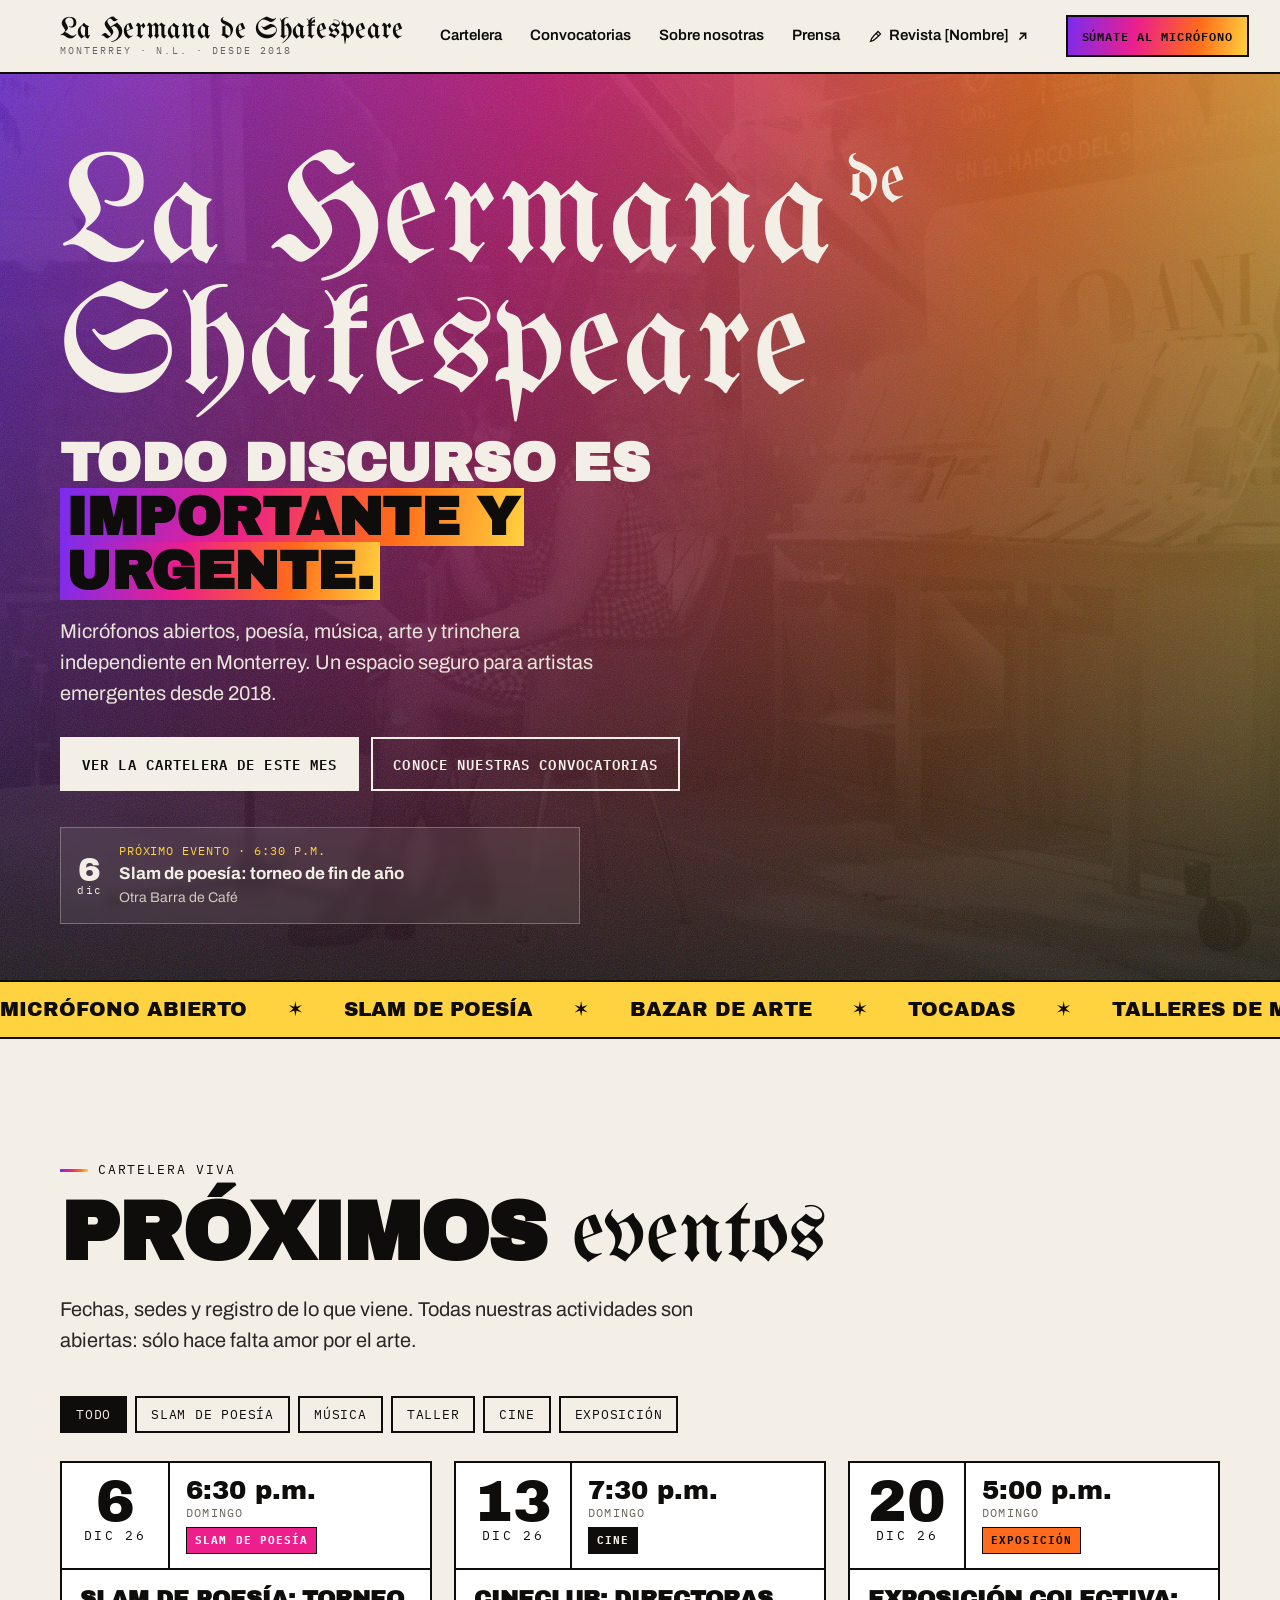
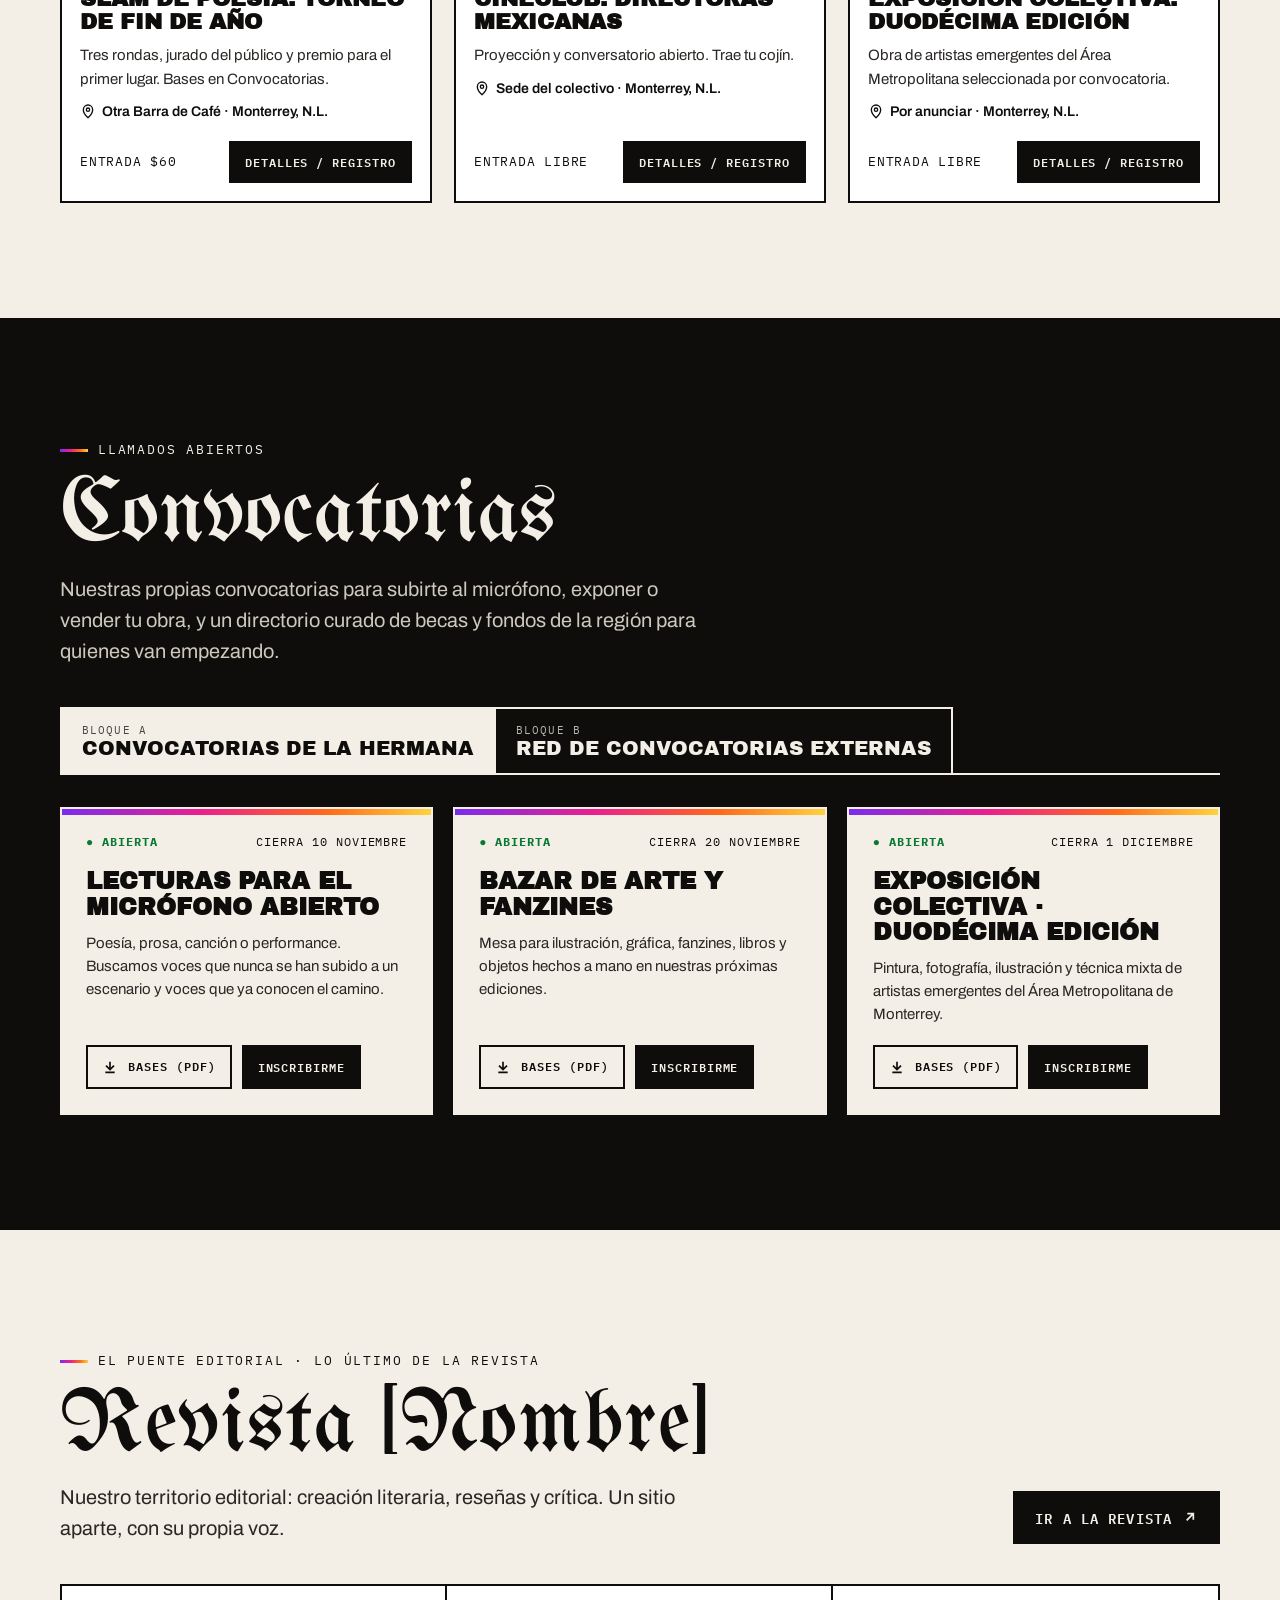
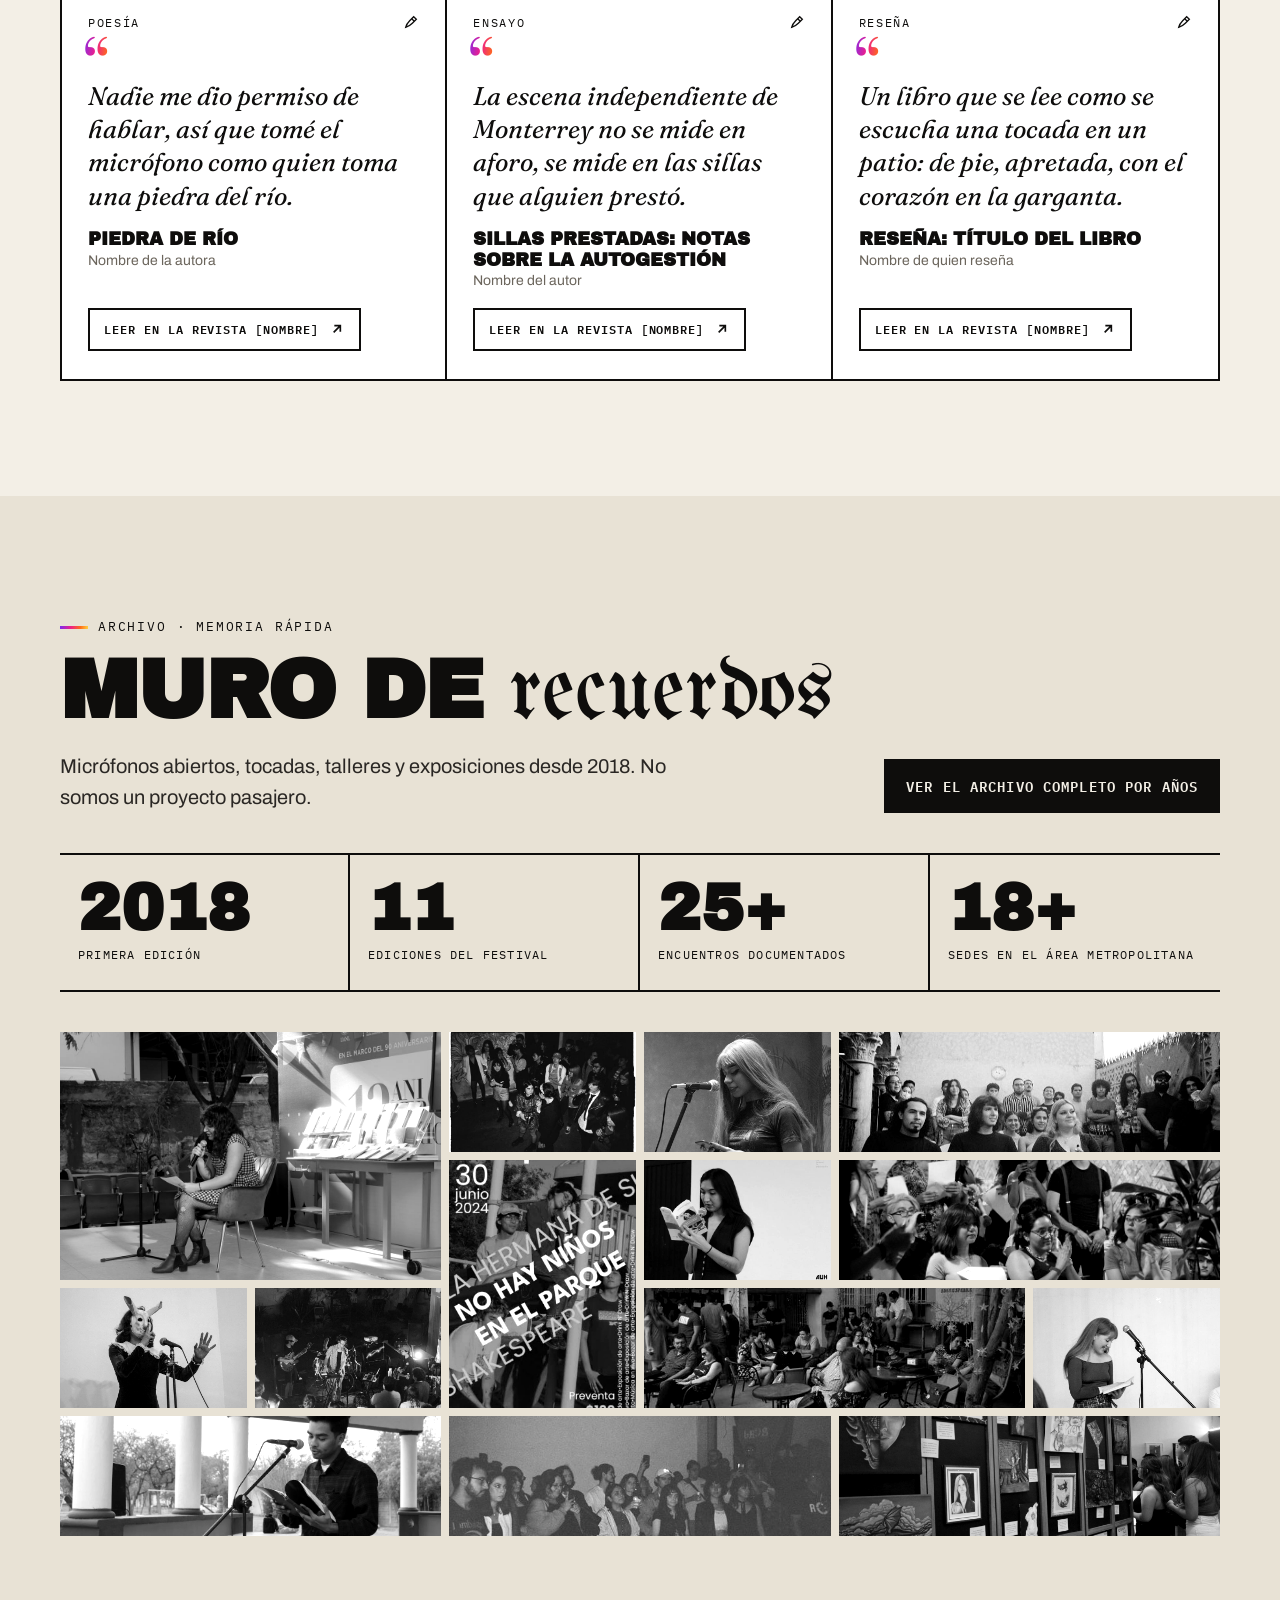
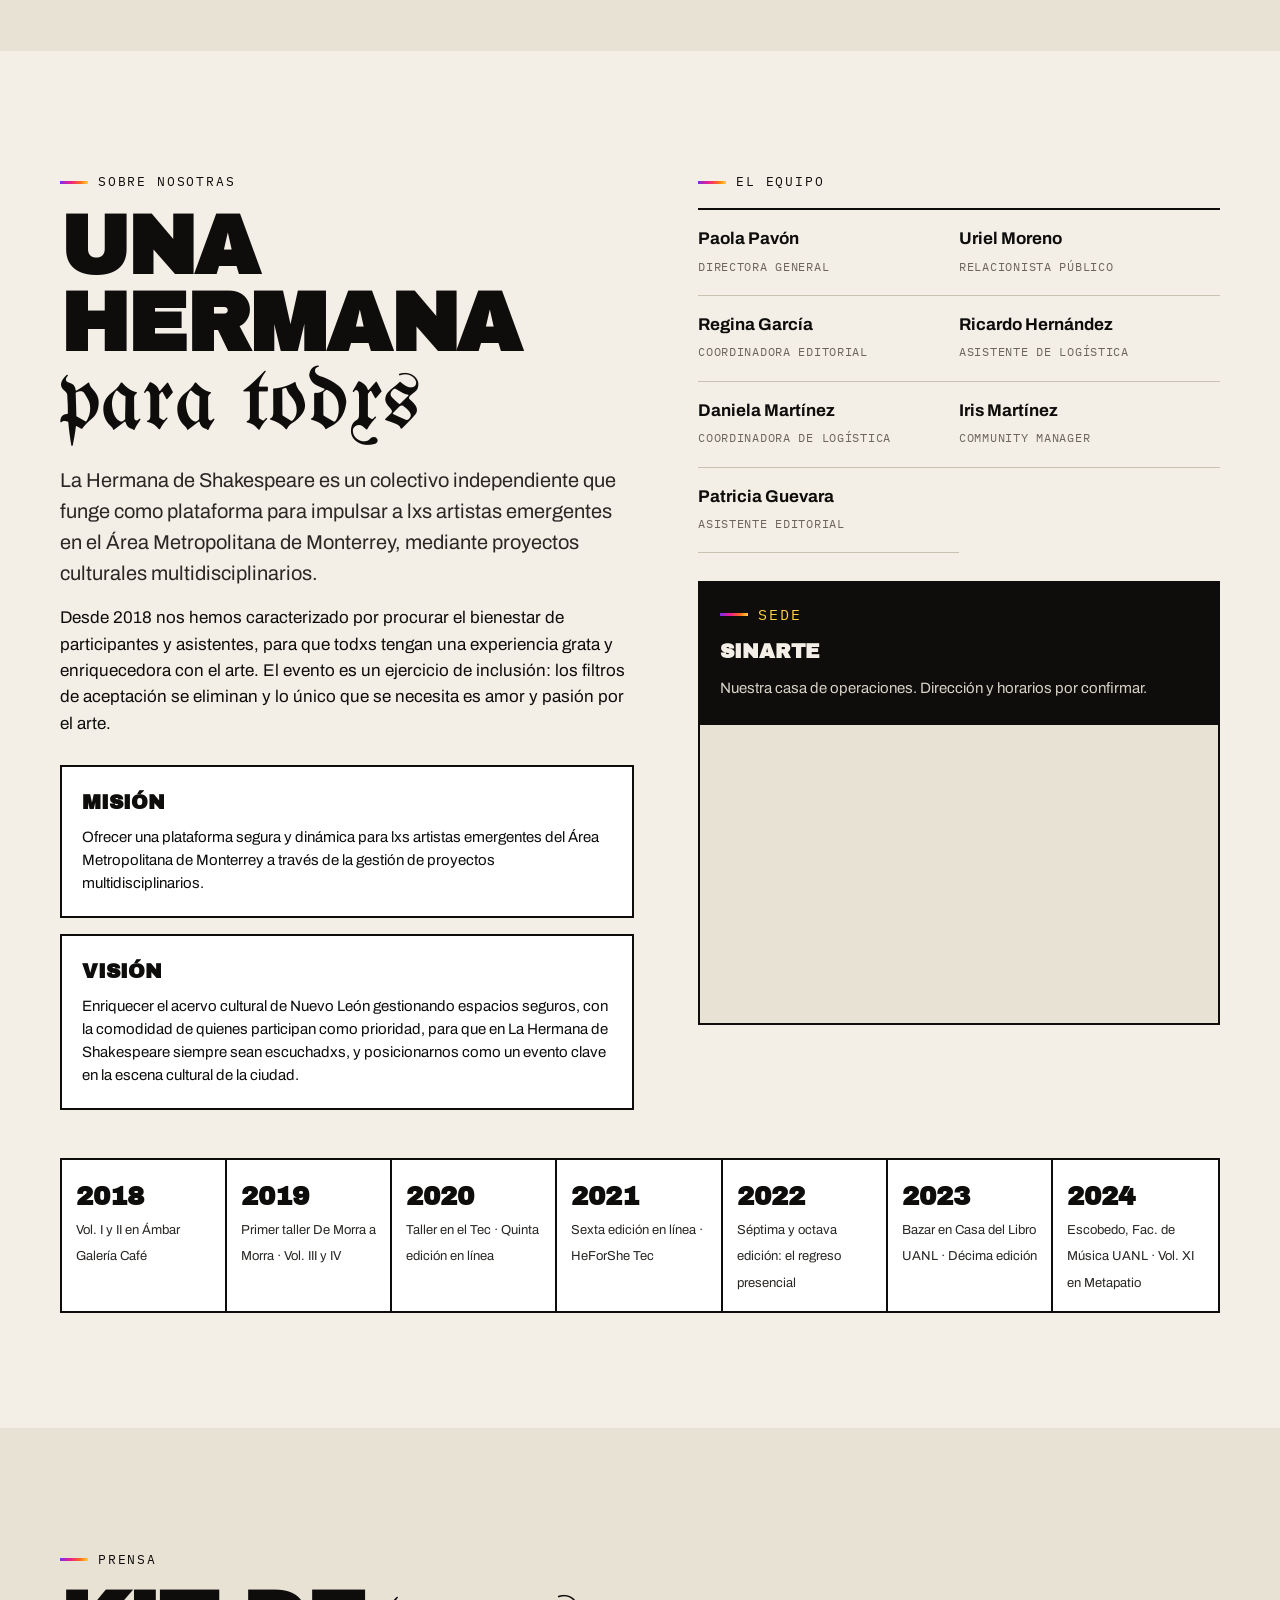
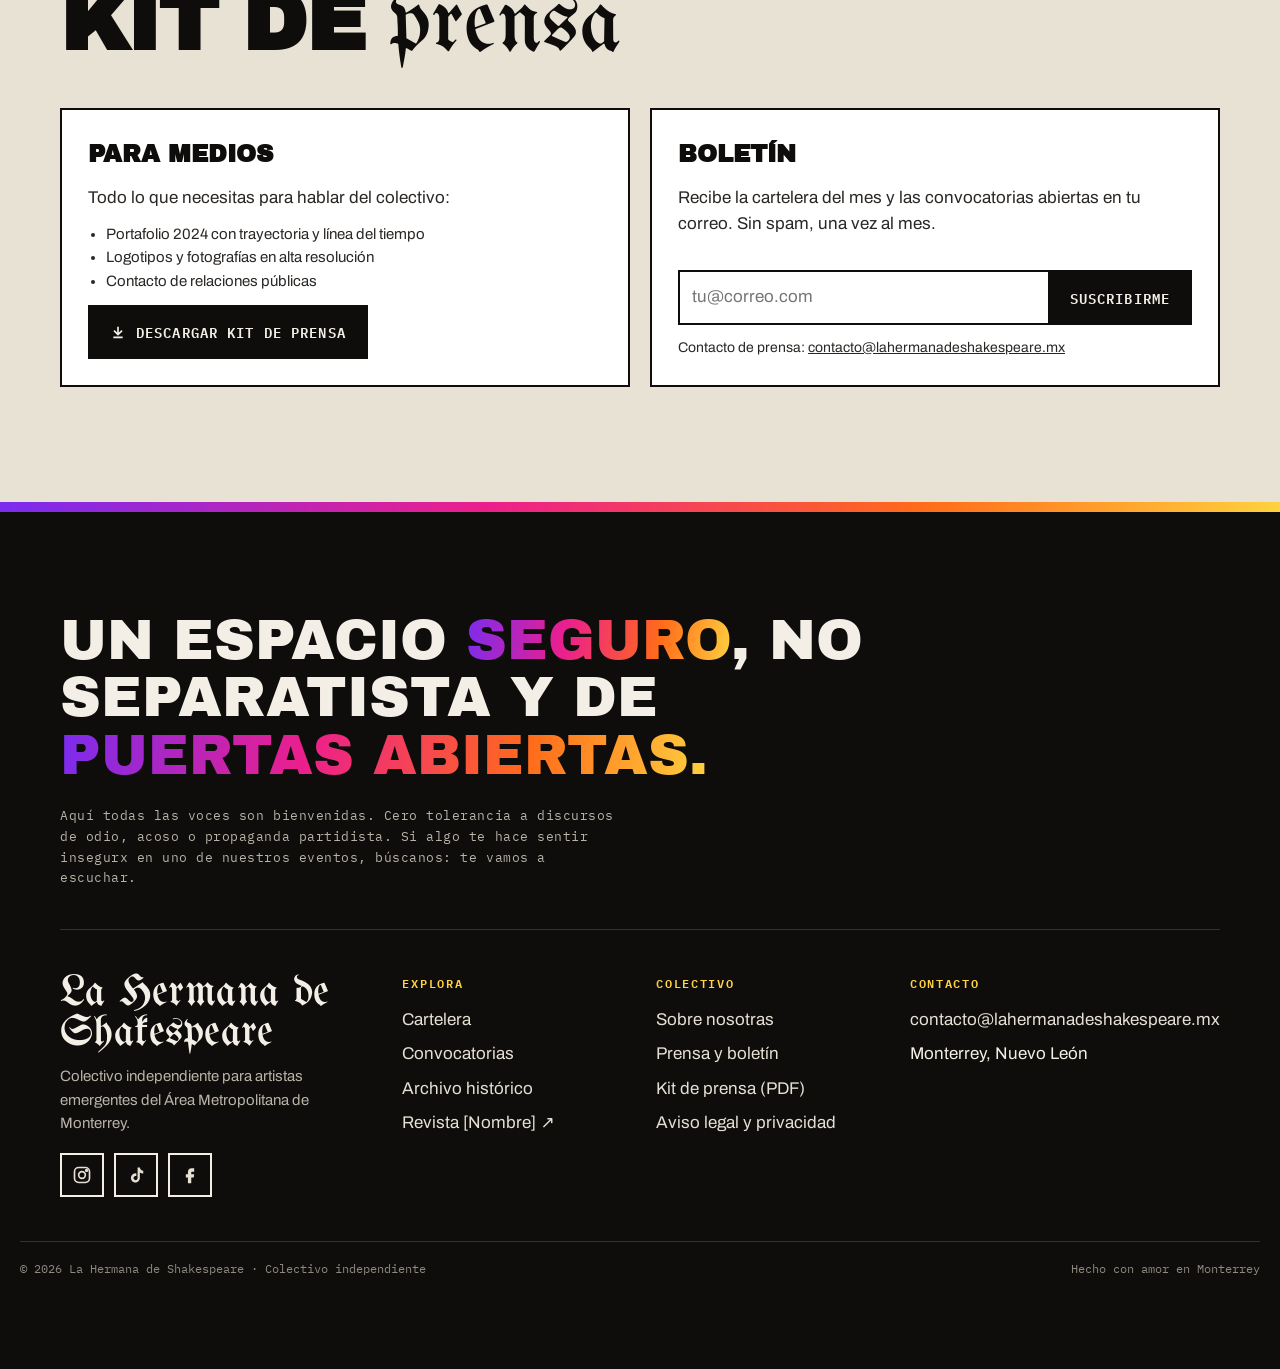
==== index.html @ f61f7282 "Agrega el sitio web de La Hermana de Shakespeare Sitio estático con cartelera, convocatorias, puente" ====
<!doctype html>
<html lang="es">
<head>
  <meta charset="utf-8">
  <meta name="viewport" content="width=device-width, initial-scale=1">
  <title>La Hermana de Shakespeare · Colectivo independiente en Monterrey</title>
  <meta name="description" content="Colectivo independiente que impulsa a artistas emergentes del Área Metropolitana de Monterrey desde 2018: micrófonos abiertos, slam de poesía, música, talleres y exposiciones.">
  <meta property="og:title" content="La Hermana de Shakespeare">
  <meta property="og:description" content="Todo discurso es importante y urgente. Micrófonos abiertos, poesía, arte y trinchera independiente en Monterrey.">
  <meta property="og:image" content="img/archivo/2023-07-casa-del-libro-05.jpg">
  <meta name="theme-color" content="#0e0d0c">
  <link rel="icon" href="img/favicon.svg" type="image/svg+xml">
  <link rel="preconnect" href="https://fonts.googleapis.com">
  <link rel="preconnect" href="https://fonts.gstatic.com" crossorigin>
  <link href="https://fonts.googleapis.com/css2?family=Archivo:wght@400;600;700&family=Archivo+Black&family=Fraunces:ital,wght@1,400&family=IBM+Plex+Mono:wght@400;600;700&family=UnifrakturMaguntia&display=swap" rel="stylesheet">
  <link rel="stylesheet" href="css/styles.css">
</head>
<body>
<a class="skip" href="#main">Saltar al contenido</a>

<!-- ============ 1. HEADER ============ -->
<header class="site-header">
  <div class="wrap">
    <a class="logo" href="index.html" aria-label="La Hermana de Shakespeare, inicio">
      <span class="goth">La Hermana de Shakespeare</span>
      <small>Monterrey · N.L. · desde 2018</small>
    </a>
    <button class="menu-toggle" type="button" aria-controls="nav" aria-expanded="false">Menú</button>
    <nav class="nav" id="nav" aria-label="Principal">
      <ul>
        <li><a href="#cartelera">Cartelera</a></li>
        <li><a href="#convocatorias">Convocatorias</a></li>
        <li><a href="#nosotras">Sobre nosotras</a></li>
        <li><a href="#prensa">Prensa</a></li>
        <li><a class="ext" href="#" data-mag-url target="_blank" rel="noopener" title="Abre el sitio de la revista">
          <svg viewBox="0 0 24 24" fill="none" stroke="currentColor" stroke-width="2" aria-hidden="true"><path d="M4 20c4-1 7-3 10-6l6-6-4-4-6 6c-3 3-5 6-6 10z"/><path d="M13 7l4 4"/></svg>
          <span data-mag-name>Revista</span>
          <svg viewBox="0 0 24 24" fill="none" stroke="currentColor" stroke-width="2.5" aria-hidden="true"><path d="M7 17 17 7M8 7h9v9"/></svg>
        </a></li>
        <li class="nav-cta"><a class="btn btn--grad" href="#convocatorias">Súmate al micrófono</a></li>
      </ul>
    </nav>
    <a class="btn btn--grad btn--sm header-cta" href="#convocatorias">Súmate al micrófono</a>
  </div>
</header>

<main id="main">

<!-- ============ 2. HERO ============ -->
<section class="hero" aria-labelledby="hero-title">
  <div class="hero-media">
    <img src="img/archivo/2023-07-casa-del-libro-05.jpg" alt="Lectura en el micrófono abierto de la Casa Universitaria del Libro UANL, 2023">
  </div>
  <div class="wrap">
    <p class="hero-logo goth" aria-hidden="true"><span>La Hermana<span class="de">de</span></span><span>Shakespeare</span></p>
    <h1 id="hero-title">Todo discurso es <mark>importante y urgente.</mark></h1>
    <p class="sub">Micrófonos abiertos, poesía, música, arte y trinchera independiente en Monterrey. Un espacio seguro para artistas emergentes desde 2018.</p>
    <div class="hero-actions">
      <a class="btn btn--light" href="#cartelera">Ver la cartelera de este mes</a>
      <a class="btn btn--outline-light" href="#convocatorias">Conoce nuestras convocatorias</a>
    </div>
    <a class="next-up" id="next-up" href="#cartelera" aria-label="Próximo evento"></a>
  </div>
</section>
<div class="hero-strip" aria-hidden="true">
  <div class="track">
    <span>Micrófono abierto</span><span>Slam de poesía</span><span>Bazar de arte</span><span>Tocadas</span><span>Talleres De Morra a Morra</span><span>Exposiciones</span><span>Fanzines</span>
    <span>Micrófono abierto</span><span>Slam de poesía</span><span>Bazar de arte</span><span>Tocadas</span><span>Talleres De Morra a Morra</span><span>Exposiciones</span><span>Fanzines</span>
  </div>
</div>

<!-- ============ 3. CARTELERA ============ -->
<section class="section" id="cartelera" aria-labelledby="cartelera-title">
  <div class="wrap">
    <div class="section-head">
      <div>
        <p class="kicker">Cartelera viva</p>
        <h2 class="section-title" id="cartelera-title">Próximos <span class="goth">eventos</span></h2>
        <p class="lead">Fechas, sedes y registro de lo que viene. Todas nuestras actividades son abiertas: sólo hace falta amor por el arte.</p>
      </div>
    </div>
    <div class="filters" role="group" aria-label="Filtrar por disciplina">
      <button class="chip" type="button" data-filter="todo" aria-pressed="true">Todo</button>
      <button class="chip" type="button" data-filter="slam" aria-pressed="false">Slam de poesía</button>
      <button class="chip" type="button" data-filter="musica" aria-pressed="false">Música</button>
      <button class="chip" type="button" data-filter="taller" aria-pressed="false">Taller</button>
      <button class="chip" type="button" data-filter="cine" aria-pressed="false">Cine</button>
      <button class="chip" type="button" data-filter="expo" aria-pressed="false">Exposición</button>
    </div>
    <div class="events" id="events"></div>
  </div>
</section>

<!-- ============ 4. CONVOCATORIAS ============ -->
<section class="section section--dark" id="convocatorias" aria-labelledby="conv-title">
  <div class="wrap">
    <div class="section-head">
      <div>
        <p class="kicker">Llamados abiertos</p>
        <h2 class="section-title" id="conv-title"><span class="goth">Convocatorias</span></h2>
        <p class="lead">Nuestras propias convocatorias para subirte al micrófono, exponer o vender tu obra, y un directorio curado de becas y fondos de la región para quienes van empezando.</p>
      </div>
    </div>
    <div class="tabs" role="tablist" aria-label="Tipo de convocatoria">
      <button class="tab" role="tab" id="tab-own" aria-controls="panel-own" aria-selected="true">
        <small>Bloque A</small>Convocatorias de La Hermana
      </button>
      <button class="tab" role="tab" id="tab-ext" aria-controls="panel-ext" aria-selected="false" tabindex="-1">
        <small>Bloque B</small>Red de convocatorias externas
      </button>
    </div>
    <div class="panel" role="tabpanel" id="panel-own" aria-labelledby="tab-own">
      <div class="calls" id="calls-own"></div>
    </div>
    <div class="panel" role="tabpanel" id="panel-ext" aria-labelledby="tab-ext" hidden>
      <ul class="ext-list" id="calls-ext"></ul>
      <p class="ext-note">Directorio curado por el colectivo. Fechas y requisitos pueden cambiar: consulta siempre las bases en el sitio oficial de cada institución.</p>
    </div>
  </div>
</section>

<!-- ============ 5. PUENTE EDITORIAL ============ -->
<section class="section mag" id="revista" aria-labelledby="mag-title">
  <div class="wrap">
    <div class="section-head">
      <div>
        <p class="kicker">El puente editorial · Lo último de la revista</p>
        <h2 class="mag-head-name goth" id="mag-title" data-mag-name>Revista</h2>
        <p class="lead">Nuestro territorio editorial: creación literaria, reseñas y crítica. Un sitio aparte, con su propia voz.</p>
      </div>
      <a class="btn" href="#" data-mag-url target="_blank" rel="noopener">Ir a la revista
        <svg viewBox="0 0 24 24" fill="none" stroke="currentColor" stroke-width="2.5" aria-hidden="true"><path d="M7 17 17 7M8 7h9v9"/></svg></a>
    </div>
    <div class="posts" id="posts"></div>
  </div>
</section>

<!-- ============ 6. ARCHIVO ============ -->
<section class="section section--paper2" id="archivo" aria-labelledby="arch-title">
  <div class="wrap">
    <div class="section-head">
      <div>
        <p class="kicker">Archivo · memoria rápida</p>
        <h2 class="section-title" id="arch-title">Muro de <span class="goth">recuerdos</span></h2>
        <p class="lead">Micrófonos abiertos, tocadas, talleres y exposiciones desde 2018. No somos un proyecto pasajero.</p>
      </div>
      <a class="btn" href="archivo.html">Ver el archivo completo por años</a>
    </div>
    <div class="stats">
      <div class="stat"><b>2018</b><span>Primera edición</span></div>
      <div class="stat"><b>11</b><span>Ediciones del festival</span></div>
      <div class="stat"><b>25+</b><span>Encuentros documentados</span></div>
      <div class="stat"><b>18+</b><span>Sedes en el área metropolitana</span></div>
    </div>
    <div class="mosaic" id="mosaic"></div>
  </div>
</section>

<!-- ============ SOBRE NOSOTRAS ============ -->
<section class="section" id="nosotras" aria-labelledby="about-title">
  <div class="wrap">
    <div class="about-grid">
      <div>
        <p class="kicker">Sobre nosotras</p>
        <h2 class="section-title" id="about-title">Una hermana <span class="goth">para todxs</span></h2>
        <p class="lead" style="margin-top:20px">La Hermana de Shakespeare es un colectivo independiente que funge como plataforma para impulsar a lxs artistas emergentes en el Área Metropolitana de Monterrey, mediante proyectos culturales multidisciplinarios.</p>
        <p>Desde 2018 nos hemos caracterizado por procurar el bienestar de participantes y asistentes, para que todxs tengan una experiencia grata y enriquecedora con el arte. El evento es un ejercicio de inclusión: los filtros de aceptación se eliminan y lo único que se necesita es amor y pasión por el arte.</p>
        <div class="mv">
          <div><h3>Misión</h3><p>Ofrecer una plataforma segura y dinámica para lxs artistas emergentes del Área Metropolitana de Monterrey a través de la gestión de proyectos multidisciplinarios.</p></div>
          <div><h3>Visión</h3><p>Enriquecer el acervo cultural de Nuevo León gestionando espacios seguros, con la comodidad de quienes participan como prioridad, para que en La Hermana de Shakespeare siempre sean escuchadxs, y posicionarnos como un evento clave en la escena cultural de la ciudad.</p></div>
        </div>
      </div>
      <div>
        <p class="kicker">El equipo</p>
        <ul class="team">
          <li><b>Paola Pavón</b><span>Directora general</span></li>
          <li><b>Uriel Moreno</b><span>Relacionista público</span></li>
          <li><b>Regina García</b><span>Coordinadora editorial</span></li>
          <li><b>Ricardo Hernández</b><span>Asistente de logística</span></li>
          <li><b>Daniela Martínez</b><span>Coordinadora de logística</span></li>
          <li><b>Iris Martínez</b><span>Community manager</span></li>
          <li><b>Patricia Guevara</b><span>Asistente editorial</span></li>
        </ul>
        <div class="sede">
          <p class="kicker" style="color:var(--yellow);margin:0">Sede</p>
          <h3>Sinarte</h3>
          <p>Nuestra casa de operaciones. Dirección y horarios por confirmar. <!-- [POR CONFIRMAR] --></p>
        </div>
        <div class="map-frame" style="margin-top:0">
          <!-- [POR CONFIRMAR] Reemplazar la búsqueda por la dirección exacta de la sede -->
          <iframe title="Mapa de la sede" loading="lazy" src="https://www.google.com/maps?q=Monterrey,+Nuevo+Le%C3%B3n&output=embed"></iframe>
        </div>
      </div>
    </div>
    <div class="timeline" aria-label="Línea del tiempo">
      <div><b>2018</b><span>Vol. I y II en Ámbar Galería Café</span></div>
      <div><b>2019</b><span>Primer taller De Morra a Morra · Vol. III y IV</span></div>
      <div><b>2020</b><span>Taller en el Tec · Quinta edición en línea</span></div>
      <div><b>2021</b><span>Sexta edición en línea · HeForShe Tec</span></div>
      <div><b>2022</b><span>Séptima y octava edición: el regreso presencial</span></div>
      <div><b>2023</b><span>Bazar en Casa del Libro UANL · Décima edición</span></div>
      <div><b>2024</b><span>Escobedo, Fac. de Música UANL · Vol. XI en Metapatio</span></div>
    </div>
  </div>
</section>

<!-- ============ PRENSA ============ -->
<section class="section section--paper2" id="prensa" aria-labelledby="press-title">
  <div class="wrap">
    <div class="section-head">
      <div>
        <p class="kicker">Prensa</p>
        <h2 class="section-title" id="press-title">Kit de <span class="goth">prensa</span></h2>
      </div>
    </div>
    <div class="press">
      <div class="press-card">
        <h3>Para medios</h3>
        <p>Todo lo que necesitas para hablar del colectivo:</p>
        <ul>
          <li>Portafolio 2024 con trayectoria y línea del tiempo</li>
          <li>Logotipos y fotografías en alta resolución</li>
          <li>Contacto de relaciones públicas</li>
        </ul>
        <a class="btn" href="docs/kit-de-prensa-lhds.pdf" download>
          <svg viewBox="0 0 24 24" fill="none" stroke="currentColor" stroke-width="2.5" aria-hidden="true"><path d="M12 4v12m-6-6 6 6 6-6M5 20h14"/></svg>Descargar kit de prensa</a>
      </div>
      <div class="press-card">
        <h3>Boletín</h3>
        <p>Recibe la cartelera del mes y las convocatorias abiertas en tu correo. Sin spam, una vez al mes.</p>
        <form class="newsletter" onsubmit="event.preventDefault(); this.innerHTML='<p style=&quot;margin:0;font-weight:700&quot;>¡Gracias! Te escribiremos pronto.</p>';">
          <label class="sr-only" for="nl-mail">Correo</label>
          <input id="nl-mail" type="email" placeholder="tu@correo.com" required>
          <button class="btn" type="submit">Suscribirme</button>
        </form>
        <p style="font-size:14px">Contacto de prensa: <a href="#" data-mail data-mail-text>correo</a></p>
      </div>
    </div>
  </div>
</section>

</main>

<!-- ============ 7. FOOTER ============ -->
<footer class="site-footer">
  <div class="grad-bar"></div>
  <div class="wrap">
    <div class="manifesto">
      <p>Un espacio <em>seguro</em>, no separatista y de <em>puertas abiertas.</em></p>
      <small>Aquí todas las voces son bienvenidas. Cero tolerancia a discursos de odio, acoso o propaganda partidista. Si algo te hace sentir insegurx en uno de nuestros eventos, búscanos: te vamos a escuchar.</small>
    </div>
    <div class="footer-grid">
      <div>
        <p class="footer-logo goth">La Hermana de Shakespeare</p>
        <p class="about">Colectivo independiente para artistas emergentes del Área Metropolitana de Monterrey.</p>
        <div class="socials">
          <a href="#" data-social="instagram" aria-label="Instagram" target="_blank" rel="noopener"><svg viewBox="0 0 24 24" fill="none" stroke="currentColor" stroke-width="2"><rect x="3" y="3" width="18" height="18" rx="5"/><circle cx="12" cy="12" r="4"/><circle cx="17.5" cy="6.5" r="1" fill="currentColor"/></svg></a>
          <a href="#" data-social="tiktok" aria-label="TikTok" target="_blank" rel="noopener"><svg viewBox="0 0 24 24" fill="currentColor"><path d="M16.6 3c.4 2.3 1.8 3.8 4.1 4v3.1c-1.5.1-2.9-.4-4.1-1.2v6.3c0 4-3.3 6.3-6.4 5.7-3.8-.7-5.4-5-3.4-8.2 1.2-1.9 3.4-2.9 5.6-2.6v3.2c-1.5-.4-3 .5-3.3 1.8-.4 1.6.8 3.1 2.4 3.1 1.5 0 2.4-1.1 2.4-2.6V3h2.7z"/></svg></a>
          <a href="#" data-social="facebook" aria-label="Facebook" target="_blank" rel="noopener"><svg viewBox="0 0 24 24" fill="currentColor"><path d="M14 8h3V4h-3c-2.8 0-4.5 1.8-4.5 4.6V11H7v4h2.5v7h4v-7h3l.5-4h-3.5V8.8c0-.5.3-.8.5-.8z"/></svg></a>
          <a href="#" data-social="spotify" aria-label="Spotify" target="_blank" rel="noopener"><svg viewBox="0 0 24 24" fill="none" stroke="currentColor" stroke-width="2"><circle cx="12" cy="12" r="9"/><path d="M7.5 9.5c3-1 6.5-.7 9 .8M8 12.6c2.5-.7 5.2-.4 7.3.8M8.6 15.4c2-.5 3.9-.3 5.6.6"/></svg></a>
        </div>
      </div>
      <div>
        <h4>Explora</h4>
        <ul>
          <li><a href="#cartelera">Cartelera</a></li>
          <li><a href="#convocatorias">Convocatorias</a></li>
          <li><a href="archivo.html">Archivo histórico</a></li>
          <li><a href="#" data-mag-url target="_blank" rel="noopener"><span data-mag-name>Revista</span> ↗</a></li>
        </ul>
      </div>
      <div>
        <h4>Colectivo</h4>
        <ul>
          <li><a href="#nosotras">Sobre nosotras</a></li>
          <li><a href="#prensa">Prensa y boletín</a></li>
          <li><a href="docs/kit-de-prensa-lhds.pdf" download>Kit de prensa (PDF)</a></li>
          <li><a href="aviso-legal.html">Aviso legal y privacidad</a></li>
        </ul>
      </div>
      <div>
        <h4>Contacto</h4>
        <ul>
          <li><a href="#" data-mail data-mail-text>correo</a></li>
          <li>Monterrey, Nuevo León</li>
        </ul>
      </div>
    </div>
  </div>
  <div class="wrap footer-bottom">
    <span>© <span data-year>2026</span> La Hermana de Shakespeare · Colectivo independiente</span>
    <span>Hecho con amor en Monterrey</span>
  </div>
</footer>

<a class="float-cta hidden" href="#cartelera" data-next-href>
  <svg viewBox="0 0 24 24" fill="none" stroke="currentColor" stroke-width="2.2" aria-hidden="true"><rect x="9" y="2" width="6" height="12" rx="3"/><path d="M5 11a7 7 0 0 0 14 0M12 18v4"/></svg>
  Próximo evento
</a>

<!-- Formulario de inscripción a convocatorias -->
<dialog class="modal" id="apply-dialog" aria-labelledby="apply-title">
  <div class="modal-head"><h3 id="apply-title">Inscripción</h3><button class="modal-close" type="button" aria-label="Cerrar">×</button></div>
  <form class="form">
    <label>Convocatoria<select id="f-conv" name="convocatoria"></select></label>
    <label>Nombre o nombre artístico<input name="nombre" required autocomplete="name"></label>
    <label>Correo<input name="correo" type="email" required autocomplete="email"></label>
    <label>Instagram u otra red (opcional)<input name="red" placeholder="@usuario"></label>
    <label>Disciplina
      <select name="disciplina"><option>Poesía</option><option>Prosa</option><option>Música</option><option>Artes visuales</option><option>Performance</option><option>Fanzine / editorial</option><option>Otra</option></select>
    </label>
    <label>Cuéntanos sobre tu propuesta<textarea name="propuesta" rows="4" required></textarea></label>
    <label class="check"><input type="checkbox" required> Leí las bases y acepto que La Hermana de Shakespeare es un espacio seguro libre de discursos de odio.</label>
    <button class="btn btn--grad" type="submit">Enviar inscripción</button>
  </form>
  <div class="form-ok" hidden>
    <p class="goth">¡Gracias!</p>
    <p>Recibimos tu inscripción. Te escribiremos al correo que nos dejaste.</p>
    <button class="btn modal-close" type="button" style="width:auto;height:auto">Cerrar</button>
  </div>
</dialog>

<script src="js/contenido.js"></script>
<script src="js/archivo-data.js"></script>
<script src="js/main.js"></script>
</body>
</html>
---- css/styles.css ----
/* =========================================================
   La Hermana de Shakespeare — hoja de estilos principal
   Identidad: gótico + fanzine + degradado (violeta → rosa → naranja → amarillo)
   ========================================================= */

:root {
  --ink: #0e0d0c;
  --ink-soft: #2a2724;
  --paper: #f3efe6;
  --paper-2: #e8e2d5;
  --muted: #6b655c;
  --violet: #7a2cf0;
  --pink: #ec1f8c;
  --orange: #ff6b1a;
  --yellow: #ffd23f;
  --grad: linear-gradient(100deg, var(--violet) 0%, var(--pink) 38%, var(--orange) 72%, var(--yellow) 100%);
  --font-goth: "UnifrakturMaguntia", "Old English Text MT", serif;
  --font-display: "Archivo Black", "Archivo", system-ui, sans-serif;
  --font-body: "Archivo", system-ui, -apple-system, "Segoe UI", sans-serif;
  --font-mono: "IBM Plex Mono", ui-monospace, monospace;
  --header-h: 72px;
  --wrap: 1240px;
  --gutter: clamp(16px, 4vw, 40px);
}

*, *::before, *::after { box-sizing: border-box; }
html { scroll-behavior: smooth; scroll-padding-top: calc(var(--header-h) + 12px); }
body {
  margin: 0;
  background: var(--paper);
  color: var(--ink);
  font-family: var(--font-body);
  font-size: 17px;
  line-height: 1.55;
  -webkit-font-smoothing: antialiased;
}
img { max-width: 100%; display: block; }
a { color: inherit; }
:focus-visible { outline: 3px solid var(--pink); outline-offset: 3px; }

.wrap { width: 100%; max-width: var(--wrap); margin: 0 auto; padding: 0 var(--gutter); }
.sr-only { position: absolute; width: 1px; height: 1px; overflow: hidden; clip: rect(0 0 0 0); white-space: nowrap; }
.skip { position: absolute; left: -999px; top: 8px; background: var(--ink); color: var(--paper); padding: 8px 14px; z-index: 100; }
.skip:focus { left: 8px; }

/* ---------- Tipografía ---------- */
.goth { font-family: var(--font-goth); font-weight: 400; letter-spacing: .01em; }
.kicker {
  font-family: var(--font-mono);
  font-size: 13px;
  text-transform: uppercase;
  letter-spacing: .14em;
  margin: 0 0 14px;
  display: inline-flex; align-items: center; gap: 10px;
}
.kicker::before { content: ""; width: 28px; height: 3px; background: var(--grad); }
.section-title {
  font-family: var(--font-display);
  font-size: clamp(38px, 6.5vw, 84px);
  line-height: .92;
  letter-spacing: -.02em;
  text-transform: uppercase;
  margin: 0;
}
.section-title .goth { text-transform: none; letter-spacing: 0; font-size: 1.08em; }
.lead { font-size: clamp(17px, 1.6vw, 20px); max-width: 60ch; color: var(--ink-soft); }

/* ---------- Botones ---------- */
.btn {
  display: inline-flex; align-items: center; gap: 10px;
  font-family: var(--font-mono); font-size: 14px; font-weight: 600;
  text-transform: uppercase; letter-spacing: .08em; text-decoration: none;
  padding: 14px 20px; border: 2px solid var(--ink);
  background: var(--ink); color: var(--paper);
  cursor: pointer; transition: transform .15s ease, box-shadow .15s ease, background .15s;
}
.btn:hover { transform: translate(-3px, -3px); box-shadow: 4px 4px 0 var(--pink); }
.btn--ghost { background: transparent; color: var(--ink); }
.btn--light { background: var(--paper); color: var(--ink); border-color: var(--paper); }
.btn--outline-light { background: transparent; color: var(--paper); border-color: var(--paper); }
.btn--grad { background: var(--grad); color: var(--ink); border-color: var(--ink); }
.btn--sm { padding: 10px 14px; font-size: 12px; }
.btn svg { width: 16px; height: 16px; flex: none; }

/* ---------- Barra de degradado ---------- */
.grad-bar { height: 10px; background: var(--grad); }

/* =========================================================
   1. HEADER
   ========================================================= */
.site-header {
  position: sticky; top: 0; z-index: 50;
  background: color-mix(in srgb, var(--paper) 92%, transparent);
  backdrop-filter: blur(8px);
  border-bottom: 2px solid var(--ink);
}
.site-header .wrap { display: flex; align-items: center; gap: 24px; height: var(--header-h); }
.logo { text-decoration: none; display: flex; flex-direction: column; line-height: .9; }
.logo .goth { font-size: 30px; white-space: nowrap; }
.logo small { font-family: var(--font-mono); font-size: 10px; letter-spacing: .2em; text-transform: uppercase; color: var(--muted); margin-top: 2px; }
.nav { margin-left: auto; }
.nav ul { list-style: none; margin: 0; padding: 0; display: flex; gap: 4px; align-items: center; }
.nav a {
  display: inline-flex; align-items: center; gap: 6px;
  text-decoration: none; font-weight: 600; font-size: 15px;
  padding: 8px 12px; border-radius: 999px;
}
.nav a:hover { background: var(--ink); color: var(--paper); }
.nav a.ext svg { width: 15px; height: 15px; }
.nav .nav-cta { display: none; }
.menu-toggle {
  display: none; margin-left: auto;
  background: none; border: 2px solid var(--ink); padding: 8px 10px; cursor: pointer;
  font-family: var(--font-mono); font-size: 12px; text-transform: uppercase; letter-spacing: .1em; color: var(--ink);
}
.header-cta { flex: none; }

@media (max-width: 1080px) {
  .header-cta { display: none; }
  .nav .nav-cta { display: block; }
}
@media (max-width: 900px) {
  .menu-toggle { display: block; }
  .nav {
    position: fixed; inset: var(--header-h) 0 auto 0;
    background: var(--ink); color: var(--paper);
    padding: 16px var(--gutter) 28px;
    transform: translateY(-120%); transition: transform .25s ease;
    max-height: calc(100vh - var(--header-h)); overflow: auto;
  }
  .nav.open { transform: none; }
  .nav ul { flex-direction: column; align-items: stretch; gap: 0; }
  .nav a { font-size: 22px; padding: 14px 0; border-radius: 0; border-bottom: 1px solid #333; }
  .nav a:hover { background: none; color: var(--yellow); }
  .nav .nav-cta a { border: 0; margin-top: 16px; justify-content: center; }
}

/* CTA flotante */
.float-cta {
  position: fixed; right: 18px; bottom: 18px; z-index: 40;
  display: inline-flex; align-items: center; gap: 10px;
  background: var(--grad); color: var(--ink); text-decoration: none;
  font-family: var(--font-mono); font-weight: 700; font-size: 13px; letter-spacing: .08em; text-transform: uppercase;
  padding: 14px 18px; border: 2px solid var(--ink); box-shadow: 4px 4px 0 var(--ink);
  transition: transform .15s, box-shadow .15s, opacity .2s;
}
.float-cta:hover { transform: translate(-2px, -2px); box-shadow: 6px 6px 0 var(--ink); }
.float-cta svg { width: 18px; height: 18px; }
.float-cta.hidden { opacity: 0; pointer-events: none; }

/* =========================================================
   2. HERO
   ========================================================= */
.hero {
  position: relative; overflow: hidden;
  background: var(--ink); color: var(--paper);
  min-height: min(92vh, 860px);
  display: flex; align-items: flex-end;
}
.hero-media { position: absolute; inset: 0; }
.hero-media img {
  width: 100%; height: 100%; object-fit: cover;
  filter: grayscale(1) contrast(1.35) brightness(.7);
}
.hero-media::after {
  content: ""; position: absolute; inset: 0;
  background:
    linear-gradient(180deg, rgba(14,13,12,.15) 0%, rgba(14,13,12,.55) 55%, rgba(14,13,12,.95) 100%),
    var(--grad);
  background-blend-mode: normal, multiply;
  mix-blend-mode: normal;
  opacity: .9;
}
.hero-media::before { /* grano de fotocopia */
  content: ""; position: absolute; inset: 0; z-index: 1; opacity: .18; pointer-events: none;
  background-image: url("data:image/svg+xml,%3Csvg xmlns='http://www.w3.org/2000/svg' width='160' height='160'%3E%3Cfilter id='n'%3E%3CfeTurbulence type='fractalNoise' baseFrequency='.9' numOctaves='2'/%3E%3C/filter%3E%3Crect width='100%25' height='100%25' filter='url(%23n)'/%3E%3C/svg%3E");
}
.hero .wrap { position: relative; z-index: 2; padding-top: 80px; padding-bottom: 56px; }
.hero-logo { font-size: clamp(56px, 12vw, 170px); line-height: .85; margin: 0 0 22px; }
.hero-logo span { display: block; }
.hero-logo .de { font-size: .45em; display: inline-block; margin-left: .2em; vertical-align: top; }
.hero h1 {
  font-family: var(--font-display); text-transform: uppercase;
  font-size: clamp(26px, 4.2vw, 54px); line-height: 1; letter-spacing: -.01em;
  max-width: 20ch; margin: 0 0 18px;
}
.hero h1 mark { background: var(--grad); color: var(--ink); padding: 0 .12em; -webkit-box-decoration-break: clone; box-decoration-break: clone; }
.hero p.sub { font-size: clamp(16px, 1.6vw, 20px); max-width: 52ch; margin: 0 0 28px; color: #e9e4d9; }
.hero-actions { display: flex; flex-wrap: wrap; gap: 12px; }
.hero-strip {
  display: flex; gap: 0; overflow: hidden; white-space: nowrap;
  background: var(--yellow); color: var(--ink); border-top: 2px solid var(--ink); border-bottom: 2px solid var(--ink);
  font-family: var(--font-display); text-transform: uppercase; font-size: 20px;
}
.hero-strip .track { display: inline-flex; gap: 40px; padding: 12px 0; animation: marquee 38s linear infinite; }
.hero-strip .track span::after { content: "✶"; margin-left: 40px; }
@keyframes marquee { to { transform: translateX(-50%); } }

/* Próximo evento destacado dentro del hero */
.next-up {
  margin-top: 36px; max-width: 520px;
  display: grid; grid-template-columns: auto 1fr; gap: 16px; align-items: center;
  background: rgba(243,239,230,.08); border: 1px solid rgba(243,239,230,.3);
  padding: 14px 16px; backdrop-filter: blur(4px); text-decoration: none;
}
.next-up:hover { border-color: var(--yellow); }
.next-up .d { font-family: var(--font-display); font-size: 34px; line-height: .9; text-align: center; }
.next-up .d small { display: block; font-family: var(--font-mono); font-size: 11px; letter-spacing: .14em; }
.next-up .t { font-weight: 700; }
.next-up .m { font-family: var(--font-mono); font-size: 12px; text-transform: uppercase; letter-spacing: .08em; color: var(--yellow); }

/* =========================================================
   Secciones genéricas
   ========================================================= */
.section { padding: clamp(64px, 9vw, 120px) 0; }
.section-head { display: flex; flex-wrap: wrap; align-items: flex-end; justify-content: space-between; gap: 20px; margin-bottom: 40px; }
.section-head .lead { margin: 16px 0 0; }
.section--dark { background: var(--ink); color: var(--paper); }
.section--dark .lead { color: #cfc9bd; }
.section--paper2 { background: var(--paper-2); }

/* =========================================================
   3. CARTELERA
   ========================================================= */
.filters { display: flex; flex-wrap: wrap; gap: 8px; margin-bottom: 28px; }
.chip {
  font-family: var(--font-mono); font-size: 13px; text-transform: uppercase; letter-spacing: .06em;
  padding: 8px 14px; border: 2px solid var(--ink); background: transparent; cursor: pointer; color: var(--ink);
}
.chip[aria-pressed="true"] { background: var(--ink); color: var(--paper); }

.events { display: grid; grid-template-columns: repeat(auto-fill, minmax(min(100%, 330px), 1fr)); gap: 22px; }
.event {
  position: relative; display: flex; flex-direction: column;
  background: #fff; border: 2px solid var(--ink);
  transition: transform .18s, box-shadow .18s;
}
.event:hover { transform: translate(-4px, -4px); box-shadow: 6px 6px 0 var(--ink); }
.event-top { display: flex; align-items: stretch; border-bottom: 2px solid var(--ink); }
.event-date { padding: 14px 18px; border-right: 2px solid var(--ink); text-align: center; min-width: 108px; }
.event-date .day { font-family: var(--font-display); font-size: 58px; line-height: .85; }
.event-date .mon { font-family: var(--font-mono); font-size: 13px; letter-spacing: .18em; text-transform: uppercase; }
.event-meta { padding: 14px 16px; display: flex; flex-direction: column; justify-content: space-between; gap: 8px; flex: 1; }
.event-time { font-family: var(--font-display); font-size: 26px; line-height: 1; }
.event-time small { font-family: var(--font-mono); font-size: 12px; display: block; letter-spacing: .1em; text-transform: uppercase; color: var(--muted); margin-top: 4px; }
.tag {
  align-self: flex-start;
  font-family: var(--font-mono); font-size: 11px; font-weight: 700; letter-spacing: .1em; text-transform: uppercase;
  padding: 4px 8px; border: 1.5px solid var(--ink);
}
.tag--slam { background: var(--pink); color: #fff; }
.tag--musica { background: var(--yellow); }
.tag--taller { background: var(--violet); color: #fff; }
.tag--cine { background: var(--ink); color: var(--paper); }
.tag--expo { background: var(--orange); }
.event-body { padding: 18px; display: flex; flex-direction: column; gap: 10px; flex: 1; }
.event-body h3 { font-family: var(--font-display); text-transform: uppercase; font-size: 22px; line-height: 1.05; margin: 0; }
.event-body p { margin: 0; color: var(--ink-soft); font-size: 15px; }
.event-place { display: inline-flex; align-items: flex-start; gap: 6px; font-size: 14px; font-weight: 600; text-decoration: none; }
.event-place:hover { text-decoration: underline; }
.event-place svg { width: 16px; height: 16px; flex: none; margin-top: 2px; }
.event-foot { padding: 0 18px 18px; display: flex; gap: 10px; flex-wrap: wrap; align-items: center; justify-content: space-between; }
.event-price { font-family: var(--font-mono); font-size: 13px; text-transform: uppercase; letter-spacing: .06em; }
.events-empty { padding: 40px; border: 2px dashed var(--ink); text-align: center; font-family: var(--font-mono); }

/* =========================================================
   4. CONVOCATORIAS
   ========================================================= */
.tabs { display: flex; gap: 0; border-bottom: 2px solid var(--paper); margin-bottom: 32px; flex-wrap: wrap; }
.tab {
  font-family: var(--font-display); text-transform: uppercase; font-size: clamp(15px, 1.8vw, 20px);
  background: transparent; color: var(--paper); border: 2px solid var(--paper); border-bottom: 0;
  padding: 14px 20px; cursor: pointer; margin-right: -2px; text-align: left;
}
.tab small { display: block; font-family: var(--font-mono); font-size: 11px; letter-spacing: .1em; opacity: .75; }
.tab[aria-selected="true"] { background: var(--paper); color: var(--ink); }
.panel[hidden] { display: none; }

.calls { display: grid; grid-template-columns: repeat(auto-fill, minmax(min(100%, 360px), 1fr)); gap: 20px; }
.call {
  background: var(--paper); color: var(--ink); padding: 24px; display: flex; flex-direction: column; gap: 12px;
  border: 2px solid var(--paper); position: relative;
}
.call::before { content: ""; position: absolute; left: 0; right: 0; top: 0; height: 6px; background: var(--grad); }
.call h3 { font-family: var(--font-display); text-transform: uppercase; font-size: 24px; line-height: 1.05; margin: 6px 0 0; }
.call p { margin: 0; font-size: 15px; color: var(--ink-soft); }
.call-status { display: flex; justify-content: space-between; gap: 10px; font-family: var(--font-mono); font-size: 12px; text-transform: uppercase; letter-spacing: .08em; }
.call-status .open { color: #0a7a33; font-weight: 700; }
.call-status .open::before { content: "● "; }
.call-actions { display: flex; flex-wrap: wrap; gap: 10px; margin-top: auto; padding-top: 6px; }

.ext-list { list-style: none; margin: 0; padding: 0; border-top: 1px solid #444; }
.ext-list li { border-bottom: 1px solid #444; }
.ext-list a {
  display: grid; grid-template-columns: 1fr auto; gap: 6px 24px; align-items: center;
  padding: 20px 4px; text-decoration: none;
}
.ext-list a:hover { background: rgba(255,255,255,.04); }
.ext-list a:hover h3 { color: var(--yellow); }
.ext-list h3 { margin: 0; font-family: var(--font-display); text-transform: uppercase; font-size: clamp(18px, 2.2vw, 26px); line-height: 1.1; }
.ext-list .org { font-family: var(--font-mono); font-size: 12px; text-transform: uppercase; letter-spacing: .1em; color: var(--yellow); }
.ext-list p { margin: 0; color: #cfc9bd; font-size: 15px; grid-column: 1; }
.ext-list .arrow { grid-row: 1 / span 3; grid-column: 2; width: 44px; height: 44px; border: 2px solid var(--paper); display: grid; place-items: center; }
.ext-list .arrow svg { width: 20px; height: 20px; }
.ext-note { font-family: var(--font-mono); font-size: 13px; color: #a8a297; margin-top: 18px; }

/* Formulario de inscripción (modal) */
dialog.modal {
  border: 2px solid var(--ink); padding: 0; max-width: 560px; width: calc(100% - 32px);
  background: var(--paper); color: var(--ink); box-shadow: 8px 8px 0 var(--pink);
}
dialog.modal::backdrop { background: rgba(14,13,12,.7); }
.modal-head { display: flex; justify-content: space-between; align-items: center; padding: 16px 20px; border-bottom: 2px solid var(--ink); background: var(--grad); }
.modal-head h3 { margin: 0; font-family: var(--font-display); text-transform: uppercase; font-size: 18px; }
.modal-close { background: var(--ink); color: var(--paper); border: 0; width: 36px; height: 36px; cursor: pointer; font-size: 20px; }
.form { padding: 20px; display: grid; gap: 14px; }
.form label { display: grid; gap: 6px; font-family: var(--font-mono); font-size: 12px; text-transform: uppercase; letter-spacing: .08em; }
.form input, .form select, .form textarea {
  font: inherit; font-family: var(--font-body); font-size: 16px; text-transform: none; letter-spacing: 0;
  padding: 12px; border: 2px solid var(--ink); background: #fff; color: var(--ink); width: 100%;
}
.form .check { display: flex; gap: 10px; align-items: flex-start; text-transform: none; font-family: var(--font-body); font-size: 14px; letter-spacing: 0; }
.form .check input { width: auto; margin-top: 3px; }
.form-ok { padding: 28px 20px; text-align: center; }
.form-ok .goth { font-size: 40px; }

/* =========================================================
   5. PUENTE EDITORIAL (REVISTA)
   ========================================================= */
.mag { background: var(--paper); position: relative; }
.mag-head-name { font-size: clamp(44px, 7vw, 96px); line-height: .9; margin: 0; }
.posts { display: grid; grid-template-columns: repeat(3, 1fr); gap: 0; border: 2px solid var(--ink); }
.post { padding: 28px 26px; display: flex; flex-direction: column; gap: 16px; border-right: 2px solid var(--ink); background: #fff; }
.post:last-child { border-right: 0; }
.post-type { font-family: var(--font-mono); font-size: 12px; text-transform: uppercase; letter-spacing: .14em; display: flex; justify-content: space-between; }
.post blockquote {
  margin: 0; font-family: "Fraunces", Georgia, serif; font-style: italic; font-size: clamp(20px, 2vw, 26px); line-height: 1.3;
  position: relative; padding-top: 28px;
}
.post blockquote::before { content: "“"; position: absolute; top: -18px; left: -4px; font-size: 80px; line-height: 1; font-family: var(--font-goth); background: var(--grad); -webkit-background-clip: text; background-clip: text; color: transparent; }
.post h3 { margin: 0; font-family: var(--font-display); text-transform: uppercase; font-size: 18px; line-height: 1.15; }
.post .author { font-size: 14px; color: var(--muted); margin: 0; }
.post .btn { margin-top: auto; align-self: flex-start; }
@media (max-width: 900px) {
  .posts { grid-template-columns: 1fr; }
  .post { border-right: 0; border-bottom: 2px solid var(--ink); }
  .post:last-child { border-bottom: 0; }
}

/* =========================================================
   6. ARCHIVO / MEMORIA
   ========================================================= */
.mosaic {
  display: grid; gap: 8px;
  grid-template-columns: repeat(6, 1fr);
  grid-auto-rows: 120px; grid-auto-flow: dense;
}
.mosaic figure { margin: 0; position: relative; overflow: hidden; background: var(--ink); cursor: zoom-in; }
.mosaic img { width: 100%; height: 100%; object-fit: cover; filter: grayscale(1) contrast(1.15); transition: filter .35s, transform .5s; }
.mosaic figure:hover img, .mosaic figure:focus-within img { filter: none; transform: scale(1.04); }
.mosaic figcaption {
  position: absolute; left: 0; bottom: 0; right: 0; padding: 22px 10px 8px;
  background: linear-gradient(transparent, rgba(0,0,0,.8)); color: #fff;
  font-family: var(--font-mono); font-size: 11px; letter-spacing: .06em; text-transform: uppercase;
  opacity: 0; transition: opacity .25s;
}
.mosaic figure:hover figcaption, .mosaic figure:focus-within figcaption { opacity: 1; }
.mosaic button { all: unset; display: block; width: 100%; height: 100%; }
.m-w2 { grid-column: span 2; } .m-h2 { grid-row: span 2; } .m-w3 { grid-column: span 3; }
@media (max-width: 760px) {
  .mosaic { grid-template-columns: repeat(2, 1fr); grid-auto-rows: 130px; }
  .m-w3 { grid-column: span 2; }
}
.stats { display: grid; grid-template-columns: repeat(4, 1fr); border-top: 2px solid var(--ink); border-bottom: 2px solid var(--ink); margin: 40px 0; }
.stat { padding: 22px 18px; border-right: 2px solid var(--ink); }
.stat:last-child { border-right: 0; }
.stat b { display: block; font-family: var(--font-display); font-size: clamp(36px, 5vw, 64px); line-height: 1; }
.stat span { font-family: var(--font-mono); font-size: 12px; text-transform: uppercase; letter-spacing: .1em; }
@media (max-width: 760px) {
  .stats { grid-template-columns: 1fr 1fr; }
  .stat:nth-child(2) { border-right: 0; }
  .stat:nth-child(-n+2) { border-bottom: 2px solid var(--ink); }
}

/* Lightbox */
.lightbox { border: 0; padding: 0; background: transparent; max-width: 94vw; max-height: 92vh; }
.lightbox::backdrop { background: rgba(10,10,10,.92); }
.lightbox img { max-width: 94vw; max-height: 82vh; object-fit: contain; margin: 0 auto; }
.lightbox p { color: #fff; font-family: var(--font-mono); font-size: 13px; text-align: center; text-transform: uppercase; letter-spacing: .08em; }
.lightbox .modal-close { position: fixed; top: 14px; right: 14px; }

/* =========================================================
   SOBRE NOSOTRAS
   ========================================================= */
.about-grid { display: grid; grid-template-columns: 1.1fr 1fr; gap: clamp(28px, 5vw, 72px); align-items: start; }
.about-grid p { margin: 0 0 16px; }
.mv { display: grid; gap: 16px; margin-top: 28px; }
.mv div { border: 2px solid var(--ink); padding: 20px; background: #fff; }
.mv h3 { margin: 0 0 8px; font-family: var(--font-display); text-transform: uppercase; font-size: 20px; }
.mv p { margin: 0; font-size: 15px; }
.team { list-style: none; margin: 0; padding: 0; display: grid; grid-template-columns: 1fr 1fr; gap: 0; border-top: 2px solid var(--ink); }
.team li { padding: 16px 0; border-bottom: 1px solid #c9c1b2; padding-right: 12px; }
.team b { display: block; font-size: 17px; }
.team span { font-family: var(--font-mono); font-size: 12px; text-transform: uppercase; letter-spacing: .06em; color: var(--muted); }
.sede {
  margin-top: 28px; padding: 22px; background: var(--ink); color: var(--paper);
  display: grid; gap: 10px;
}
.sede h3 { margin: 0; font-family: var(--font-display); text-transform: uppercase; font-size: 20px; }
.sede p { margin: 0; font-size: 15px; color: #d8d2c6; }
.map-frame { border: 2px solid var(--ink); aspect-ratio: 16 / 9; width: 100%; background: var(--paper-2); }
.map-frame iframe { width: 100%; height: 100%; border: 0; filter: grayscale(1) contrast(1.1); }
@media (max-width: 900px) { .about-grid { grid-template-columns: 1fr; } }

/* Línea del tiempo compacta */
.timeline { display: grid; grid-template-columns: repeat(7, 1fr); border: 2px solid var(--ink); margin-top: 48px; }
.timeline div { padding: 16px 14px; border-right: 2px solid var(--ink); background: #fff; }
.timeline div:last-child { border-right: 0; }
.timeline b { font-family: var(--font-display); font-size: 26px; display: block; }
.timeline span { font-size: 13px; color: var(--ink-soft); }
@media (max-width: 900px) {
  .timeline { grid-template-columns: 1fr 1fr; }
  .timeline div { border-bottom: 2px solid var(--ink); }
  .timeline div:nth-child(2n) { border-right: 0; }
}

/* =========================================================
   PRENSA
   ========================================================= */
.press { display: grid; grid-template-columns: 1fr 1fr; gap: 20px; }
.press-card { border: 2px solid var(--ink); padding: 26px; background: #fff; display: flex; flex-direction: column; gap: 12px; }
.press-card h3 { margin: 0; font-family: var(--font-display); text-transform: uppercase; font-size: 24px; }
.press-card p { margin: 0; color: var(--ink-soft); }
.press-card ul { margin: 0; padding-left: 18px; color: var(--ink-soft); font-size: 15px; }
.press-card .btn { align-self: flex-start; margin-top: auto; }
.newsletter { display: flex; gap: 0; margin-top: auto; }
.newsletter input { flex: 1; min-width: 0; font: inherit; padding: 12px; border: 2px solid var(--ink); border-right: 0; }
@media (max-width: 760px) { .press { grid-template-columns: 1fr; } }

/* =========================================================
   7. FOOTER
   ========================================================= */
.site-footer { background: var(--ink); color: var(--paper); }
.manifesto {
  padding: clamp(56px, 8vw, 100px) 0 40px;
  border-bottom: 1px solid #333;
}
.manifesto p {
  font-family: var(--font-display); text-transform: uppercase;
  font-size: clamp(26px, 4.4vw, 58px); line-height: 1.02; margin: 0; max-width: 22ch;
}
.manifesto p em { font-style: normal; background: var(--grad); -webkit-background-clip: text; background-clip: text; color: transparent; }
.manifesto small { display: block; margin-top: 22px; font-family: var(--font-mono); font-size: 13px; letter-spacing: .04em; color: #b9b3a7; max-width: 70ch; line-height: 1.6; }
.footer-grid { display: grid; grid-template-columns: 1.4fr 1fr 1fr 1fr; gap: 32px; padding: 44px 0; }
.footer-grid h4 { margin: 0 0 14px; font-family: var(--font-mono); font-size: 12px; text-transform: uppercase; letter-spacing: .14em; color: var(--yellow); font-weight: 600; }
.footer-grid ul { list-style: none; margin: 0; padding: 0; display: grid; gap: 8px; }
.footer-grid a { text-decoration: none; color: #e6e0d4; }
.footer-grid a:hover { color: var(--yellow); text-decoration: underline; }
.footer-logo { font-size: 44px; line-height: .9; margin: 0 0 12px; }
.footer-grid .about { color: #b9b3a7; font-size: 15px; margin: 0; max-width: 34ch; }
.socials { display: flex; gap: 10px; margin-top: 18px; }
.socials a { width: 44px; height: 44px; border: 2px solid var(--paper); display: grid; place-items: center; }
.socials a:hover { background: var(--grad); border-color: var(--ink); color: var(--ink); }
.socials svg { width: 20px; height: 20px; }
.footer-bottom { border-top: 1px solid #333; padding: 18px 0 90px; font-family: var(--font-mono); font-size: 12px; color: #8f897e; display: flex; flex-wrap: wrap; justify-content: space-between; gap: 10px; }
@media (max-width: 900px) { .footer-grid { grid-template-columns: 1fr 1fr; } }
@media (max-width: 520px) { .footer-grid { grid-template-columns: 1fr; } }

/* =========================================================
   PÁGINA DE ARCHIVO
   ========================================================= */
.page-hero { background: var(--ink); color: var(--paper); padding: clamp(56px, 8vw, 110px) 0 48px; position: relative; overflow: hidden; }
.page-hero .goth { font-size: clamp(56px, 11vw, 150px); line-height: .9; margin: 0; }
.page-hero p { max-width: 60ch; color: #cfc9bd; font-size: 18px; }
.year-nav {
  position: sticky; top: var(--header-h); z-index: 30; background: var(--paper);
  border-bottom: 2px solid var(--ink);
}
.year-nav ul { list-style: none; margin: 0; padding: 0; display: flex; overflow-x: auto; scrollbar-width: none; }
.year-nav a { display: block; padding: 14px 18px; font-family: var(--font-display); font-size: 22px; text-decoration: none; border-right: 2px solid var(--ink); }
.year-nav a:hover, .year-nav a.active { background: var(--ink); color: var(--paper); }
.year { padding: 56px 0 24px; border-bottom: 2px solid var(--ink); }
.year-title { display: flex; align-items: baseline; gap: 18px; flex-wrap: wrap; margin-bottom: 28px; }
.year-title h2 { font-family: var(--font-display); font-size: clamp(64px, 12vw, 160px); line-height: .8; margin: 0; letter-spacing: -.03em; }
.year-title h2 span { background: var(--grad); -webkit-background-clip: text; background-clip: text; color: transparent; }
.year-title p { margin: 0; font-family: var(--font-mono); font-size: 13px; text-transform: uppercase; letter-spacing: .1em; color: var(--muted); }
.edition { display: grid; grid-template-columns: 280px 1fr; gap: 28px; padding: 28px 0; border-top: 1px solid #c9c1b2; }
.edition-info h3 { margin: 0 0 6px; font-family: var(--font-display); text-transform: uppercase; font-size: 24px; line-height: 1.05; }
.edition-info .when { font-family: var(--font-mono); font-size: 13px; text-transform: uppercase; letter-spacing: .08em; color: var(--muted); }
.edition-info p { font-size: 15px; color: var(--ink-soft); }
.edition-photos { display: grid; grid-template-columns: repeat(auto-fill, minmax(150px, 1fr)); gap: 8px; }
.edition-photos figure { margin: 0; aspect-ratio: 4 / 3; overflow: hidden; background: var(--ink); cursor: zoom-in; }
.edition-photos figure.poster { aspect-ratio: 3 / 4; grid-row: span 2; }
.edition-photos img { width: 100%; height: 100%; object-fit: cover; transition: transform .4s; }
.edition-photos figure:hover img { transform: scale(1.05); }
.edition-photos button { all: unset; display: block; width: 100%; height: 100%; }
@media (max-width: 760px) { .edition { grid-template-columns: 1fr; } }

@media (prefers-reduced-motion: reduce) {
  *, *::before, *::after { animation: none !important; transition: none !important; }
  html { scroll-behavior: auto; }
}

@media (max-width: 520px) {
  .logo .goth { font-size: 21px; }
  .logo small { font-size: 9px; letter-spacing: .14em; }
  .site-header .wrap { gap: 12px; }
}
.hero-strip { max-width: 100vw; }
.press { grid-template-columns: repeat(2, minmax(0, 1fr)); }
@media (max-width: 760px) { .press { grid-template-columns: minmax(0, 1fr); } }
@media (max-width: 420px) {
  .newsletter { flex-direction: column; }
  .newsletter input { border-right: 2px solid var(--ink); border-bottom: 0; }
}
.nav a { white-space: nowrap; }
@media (max-width: 1240px) { .header-cta { display: none; } .nav .nav-cta { display: block; } .nav .nav-cta a { padding: 10px 14px; } }
@media (max-width: 900px) { .nav .nav-cta a { padding: 14px; } }
.post blockquote::before { content: "“"; font-family: "Fraunces", Georgia, serif; font-style: normal; font-size: 72px; top: -22px; }
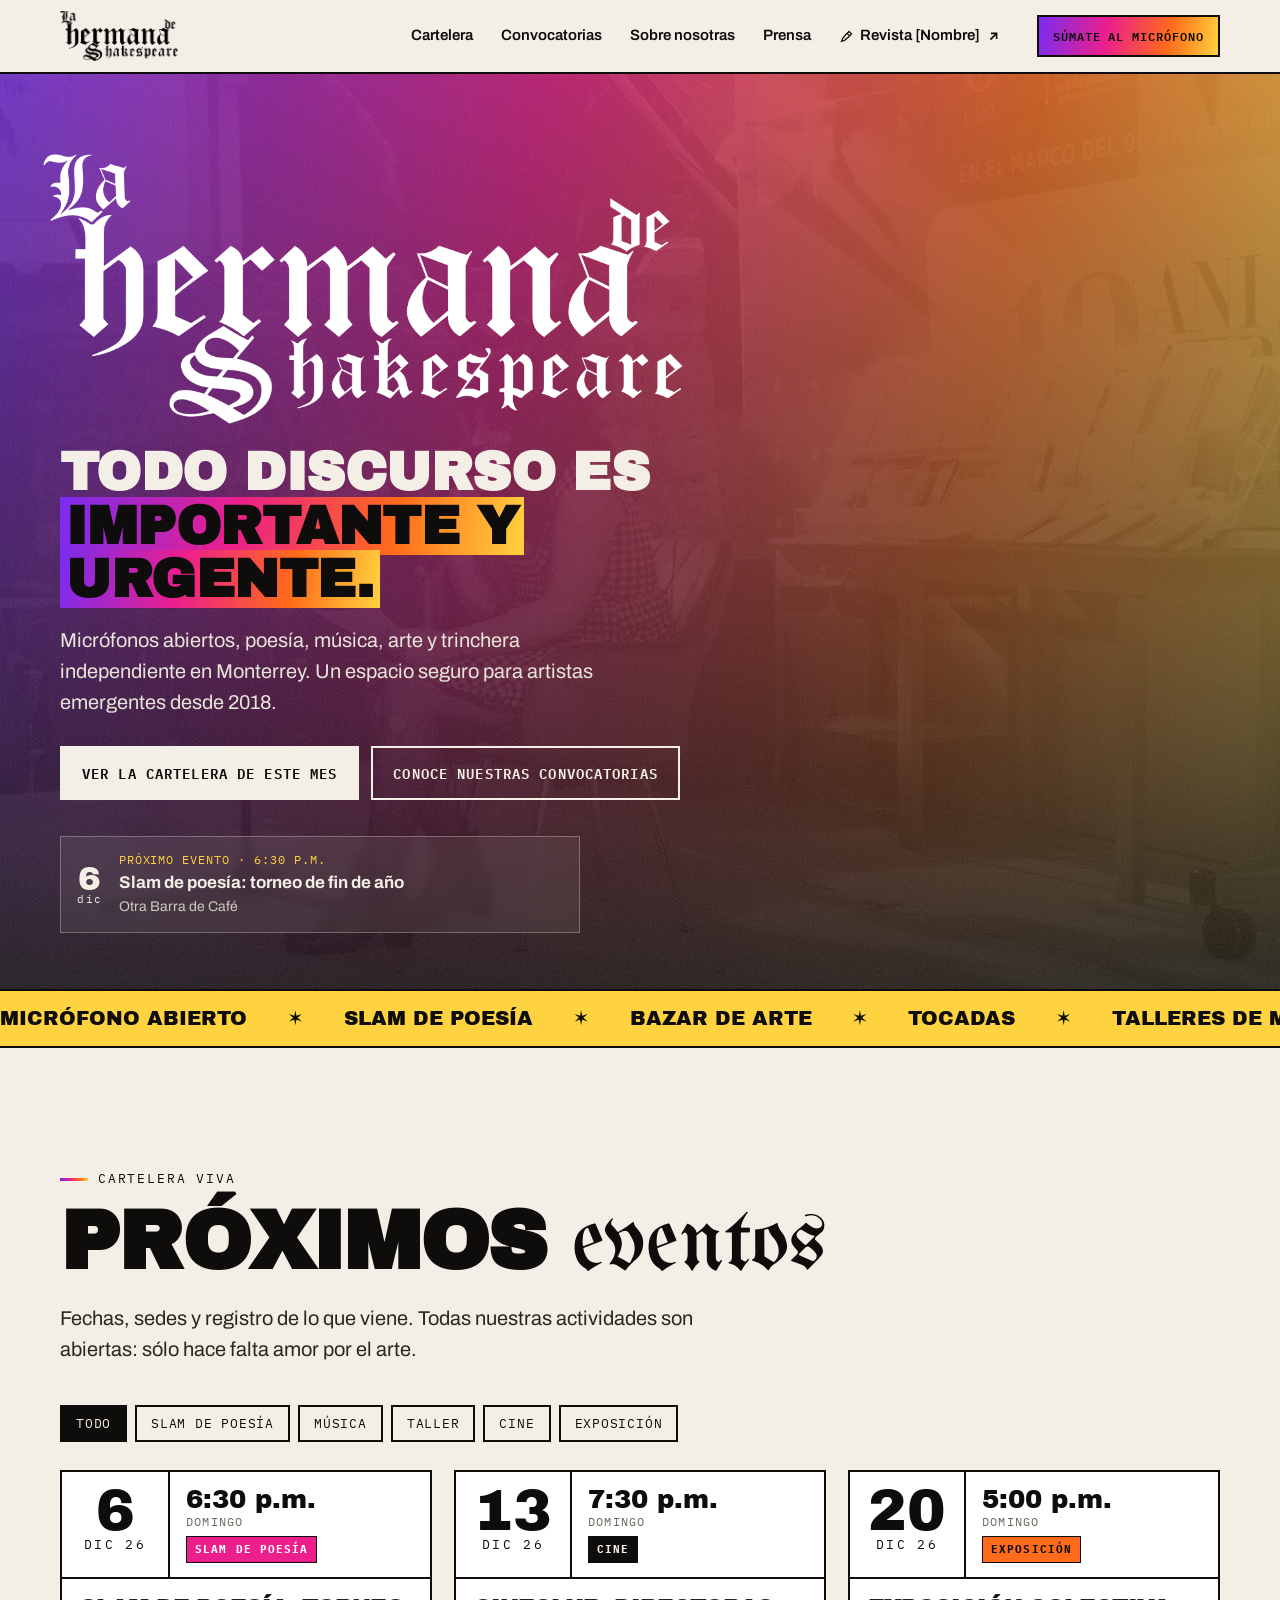
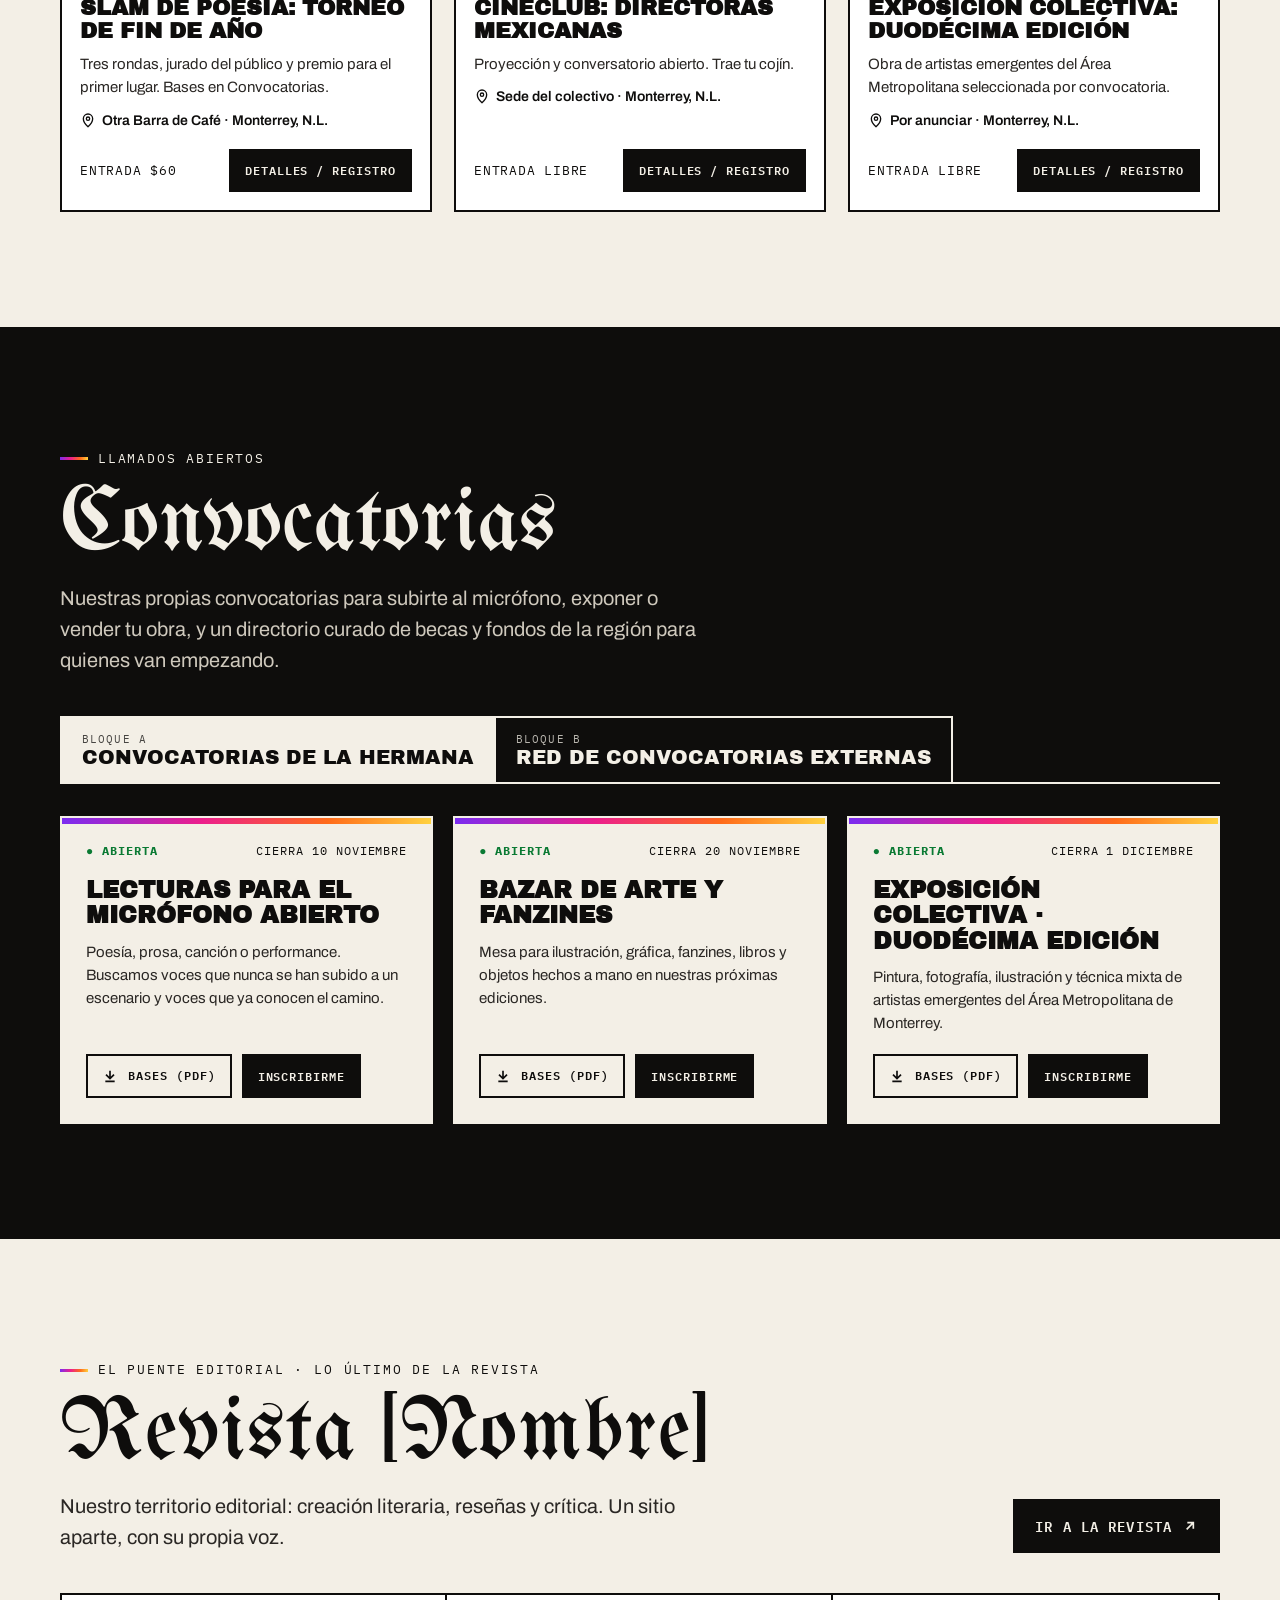
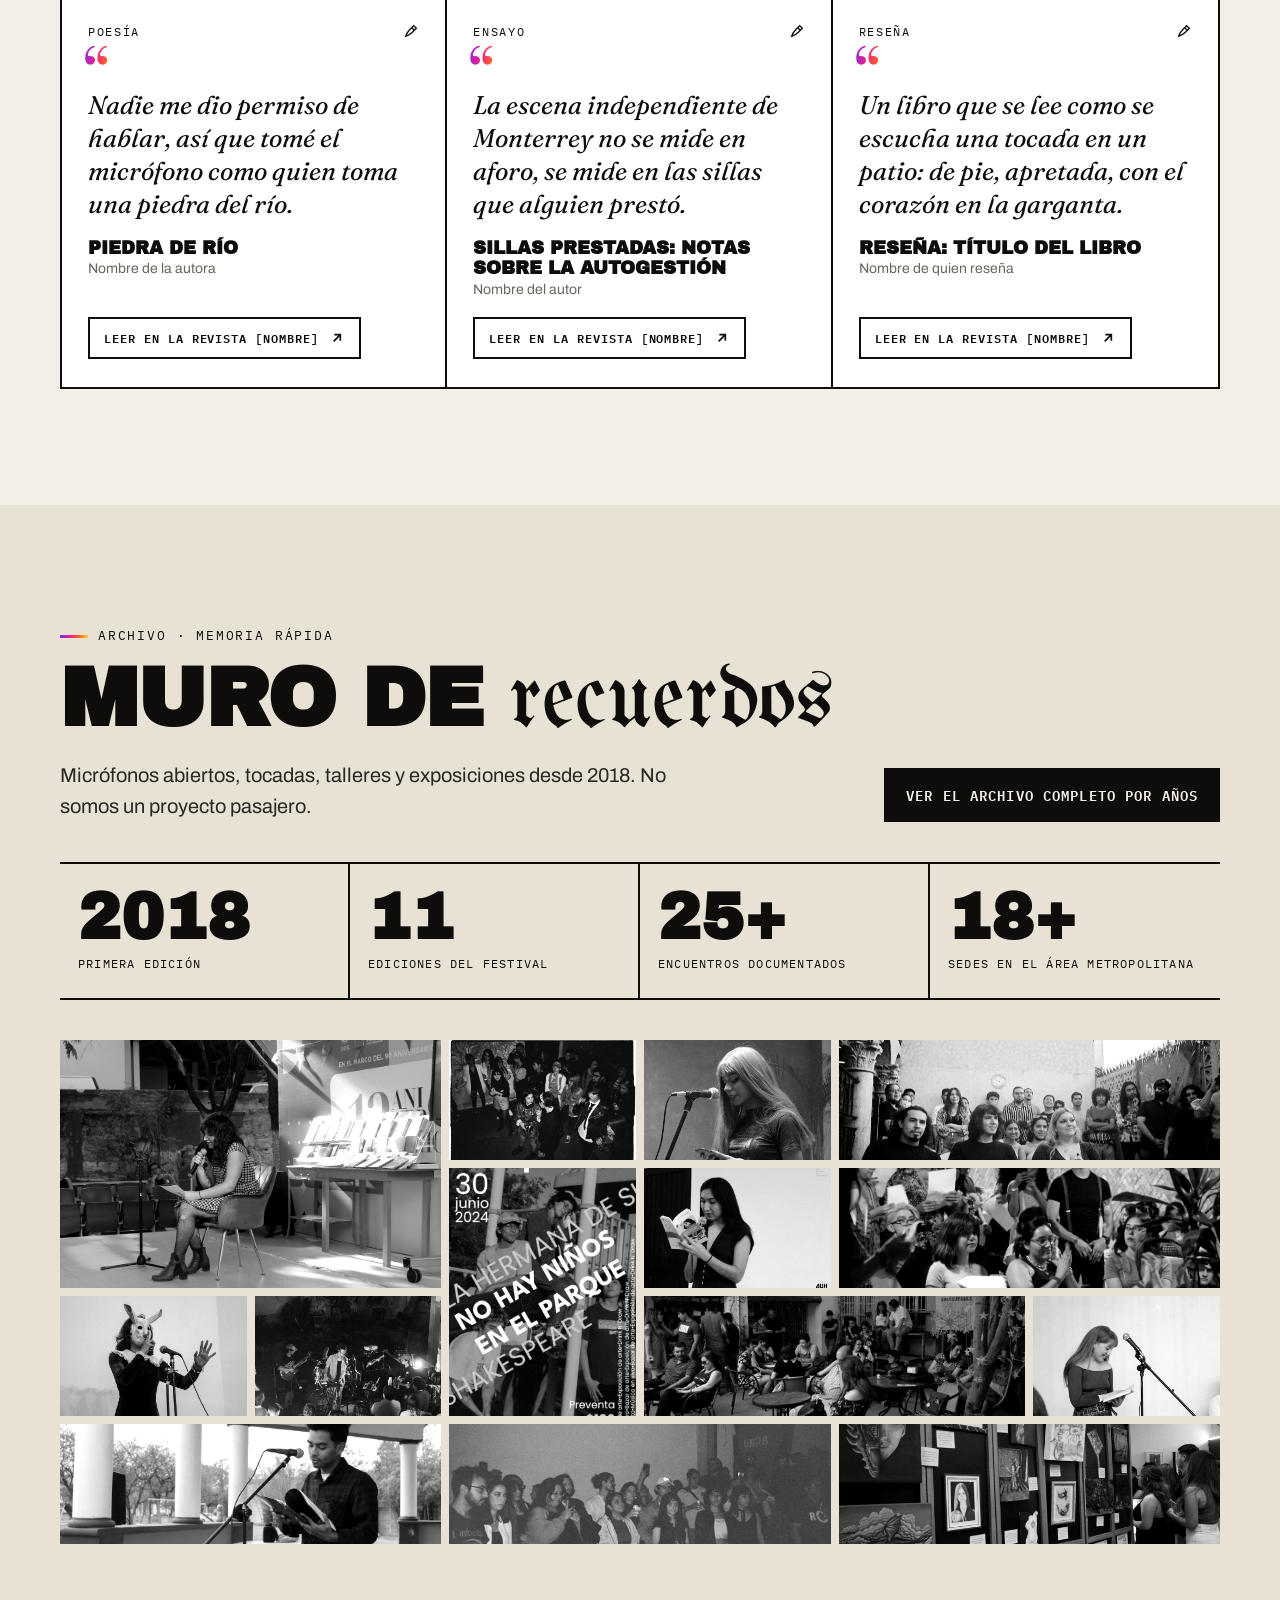
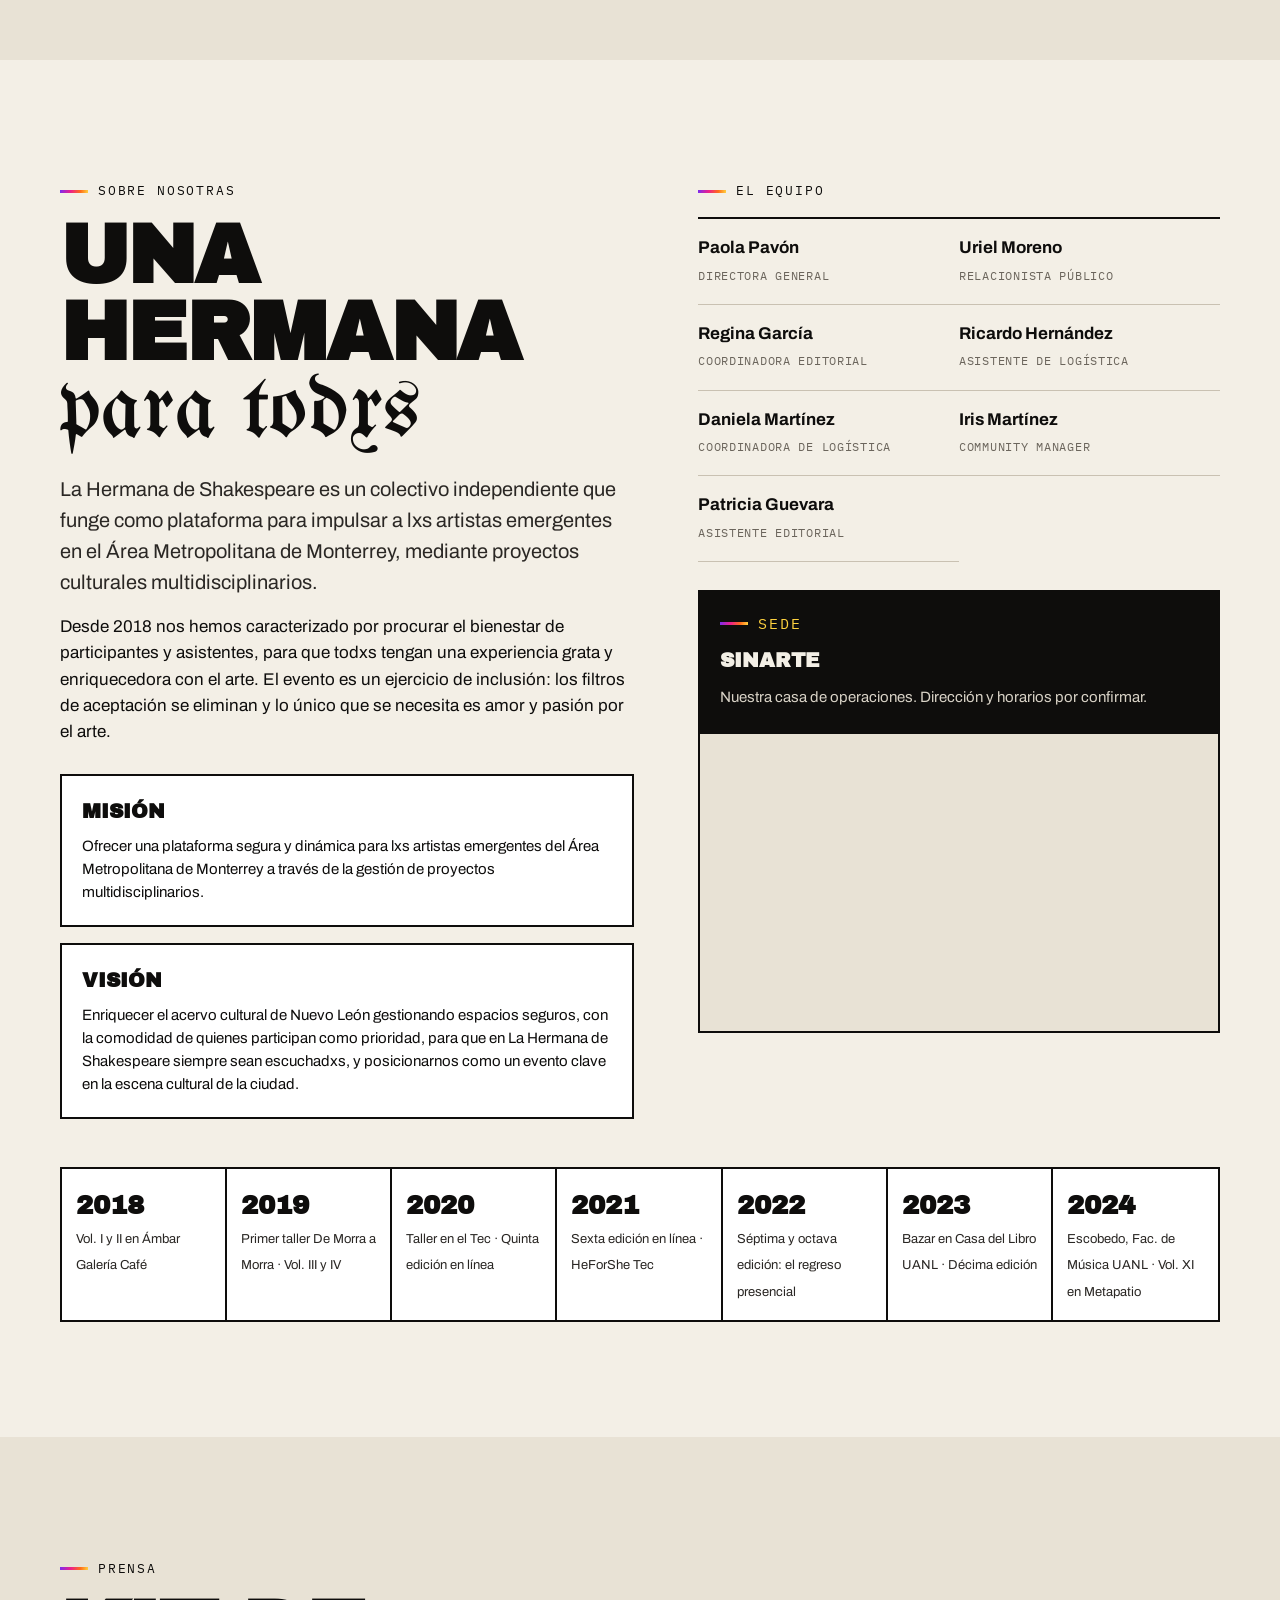
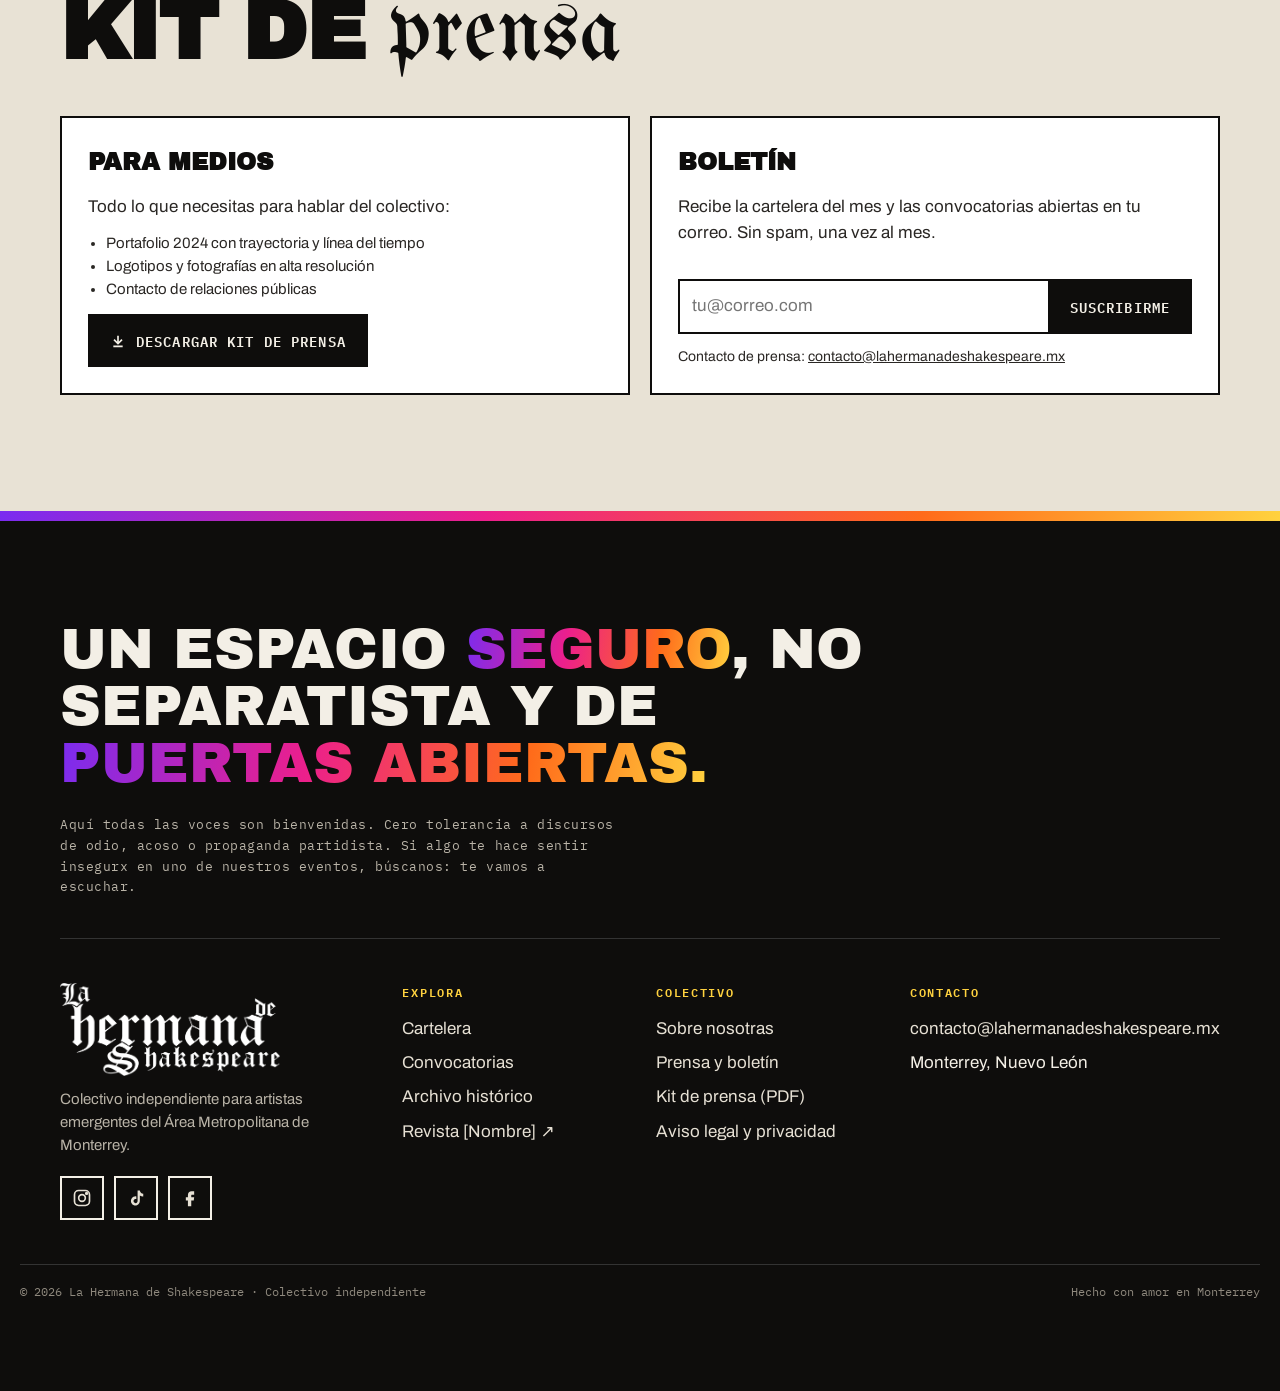
==== commit 626b9b4f: "Usa los logos oficiales en blanco y negro El header usa el logo negro y el hero y el footer el blanc" ====
--- a/index.html
+++ b/index.html
@@ -22,7 +22,7 @@
 <header class="site-header">
   <div class="wrap">
     <a class="logo" href="index.html" aria-label="La Hermana de Shakespeare, inicio">
-      <span class="goth">La Hermana de Shakespeare</span>
+      <img src="img/logo-lhds-negro.png" alt="La Hermana de Shakespeare" width="990" height="418">
       <small>Monterrey · N.L. · desde 2018</small>
     </a>
     <button class="menu-toggle" type="button" aria-controls="nav" aria-expanded="false">Menú</button>
@@ -52,7 +52,7 @@
     <img src="img/archivo/2023-07-casa-del-libro-05.jpg" alt="Lectura en el micrófono abierto de la Casa Universitaria del Libro UANL, 2023">
   </div>
   <div class="wrap">
-    <p class="hero-logo goth" aria-hidden="true"><span>La Hermana<span class="de">de</span></span><span>Shakespeare</span></p>
+    <p class="hero-logo"><img src="img/logo-lhds-blanco.png" alt="La Hermana de Shakespeare" width="991" height="418"></p>
     <h1 id="hero-title">Todo discurso es <mark>importante y urgente.</mark></h1>
     <p class="sub">Micrófonos abiertos, poesía, música, arte y trinchera independiente en Monterrey. Un espacio seguro para artistas emergentes desde 2018.</p>
     <div class="hero-actions">
@@ -251,7 +251,7 @@
     </div>
     <div class="footer-grid">
       <div>
-        <p class="footer-logo goth">La Hermana de Shakespeare</p>
+        <p class="footer-logo"><img src="img/logo-lhds-blanco.png" alt="La Hermana de Shakespeare" width="991" height="418"></p>
         <p class="about">Colectivo independiente para artistas emergentes del Área Metropolitana de Monterrey.</p>
         <div class="socials">
           <a href="#" data-social="instagram" aria-label="Instagram" target="_blank" rel="noopener"><svg viewBox="0 0 24 24" fill="none" stroke="currentColor" stroke-width="2"><rect x="3" y="3" width="18" height="18" rx="5"/><circle cx="12" cy="12" r="4"/><circle cx="17.5" cy="6.5" r="1" fill="currentColor"/></svg></a>
--- a/css/styles.css
+++ b/css/styles.css
@@ -517,3 +517,17 @@
 @media (max-width: 1240px) { .header-cta { display: none; } .nav .nav-cta { display: block; } .nav .nav-cta a { padding: 10px 14px; } }
 @media (max-width: 900px) { .nav .nav-cta a { padding: 14px; } }
 .post blockquote::before { content: "“"; font-family: "Fraunces", Georgia, serif; font-style: normal; font-size: 72px; top: -22px; }
+
+/* Logos oficiales (PNG blanco / negro) */
+.logo { flex-direction: row; align-items: center; gap: 14px; }
+.logo img { height: 50px; width: auto; }
+.logo small { line-height: 1.3; max-width: 9em; border-left: 2px solid var(--ink); padding-left: 12px; }
+.hero-logo img { width: min(640px, 82vw); height: auto; margin-left: -1.5%; }
+.footer-logo img { width: 220px; height: auto; }
+@media (max-width: 520px) {
+  .logo img { height: 38px; }
+  .logo small { display: none; }
+}
+.logo small { max-width: none; white-space: nowrap; }
+@media (max-width: 1180px) { .logo small { display: none; } }
+.logo small { display: none; }
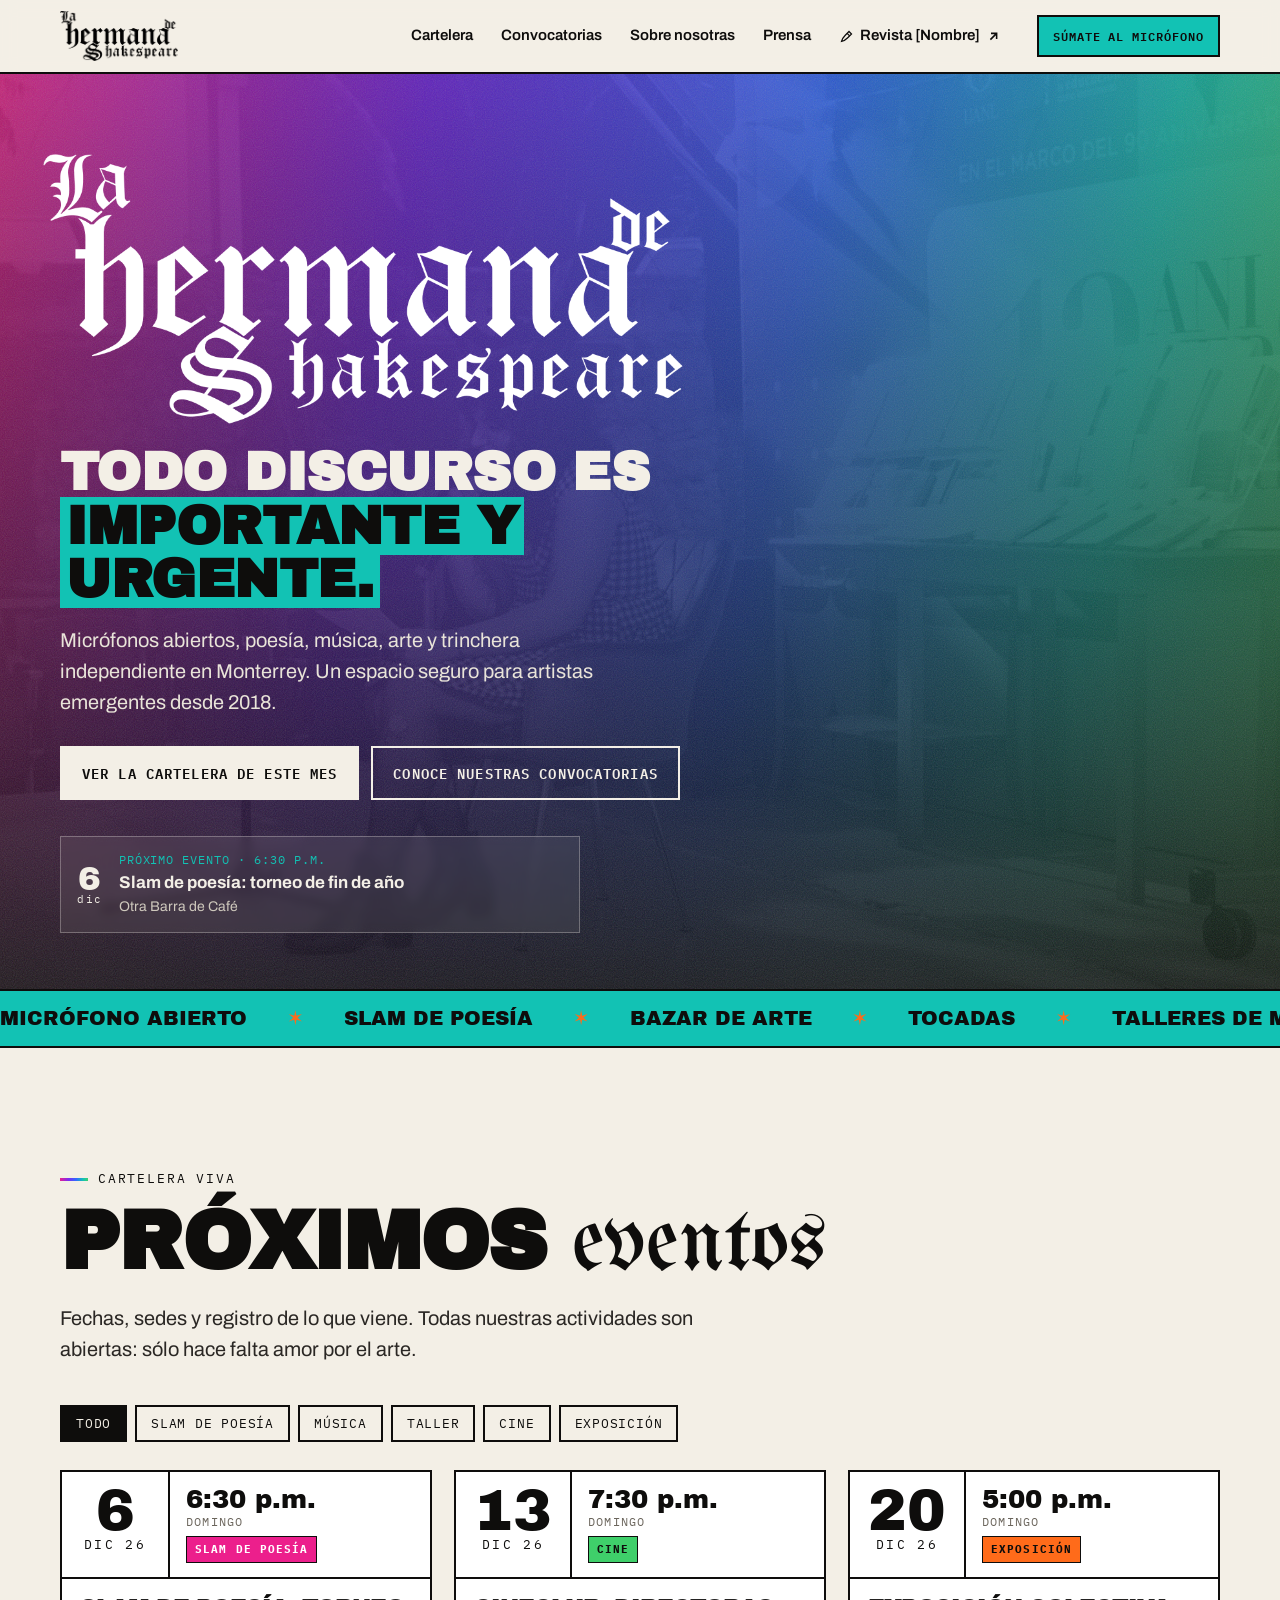
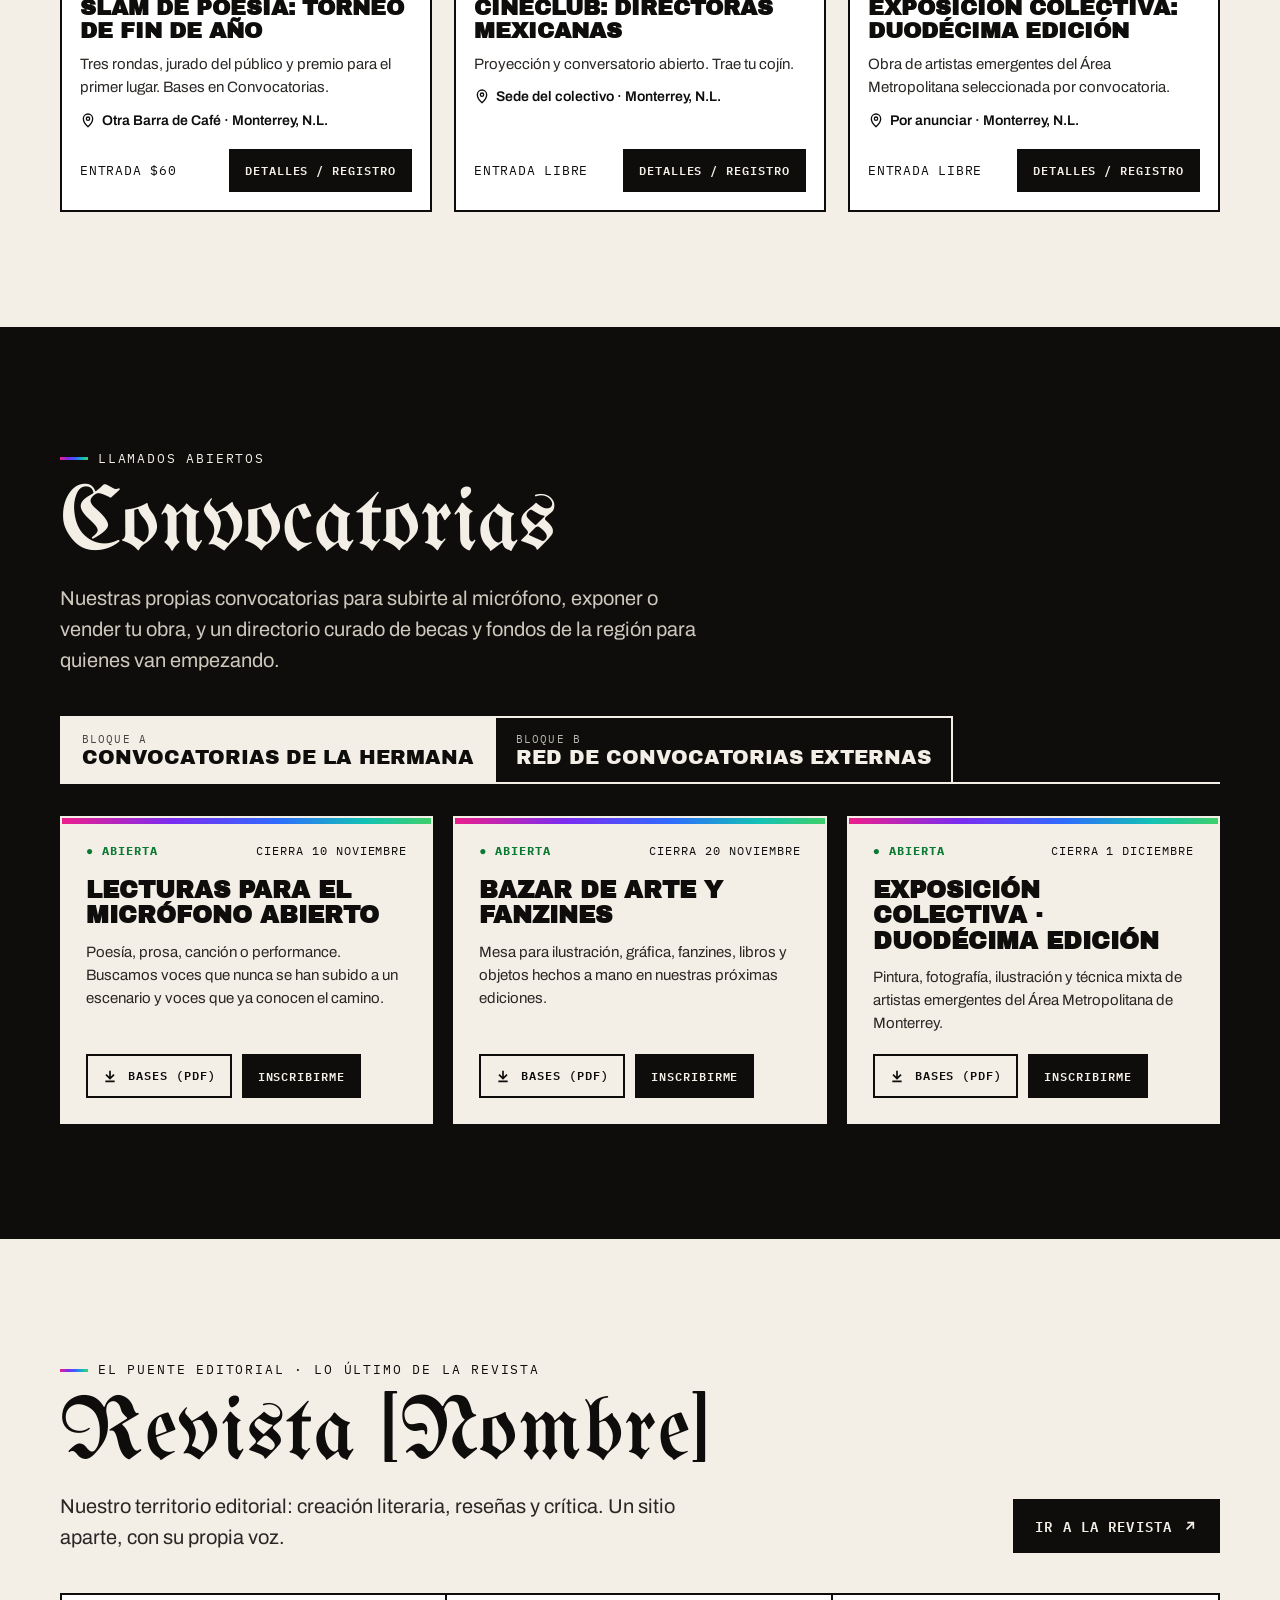
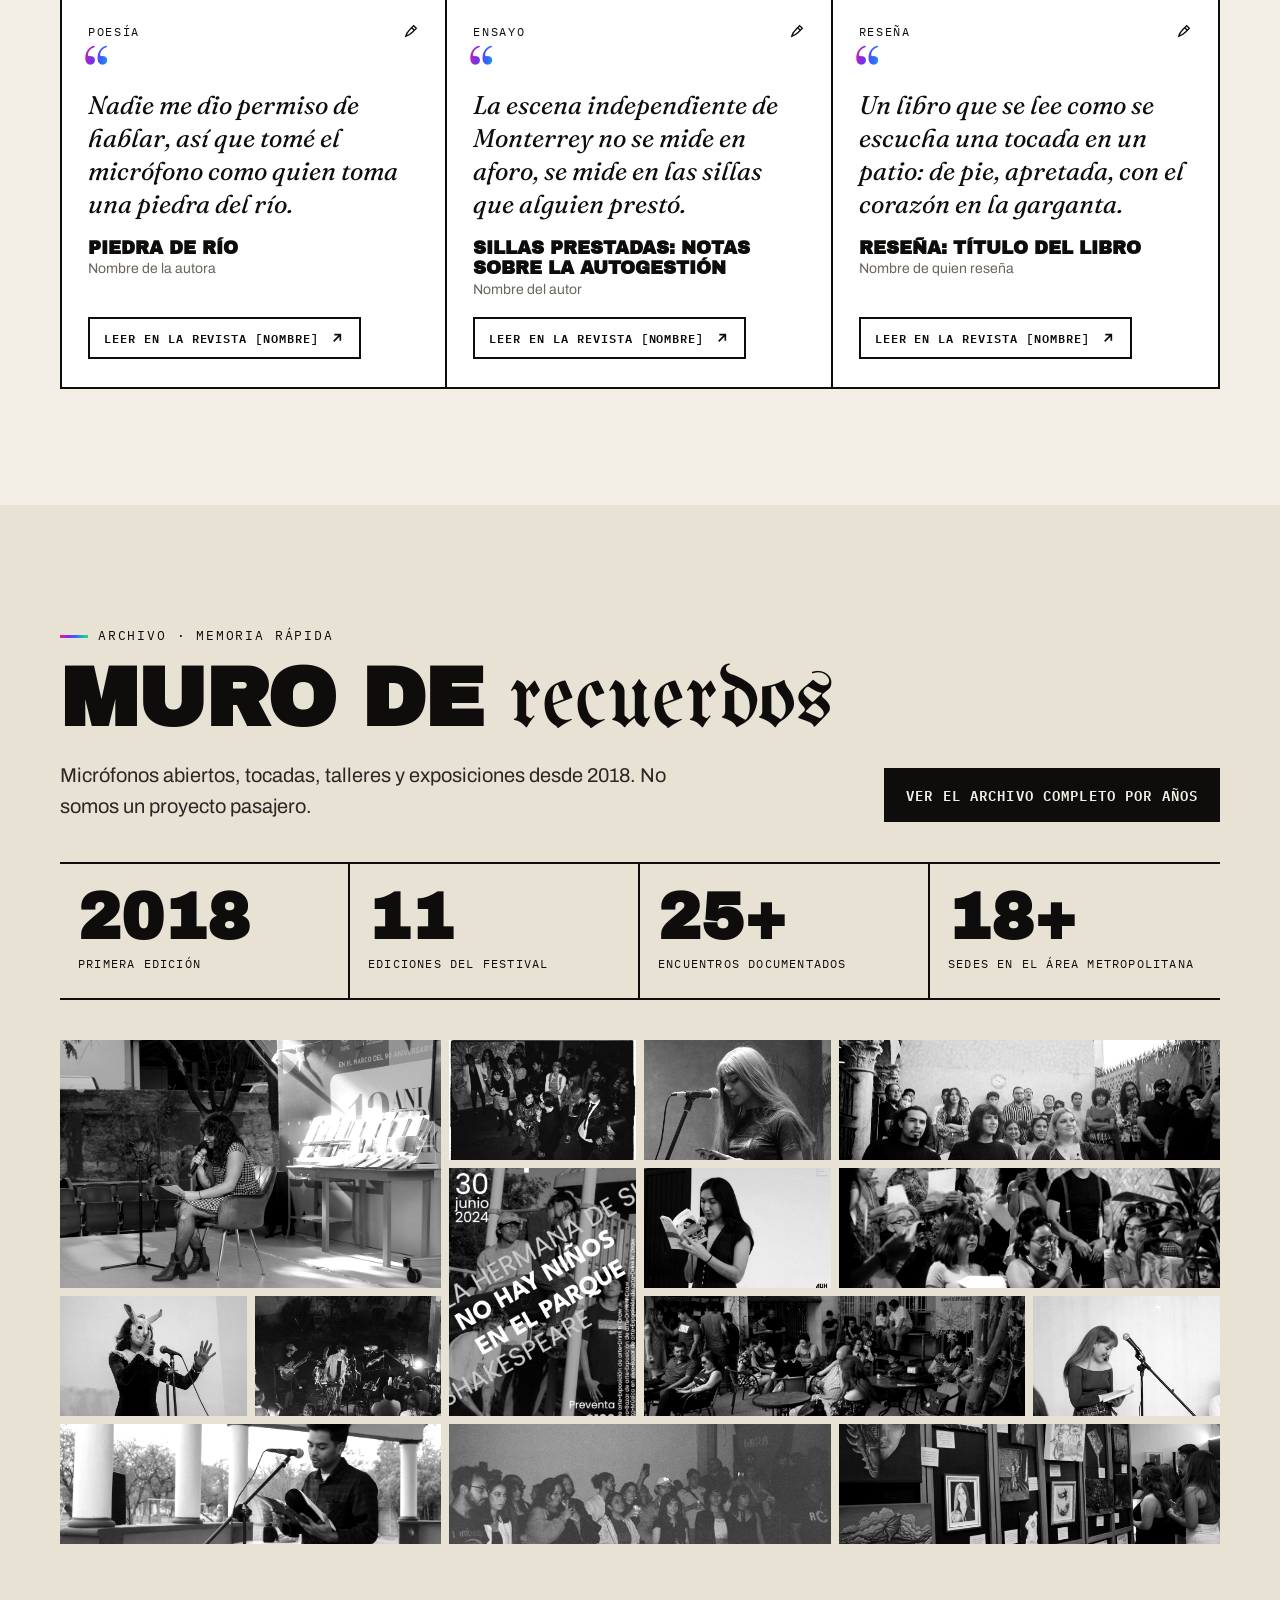
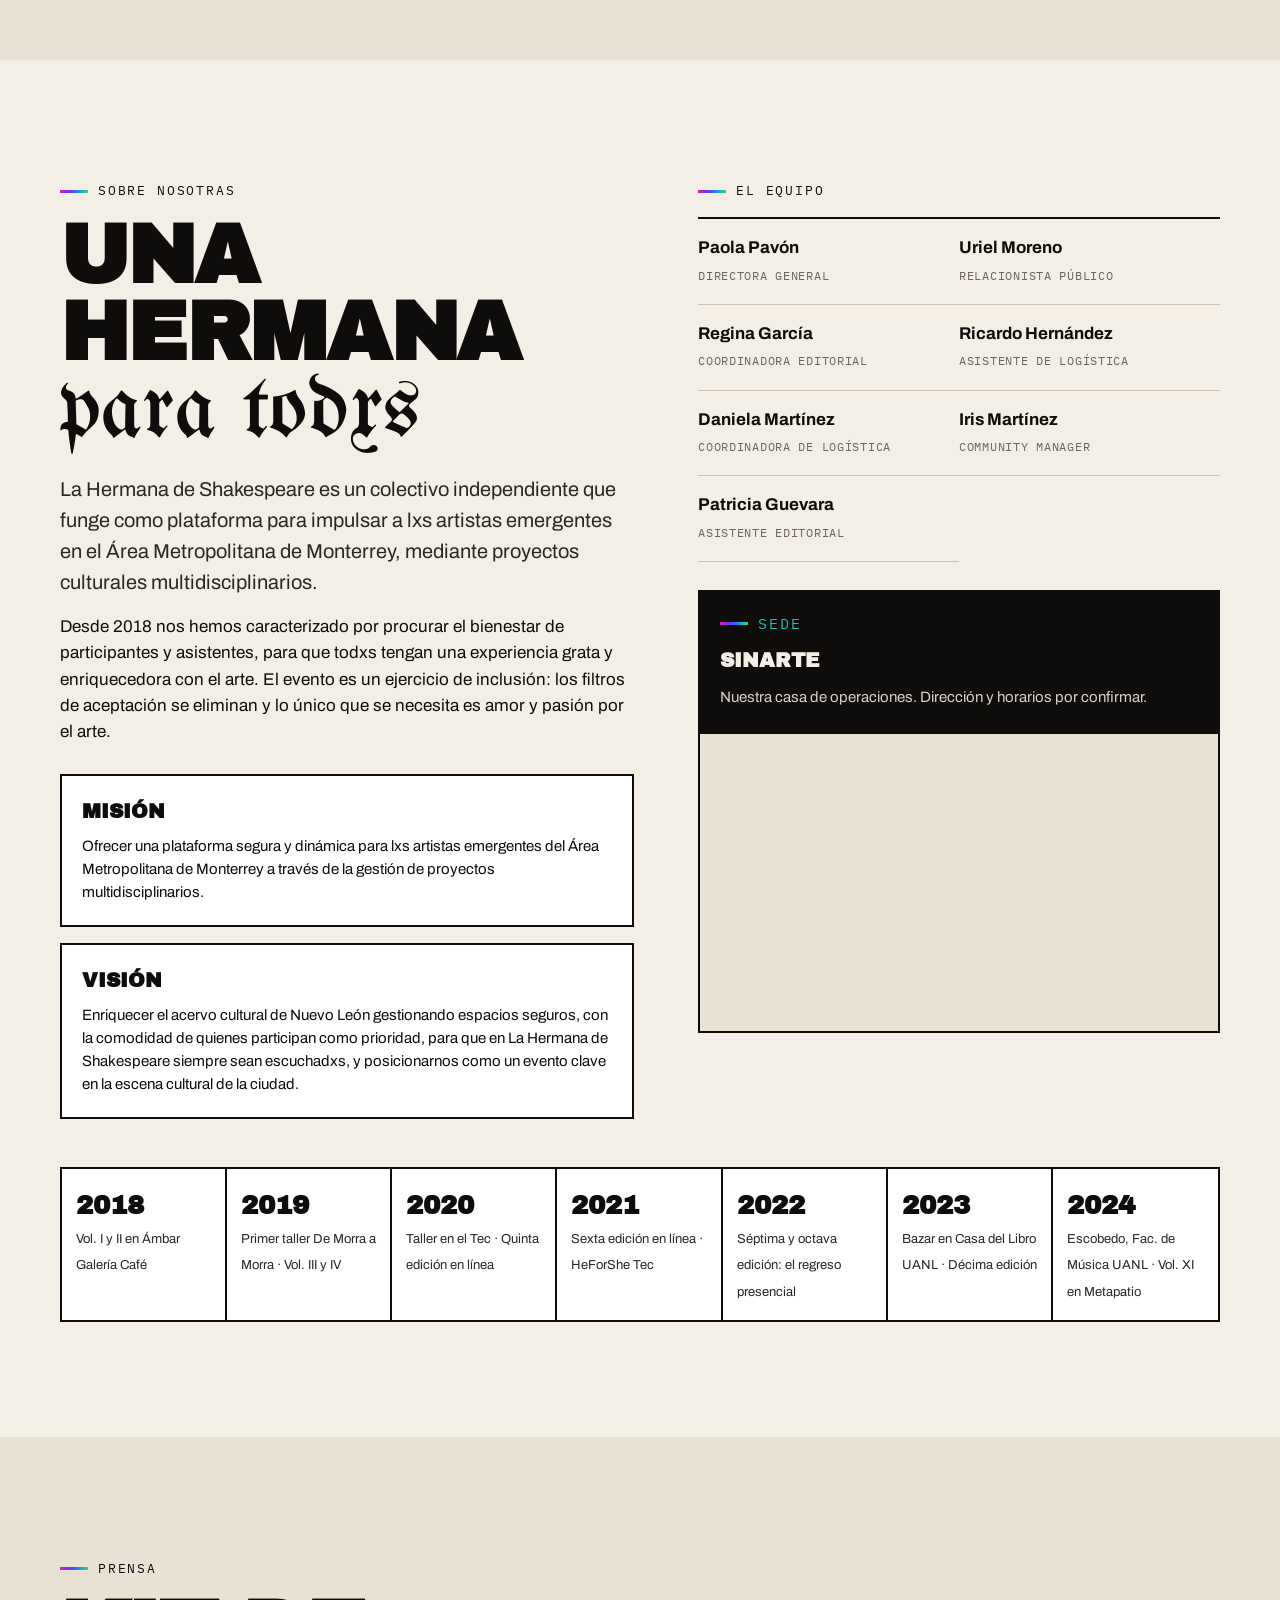
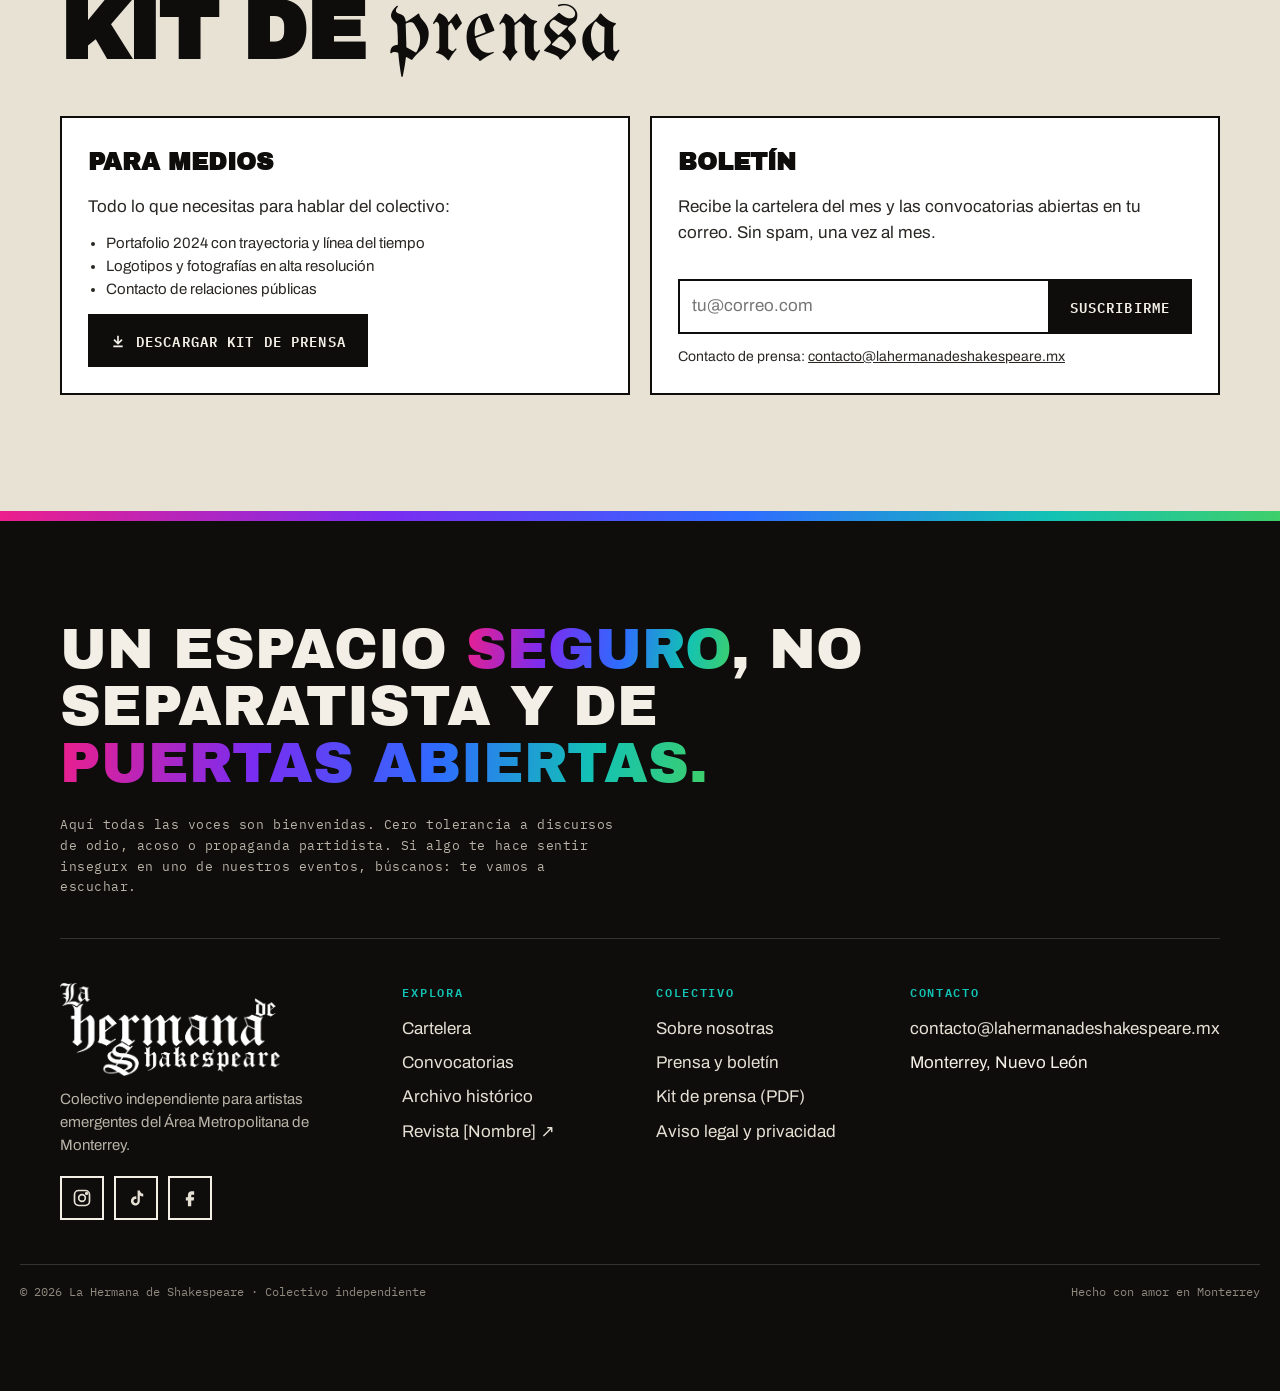
==== commit d60e5f9d: "Cambia la paleta: quita el amarillo y agrega azul, turquesa y verde El degradado ahora va de rosa a " ====
--- a/index.html
+++ b/index.html
@@ -182,7 +182,7 @@
           <li><b>Patricia Guevara</b><span>Asistente editorial</span></li>
         </ul>
         <div class="sede">
-          <p class="kicker" style="color:var(--yellow);margin:0">Sede</p>
+          <p class="kicker" style="color:var(--teal);margin:0">Sede</p>
           <h3>Sinarte</h3>
           <p>Nuestra casa de operaciones. Dirección y horarios por confirmar. <!-- [POR CONFIRMAR] --></p>
         </div>
--- a/css/styles.css
+++ b/css/styles.css
@@ -12,8 +12,10 @@
   --violet: #7a2cf0;
   --pink: #ec1f8c;
   --orange: #ff6b1a;
-  --yellow: #ffd23f;
-  --grad: linear-gradient(100deg, var(--violet) 0%, var(--pink) 38%, var(--orange) 72%, var(--yellow) 100%);
+  --blue: #2f6bff;
+  --teal: #12c2b4;
+  --green: #3fcf6a;
+  --grad: linear-gradient(100deg, var(--pink) 0%, var(--violet) 30%, var(--blue) 58%, var(--teal) 82%, var(--green) 100%);
   --font-goth: "UnifrakturMaguntia", "Old English Text MT", serif;
   --font-display: "Archivo Black", "Archivo", system-ui, sans-serif;
   --font-body: "Archivo", system-ui, -apple-system, "Segoe UI", sans-serif;
@@ -74,11 +76,11 @@
   background: var(--ink); color: var(--paper);
   cursor: pointer; transition: transform .15s ease, box-shadow .15s ease, background .15s;
 }
-.btn:hover { transform: translate(-3px, -3px); box-shadow: 4px 4px 0 var(--pink); }
+.btn:hover { transform: translate(-3px, -3px); box-shadow: 4px 4px 0 var(--orange); }
 .btn--ghost { background: transparent; color: var(--ink); }
 .btn--light { background: var(--paper); color: var(--ink); border-color: var(--paper); }
 .btn--outline-light { background: transparent; color: var(--paper); border-color: var(--paper); }
-.btn--grad { background: var(--grad); color: var(--ink); border-color: var(--ink); }
+.btn--grad { background: var(--teal); color: var(--ink); border-color: var(--ink); }
 .btn--sm { padding: 10px 14px; font-size: 12px; }
 .btn svg { width: 16px; height: 16px; flex: none; }
 
@@ -131,7 +133,7 @@
   .nav.open { transform: none; }
   .nav ul { flex-direction: column; align-items: stretch; gap: 0; }
   .nav a { font-size: 22px; padding: 14px 0; border-radius: 0; border-bottom: 1px solid #333; }
-  .nav a:hover { background: none; color: var(--yellow); }
+  .nav a:hover { background: none; color: var(--teal); }
   .nav .nav-cta a { border: 0; margin-top: 16px; justify-content: center; }
 }
 
@@ -139,7 +141,7 @@
 .float-cta {
   position: fixed; right: 18px; bottom: 18px; z-index: 40;
   display: inline-flex; align-items: center; gap: 10px;
-  background: var(--grad); color: var(--ink); text-decoration: none;
+  background: var(--teal); color: var(--ink); text-decoration: none;
   font-family: var(--font-mono); font-weight: 700; font-size: 13px; letter-spacing: .08em; text-transform: uppercase;
   padding: 14px 18px; border: 2px solid var(--ink); box-shadow: 4px 4px 0 var(--ink);
   transition: transform .15s, box-shadow .15s, opacity .2s;
@@ -184,16 +186,16 @@
   font-size: clamp(26px, 4.2vw, 54px); line-height: 1; letter-spacing: -.01em;
   max-width: 20ch; margin: 0 0 18px;
 }
-.hero h1 mark { background: var(--grad); color: var(--ink); padding: 0 .12em; -webkit-box-decoration-break: clone; box-decoration-break: clone; }
+.hero h1 mark { background: var(--teal); color: var(--ink); padding: 0 .12em; -webkit-box-decoration-break: clone; box-decoration-break: clone; }
 .hero p.sub { font-size: clamp(16px, 1.6vw, 20px); max-width: 52ch; margin: 0 0 28px; color: #e9e4d9; }
 .hero-actions { display: flex; flex-wrap: wrap; gap: 12px; }
 .hero-strip {
   display: flex; gap: 0; overflow: hidden; white-space: nowrap;
-  background: var(--yellow); color: var(--ink); border-top: 2px solid var(--ink); border-bottom: 2px solid var(--ink);
+  background: var(--teal); color: var(--ink); border-top: 2px solid var(--ink); border-bottom: 2px solid var(--ink);
   font-family: var(--font-display); text-transform: uppercase; font-size: 20px;
 }
 .hero-strip .track { display: inline-flex; gap: 40px; padding: 12px 0; animation: marquee 38s linear infinite; }
-.hero-strip .track span::after { content: "✶"; margin-left: 40px; }
+.hero-strip .track span::after { content: "✶"; margin-left: 40px; color: var(--orange); }
 @keyframes marquee { to { transform: translateX(-50%); } }
 
 /* Próximo evento destacado dentro del hero */
@@ -203,11 +205,11 @@
   background: rgba(243,239,230,.08); border: 1px solid rgba(243,239,230,.3);
   padding: 14px 16px; backdrop-filter: blur(4px); text-decoration: none;
 }
-.next-up:hover { border-color: var(--yellow); }
+.next-up:hover { border-color: var(--teal); }
 .next-up .d { font-family: var(--font-display); font-size: 34px; line-height: .9; text-align: center; }
 .next-up .d small { display: block; font-family: var(--font-mono); font-size: 11px; letter-spacing: .14em; }
 .next-up .t { font-weight: 700; }
-.next-up .m { font-family: var(--font-mono); font-size: 12px; text-transform: uppercase; letter-spacing: .08em; color: var(--yellow); }
+.next-up .m { font-family: var(--font-mono); font-size: 12px; text-transform: uppercase; letter-spacing: .08em; color: var(--teal); }
 
 /* =========================================================
    Secciones genéricas
@@ -249,9 +251,9 @@
   padding: 4px 8px; border: 1.5px solid var(--ink);
 }
 .tag--slam { background: var(--pink); color: #fff; }
-.tag--musica { background: var(--yellow); }
-.tag--taller { background: var(--violet); color: #fff; }
-.tag--cine { background: var(--ink); color: var(--paper); }
+.tag--musica { background: var(--teal); }
+.tag--taller { background: var(--blue); color: #fff; }
+.tag--cine { background: var(--green); }
 .tag--expo { background: var(--orange); }
 .event-body { padding: 18px; display: flex; flex-direction: column; gap: 10px; flex: 1; }
 .event-body h3 { font-family: var(--font-display); text-transform: uppercase; font-size: 22px; line-height: 1.05; margin: 0; }
@@ -296,9 +298,9 @@
   padding: 20px 4px; text-decoration: none;
 }
 .ext-list a:hover { background: rgba(255,255,255,.04); }
-.ext-list a:hover h3 { color: var(--yellow); }
+.ext-list a:hover h3 { color: var(--teal); }
 .ext-list h3 { margin: 0; font-family: var(--font-display); text-transform: uppercase; font-size: clamp(18px, 2.2vw, 26px); line-height: 1.1; }
-.ext-list .org { font-family: var(--font-mono); font-size: 12px; text-transform: uppercase; letter-spacing: .1em; color: var(--yellow); }
+.ext-list .org { font-family: var(--font-mono); font-size: 12px; text-transform: uppercase; letter-spacing: .1em; color: var(--teal); }
 .ext-list p { margin: 0; color: #cfc9bd; font-size: 15px; grid-column: 1; }
 .ext-list .arrow { grid-row: 1 / span 3; grid-column: 2; width: 44px; height: 44px; border: 2px solid var(--paper); display: grid; place-items: center; }
 .ext-list .arrow svg { width: 20px; height: 20px; }
@@ -310,7 +312,7 @@
   background: var(--paper); color: var(--ink); box-shadow: 8px 8px 0 var(--pink);
 }
 dialog.modal::backdrop { background: rgba(14,13,12,.7); }
-.modal-head { display: flex; justify-content: space-between; align-items: center; padding: 16px 20px; border-bottom: 2px solid var(--ink); background: var(--grad); }
+.modal-head { display: flex; justify-content: space-between; align-items: center; padding: 16px 20px; border-bottom: 2px solid var(--ink); background: var(--teal); }
 .modal-head h3 { margin: 0; font-family: var(--font-display); text-transform: uppercase; font-size: 18px; }
 .modal-close { background: var(--ink); color: var(--paper); border: 0; width: 36px; height: 36px; cursor: pointer; font-size: 20px; }
 .form { padding: 20px; display: grid; gap: 14px; }
@@ -452,15 +454,15 @@
 .manifesto p em { font-style: normal; background: var(--grad); -webkit-background-clip: text; background-clip: text; color: transparent; }
 .manifesto small { display: block; margin-top: 22px; font-family: var(--font-mono); font-size: 13px; letter-spacing: .04em; color: #b9b3a7; max-width: 70ch; line-height: 1.6; }
 .footer-grid { display: grid; grid-template-columns: 1.4fr 1fr 1fr 1fr; gap: 32px; padding: 44px 0; }
-.footer-grid h4 { margin: 0 0 14px; font-family: var(--font-mono); font-size: 12px; text-transform: uppercase; letter-spacing: .14em; color: var(--yellow); font-weight: 600; }
+.footer-grid h4 { margin: 0 0 14px; font-family: var(--font-mono); font-size: 12px; text-transform: uppercase; letter-spacing: .14em; color: var(--teal); font-weight: 600; }
 .footer-grid ul { list-style: none; margin: 0; padding: 0; display: grid; gap: 8px; }
 .footer-grid a { text-decoration: none; color: #e6e0d4; }
-.footer-grid a:hover { color: var(--yellow); text-decoration: underline; }
+.footer-grid a:hover { color: var(--teal); text-decoration: underline; }
 .footer-logo { font-size: 44px; line-height: .9; margin: 0 0 12px; }
 .footer-grid .about { color: #b9b3a7; font-size: 15px; margin: 0; max-width: 34ch; }
 .socials { display: flex; gap: 10px; margin-top: 18px; }
 .socials a { width: 44px; height: 44px; border: 2px solid var(--paper); display: grid; place-items: center; }
-.socials a:hover { background: var(--grad); border-color: var(--ink); color: var(--ink); }
+.socials a:hover { background: var(--teal); border-color: var(--ink); color: var(--ink); }
 .socials svg { width: 20px; height: 20px; }
 .footer-bottom { border-top: 1px solid #333; padding: 18px 0 90px; font-family: var(--font-mono); font-size: 12px; color: #8f897e; display: flex; flex-wrap: wrap; justify-content: space-between; gap: 10px; }
 @media (max-width: 900px) { .footer-grid { grid-template-columns: 1fr 1fr; } }
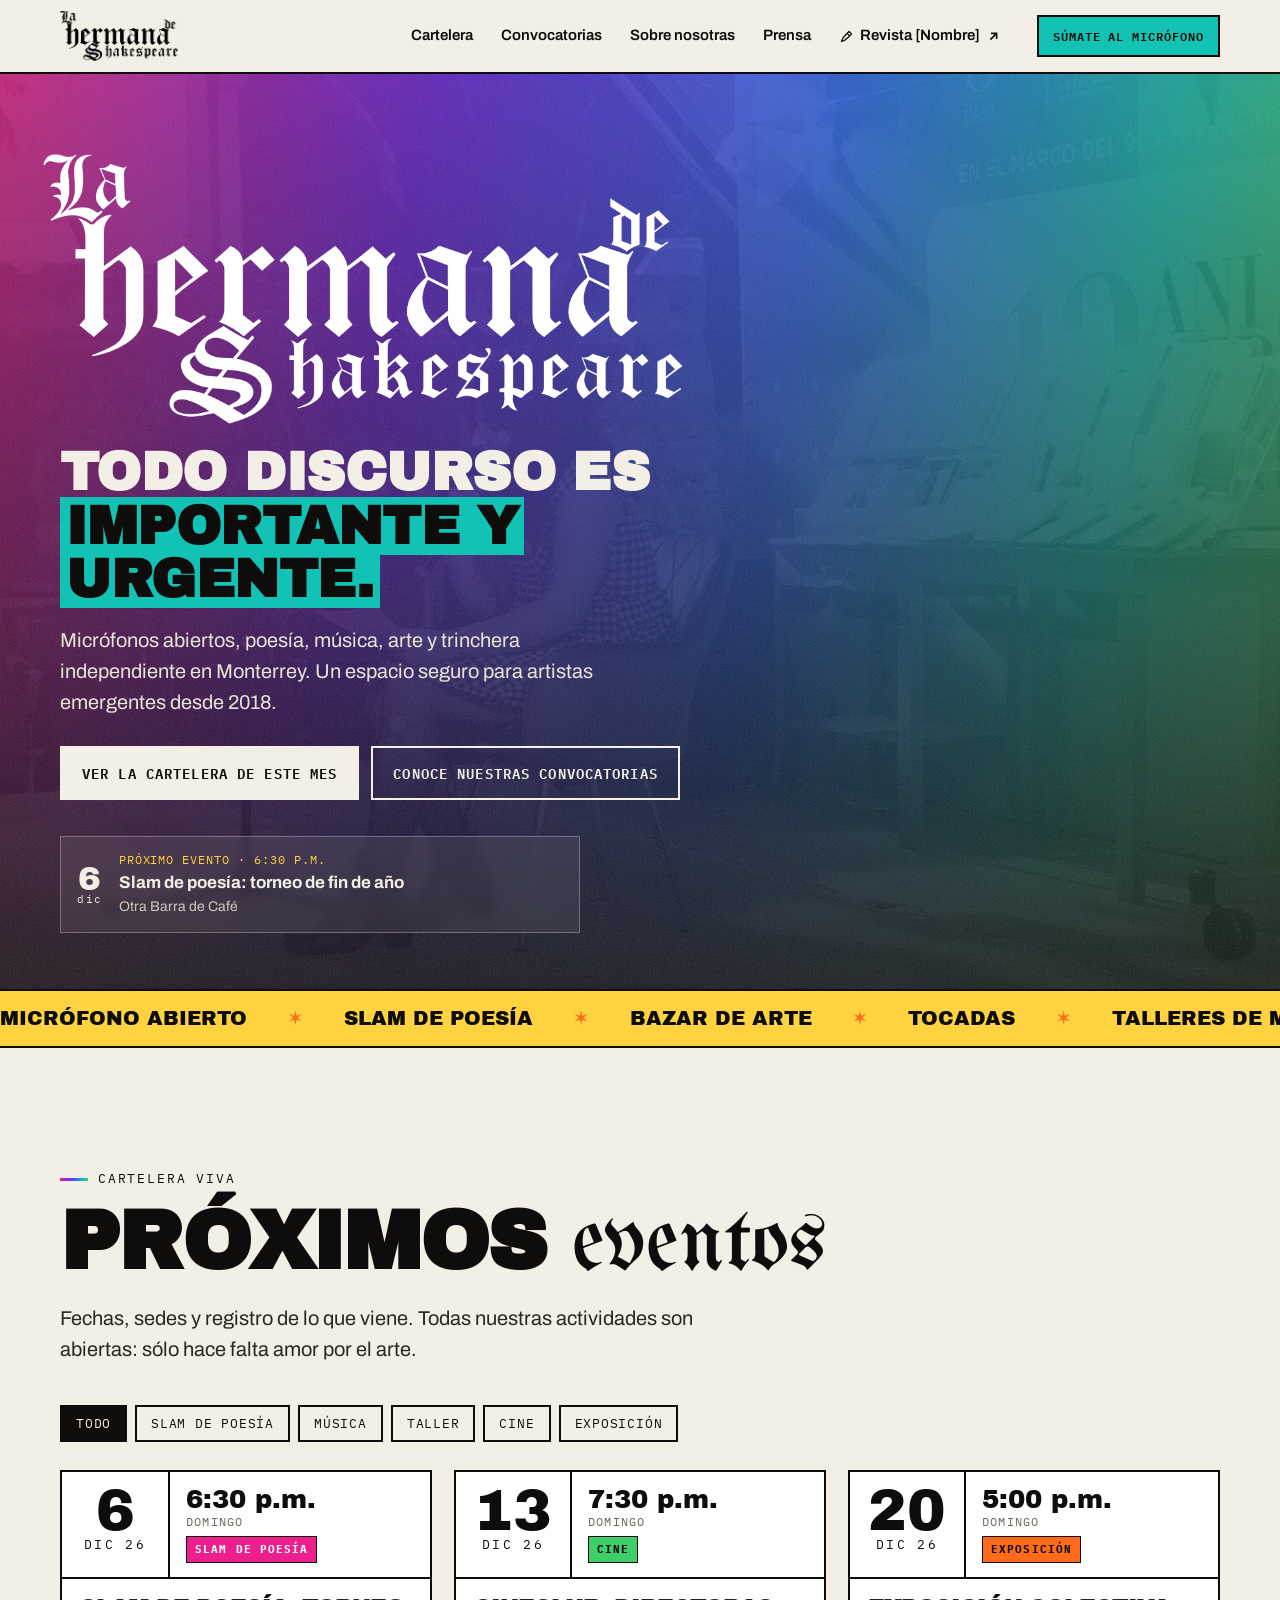
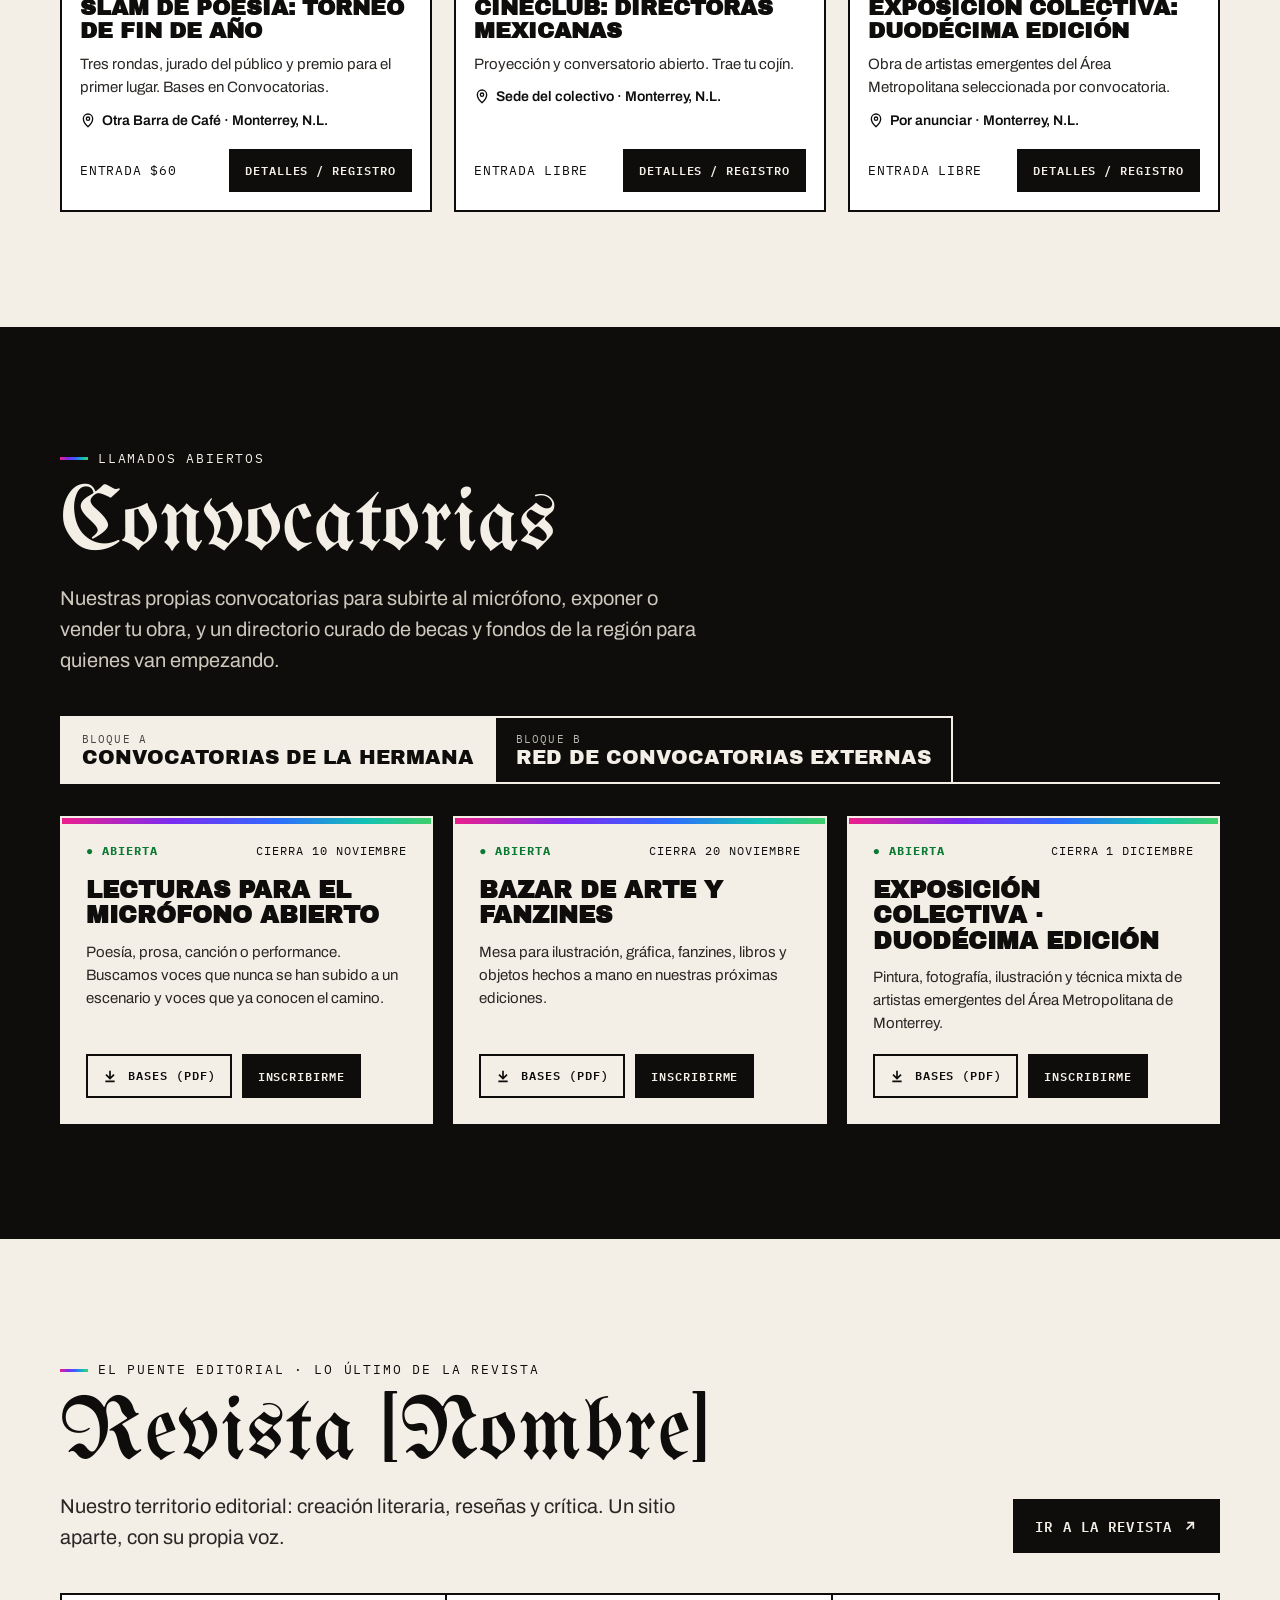
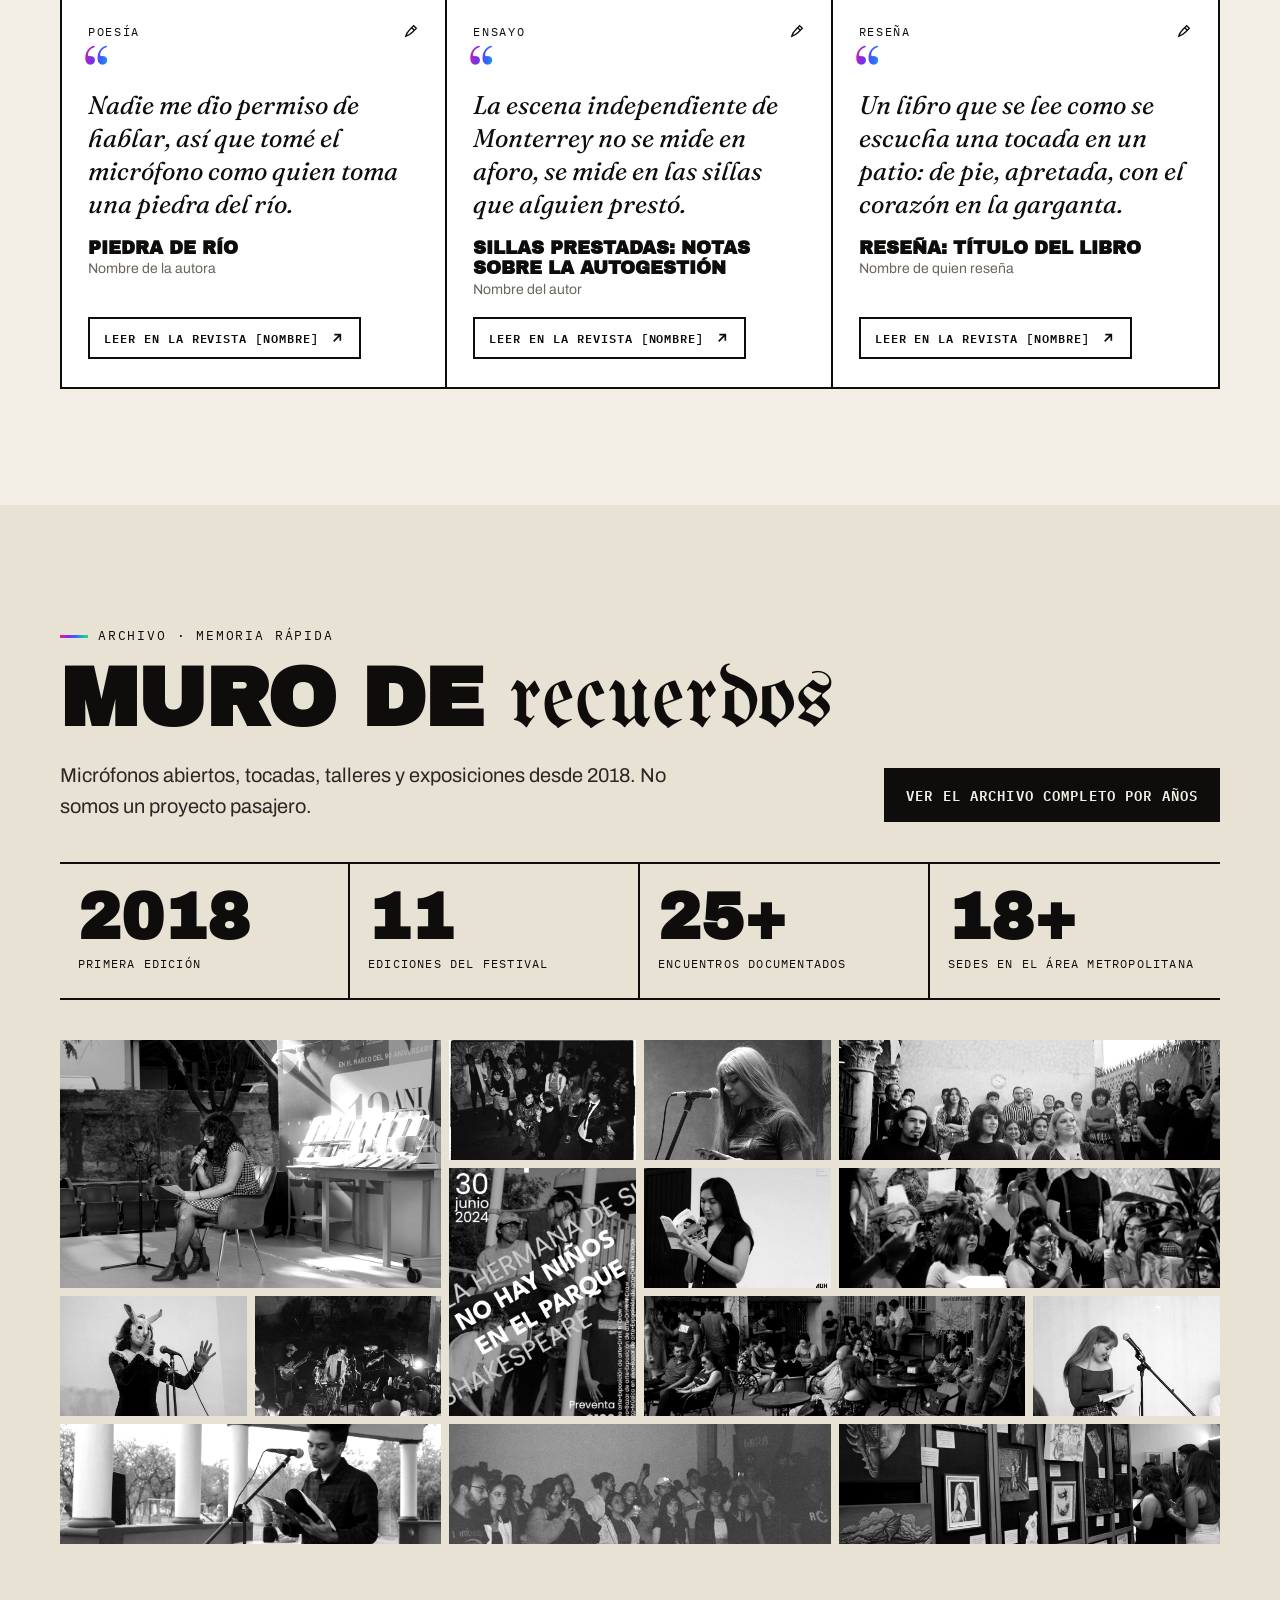
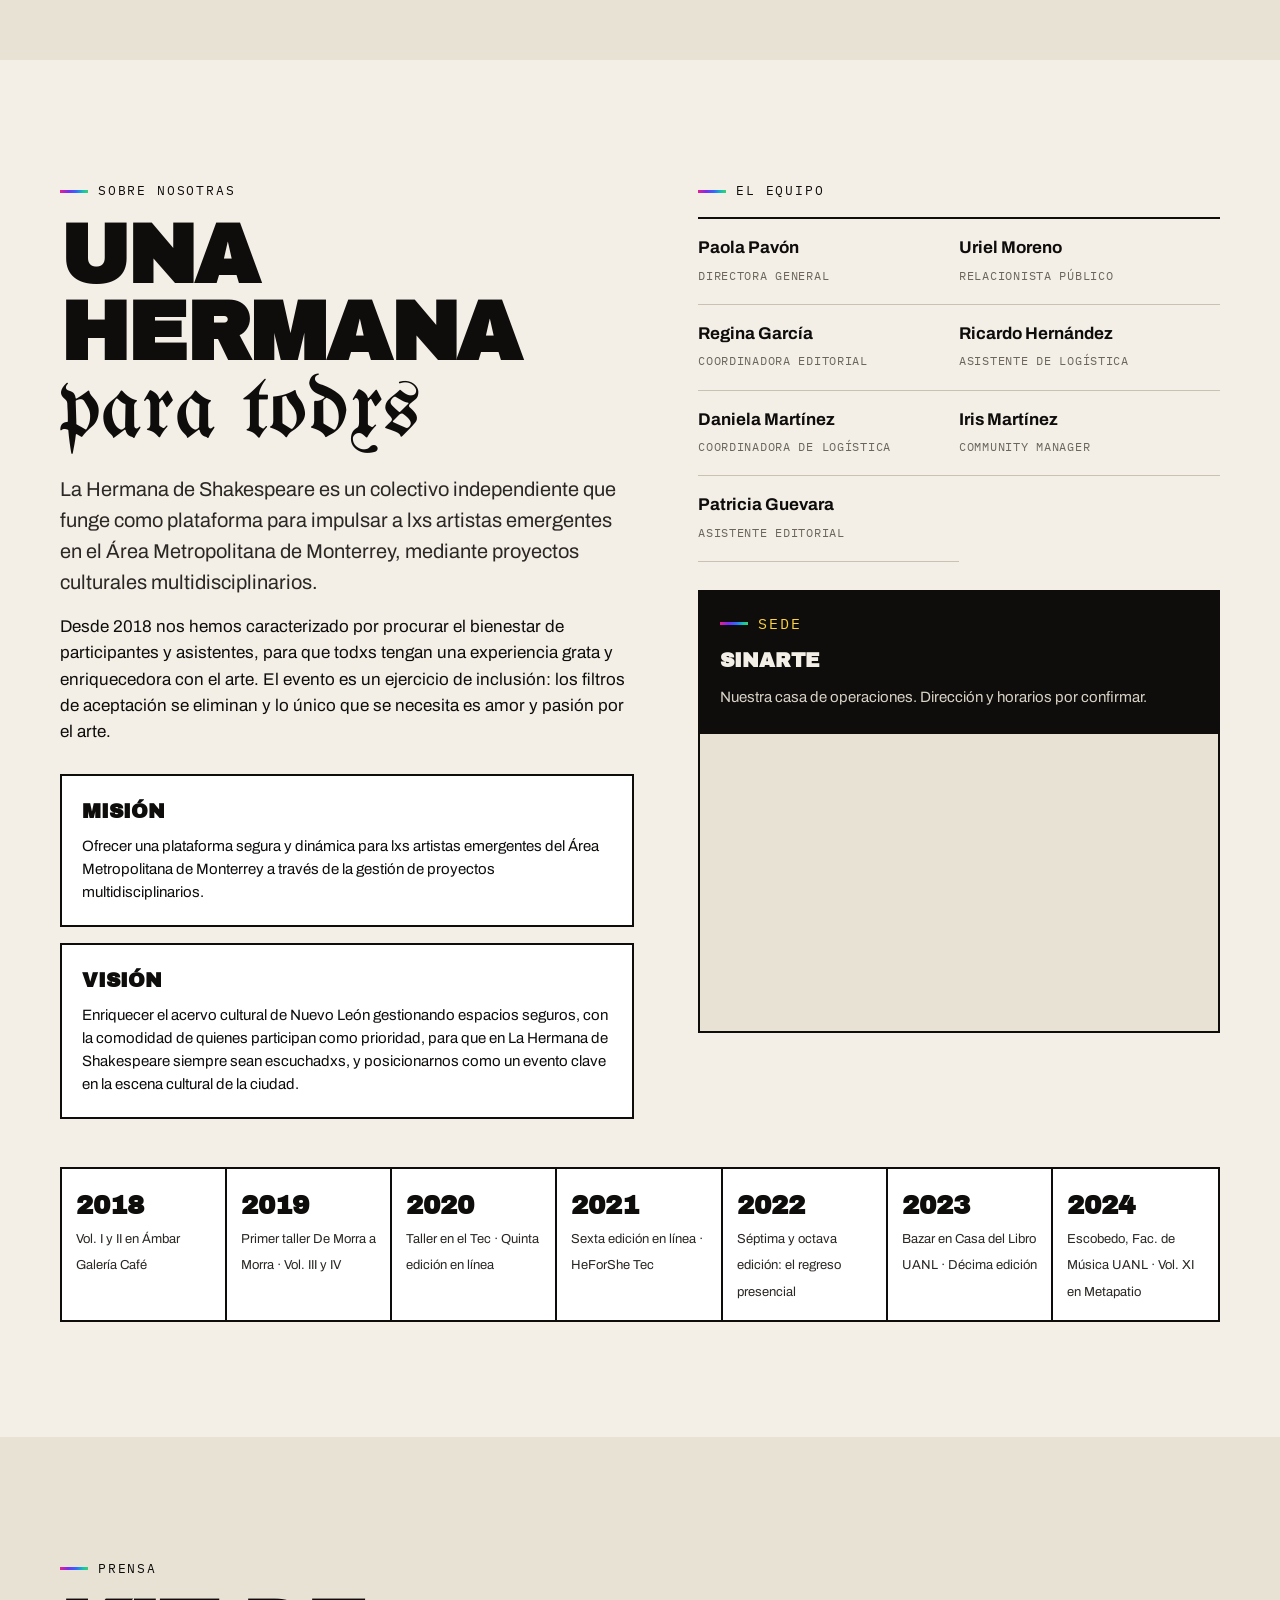
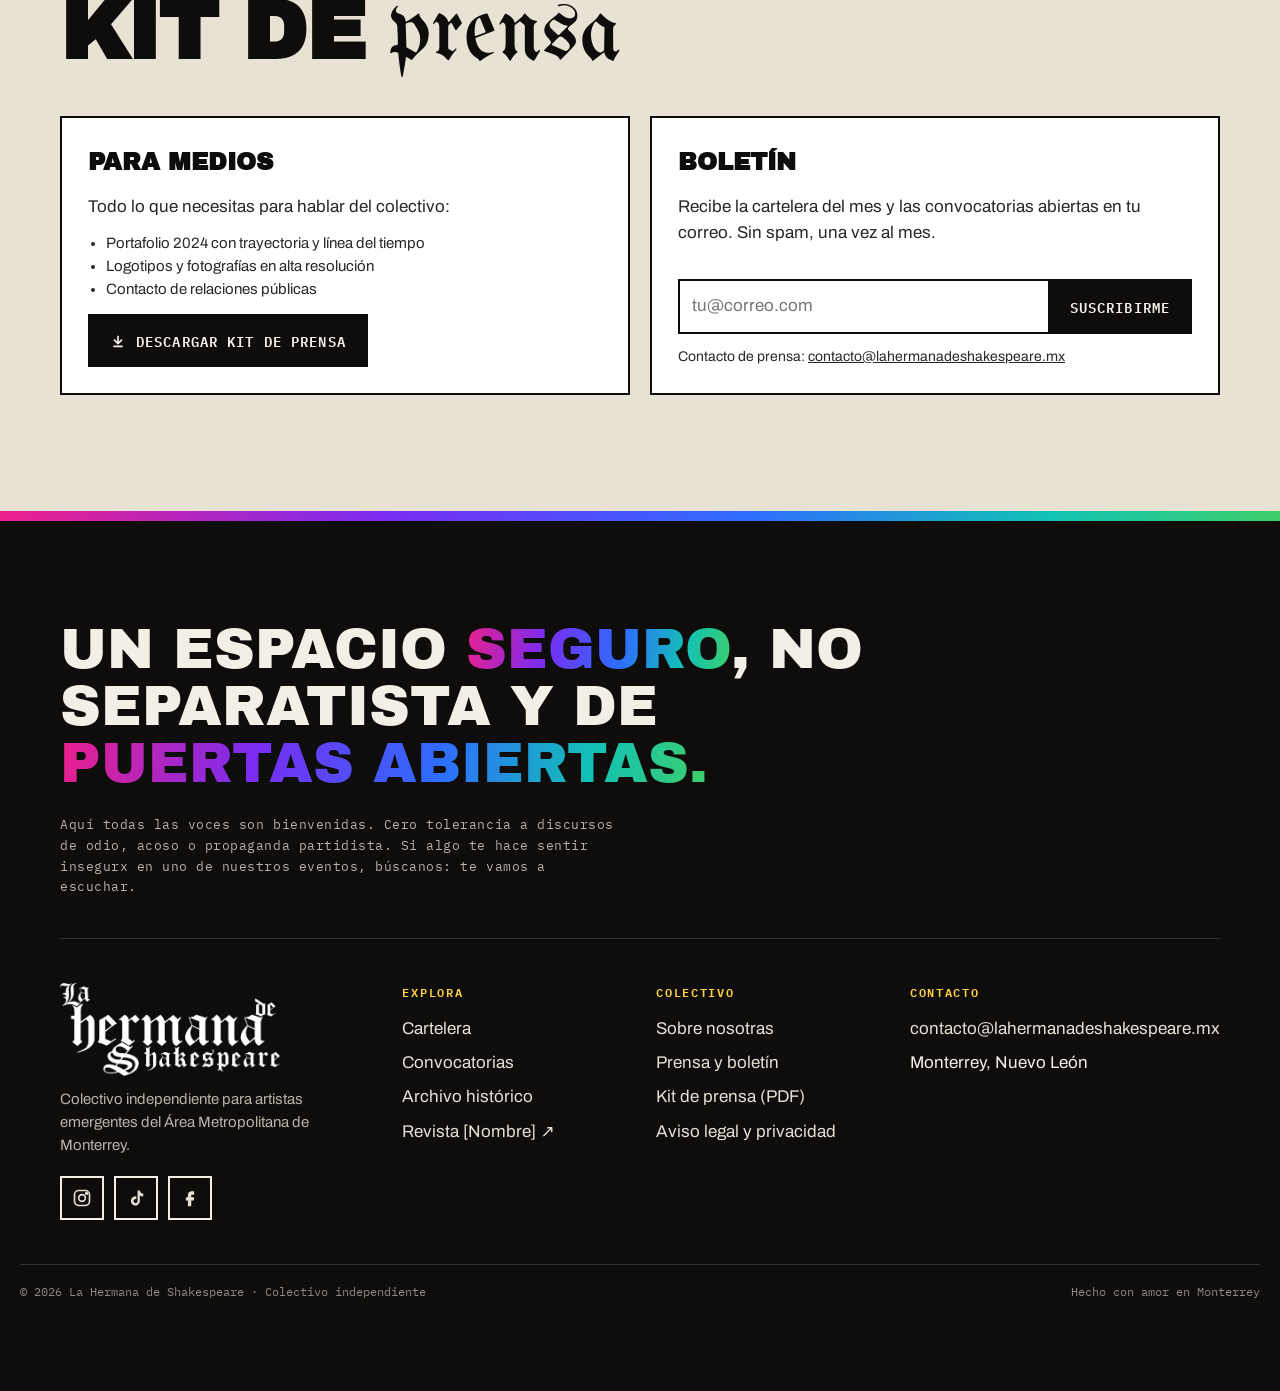
==== commit b775cb15: "Conserva el amarillo en acentos sólidos El amarillo sale solo de los degradados; vuelve a la cinta d" ====
--- a/index.html
+++ b/index.html
@@ -182,7 +182,7 @@
           <li><b>Patricia Guevara</b><span>Asistente editorial</span></li>
         </ul>
         <div class="sede">
-          <p class="kicker" style="color:var(--teal);margin:0">Sede</p>
+          <p class="kicker" style="color:var(--yellow);margin:0">Sede</p>
           <h3>Sinarte</h3>
           <p>Nuestra casa de operaciones. Dirección y horarios por confirmar. <!-- [POR CONFIRMAR] --></p>
         </div>
--- a/css/styles.css
+++ b/css/styles.css
@@ -15,6 +15,7 @@
   --blue: #2f6bff;
   --teal: #12c2b4;
   --green: #3fcf6a;
+  --yellow: #ffd23f; /* solo en acentos sólidos, nunca en degradados */
   --grad: linear-gradient(100deg, var(--pink) 0%, var(--violet) 30%, var(--blue) 58%, var(--teal) 82%, var(--green) 100%);
   --font-goth: "UnifrakturMaguntia", "Old English Text MT", serif;
   --font-display: "Archivo Black", "Archivo", system-ui, sans-serif;
@@ -133,7 +134,7 @@
   .nav.open { transform: none; }
   .nav ul { flex-direction: column; align-items: stretch; gap: 0; }
   .nav a { font-size: 22px; padding: 14px 0; border-radius: 0; border-bottom: 1px solid #333; }
-  .nav a:hover { background: none; color: var(--teal); }
+  .nav a:hover { background: none; color: var(--yellow); }
   .nav .nav-cta a { border: 0; margin-top: 16px; justify-content: center; }
 }
 
@@ -191,7 +192,7 @@
 .hero-actions { display: flex; flex-wrap: wrap; gap: 12px; }
 .hero-strip {
   display: flex; gap: 0; overflow: hidden; white-space: nowrap;
-  background: var(--teal); color: var(--ink); border-top: 2px solid var(--ink); border-bottom: 2px solid var(--ink);
+  background: var(--yellow); color: var(--ink); border-top: 2px solid var(--ink); border-bottom: 2px solid var(--ink);
   font-family: var(--font-display); text-transform: uppercase; font-size: 20px;
 }
 .hero-strip .track { display: inline-flex; gap: 40px; padding: 12px 0; animation: marquee 38s linear infinite; }
@@ -205,11 +206,11 @@
   background: rgba(243,239,230,.08); border: 1px solid rgba(243,239,230,.3);
   padding: 14px 16px; backdrop-filter: blur(4px); text-decoration: none;
 }
-.next-up:hover { border-color: var(--teal); }
+.next-up:hover { border-color: var(--yellow); }
 .next-up .d { font-family: var(--font-display); font-size: 34px; line-height: .9; text-align: center; }
 .next-up .d small { display: block; font-family: var(--font-mono); font-size: 11px; letter-spacing: .14em; }
 .next-up .t { font-weight: 700; }
-.next-up .m { font-family: var(--font-mono); font-size: 12px; text-transform: uppercase; letter-spacing: .08em; color: var(--teal); }
+.next-up .m { font-family: var(--font-mono); font-size: 12px; text-transform: uppercase; letter-spacing: .08em; color: var(--yellow); }
 
 /* =========================================================
    Secciones genéricas
@@ -251,7 +252,7 @@
   padding: 4px 8px; border: 1.5px solid var(--ink);
 }
 .tag--slam { background: var(--pink); color: #fff; }
-.tag--musica { background: var(--teal); }
+.tag--musica { background: var(--yellow); }
 .tag--taller { background: var(--blue); color: #fff; }
 .tag--cine { background: var(--green); }
 .tag--expo { background: var(--orange); }
@@ -298,9 +299,9 @@
   padding: 20px 4px; text-decoration: none;
 }
 .ext-list a:hover { background: rgba(255,255,255,.04); }
-.ext-list a:hover h3 { color: var(--teal); }
+.ext-list a:hover h3 { color: var(--yellow); }
 .ext-list h3 { margin: 0; font-family: var(--font-display); text-transform: uppercase; font-size: clamp(18px, 2.2vw, 26px); line-height: 1.1; }
-.ext-list .org { font-family: var(--font-mono); font-size: 12px; text-transform: uppercase; letter-spacing: .1em; color: var(--teal); }
+.ext-list .org { font-family: var(--font-mono); font-size: 12px; text-transform: uppercase; letter-spacing: .1em; color: var(--yellow); }
 .ext-list p { margin: 0; color: #cfc9bd; font-size: 15px; grid-column: 1; }
 .ext-list .arrow { grid-row: 1 / span 3; grid-column: 2; width: 44px; height: 44px; border: 2px solid var(--paper); display: grid; place-items: center; }
 .ext-list .arrow svg { width: 20px; height: 20px; }
@@ -454,10 +455,10 @@
 .manifesto p em { font-style: normal; background: var(--grad); -webkit-background-clip: text; background-clip: text; color: transparent; }
 .manifesto small { display: block; margin-top: 22px; font-family: var(--font-mono); font-size: 13px; letter-spacing: .04em; color: #b9b3a7; max-width: 70ch; line-height: 1.6; }
 .footer-grid { display: grid; grid-template-columns: 1.4fr 1fr 1fr 1fr; gap: 32px; padding: 44px 0; }
-.footer-grid h4 { margin: 0 0 14px; font-family: var(--font-mono); font-size: 12px; text-transform: uppercase; letter-spacing: .14em; color: var(--teal); font-weight: 600; }
+.footer-grid h4 { margin: 0 0 14px; font-family: var(--font-mono); font-size: 12px; text-transform: uppercase; letter-spacing: .14em; color: var(--yellow); font-weight: 600; }
 .footer-grid ul { list-style: none; margin: 0; padding: 0; display: grid; gap: 8px; }
 .footer-grid a { text-decoration: none; color: #e6e0d4; }
-.footer-grid a:hover { color: var(--teal); text-decoration: underline; }
+.footer-grid a:hover { color: var(--yellow); text-decoration: underline; }
 .footer-logo { font-size: 44px; line-height: .9; margin: 0 0 12px; }
 .footer-grid .about { color: #b9b3a7; font-size: 15px; margin: 0; max-width: 34ch; }
 .socials { display: flex; gap: 10px; margin-top: 18px; }
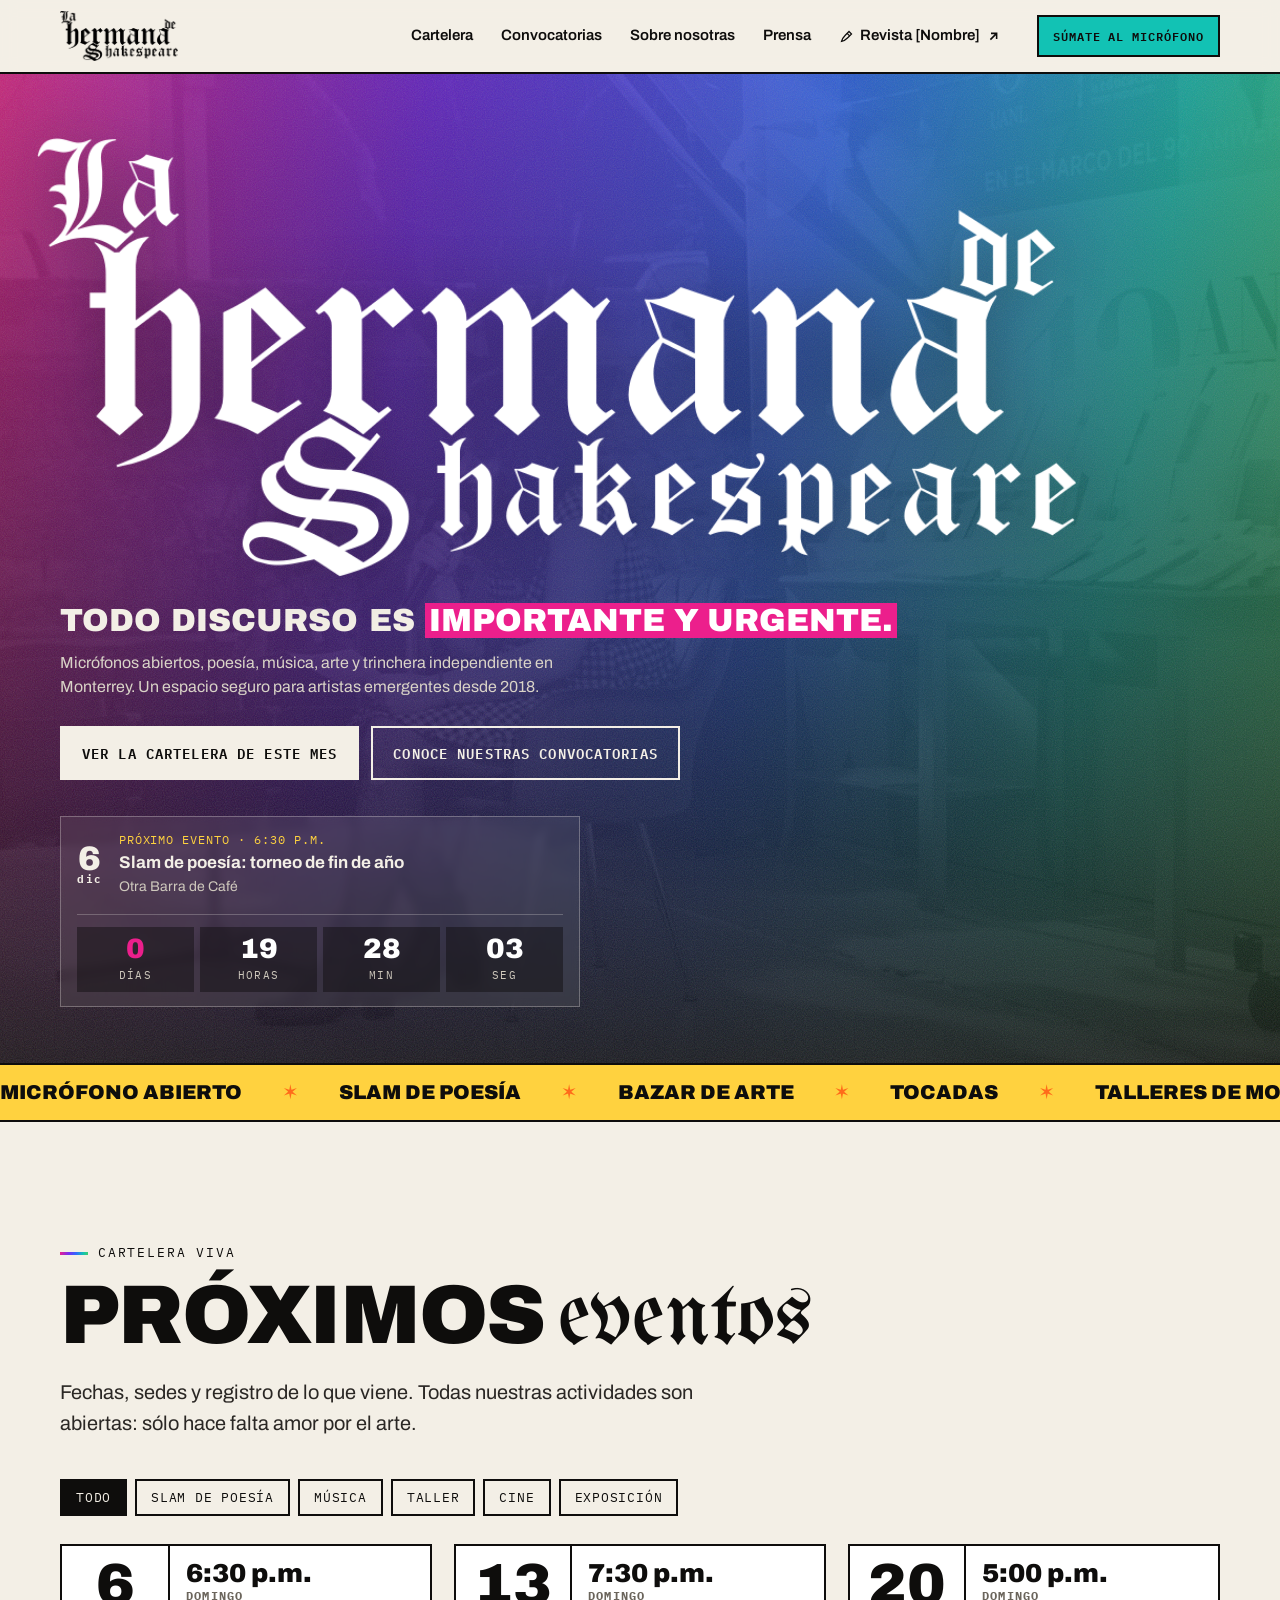
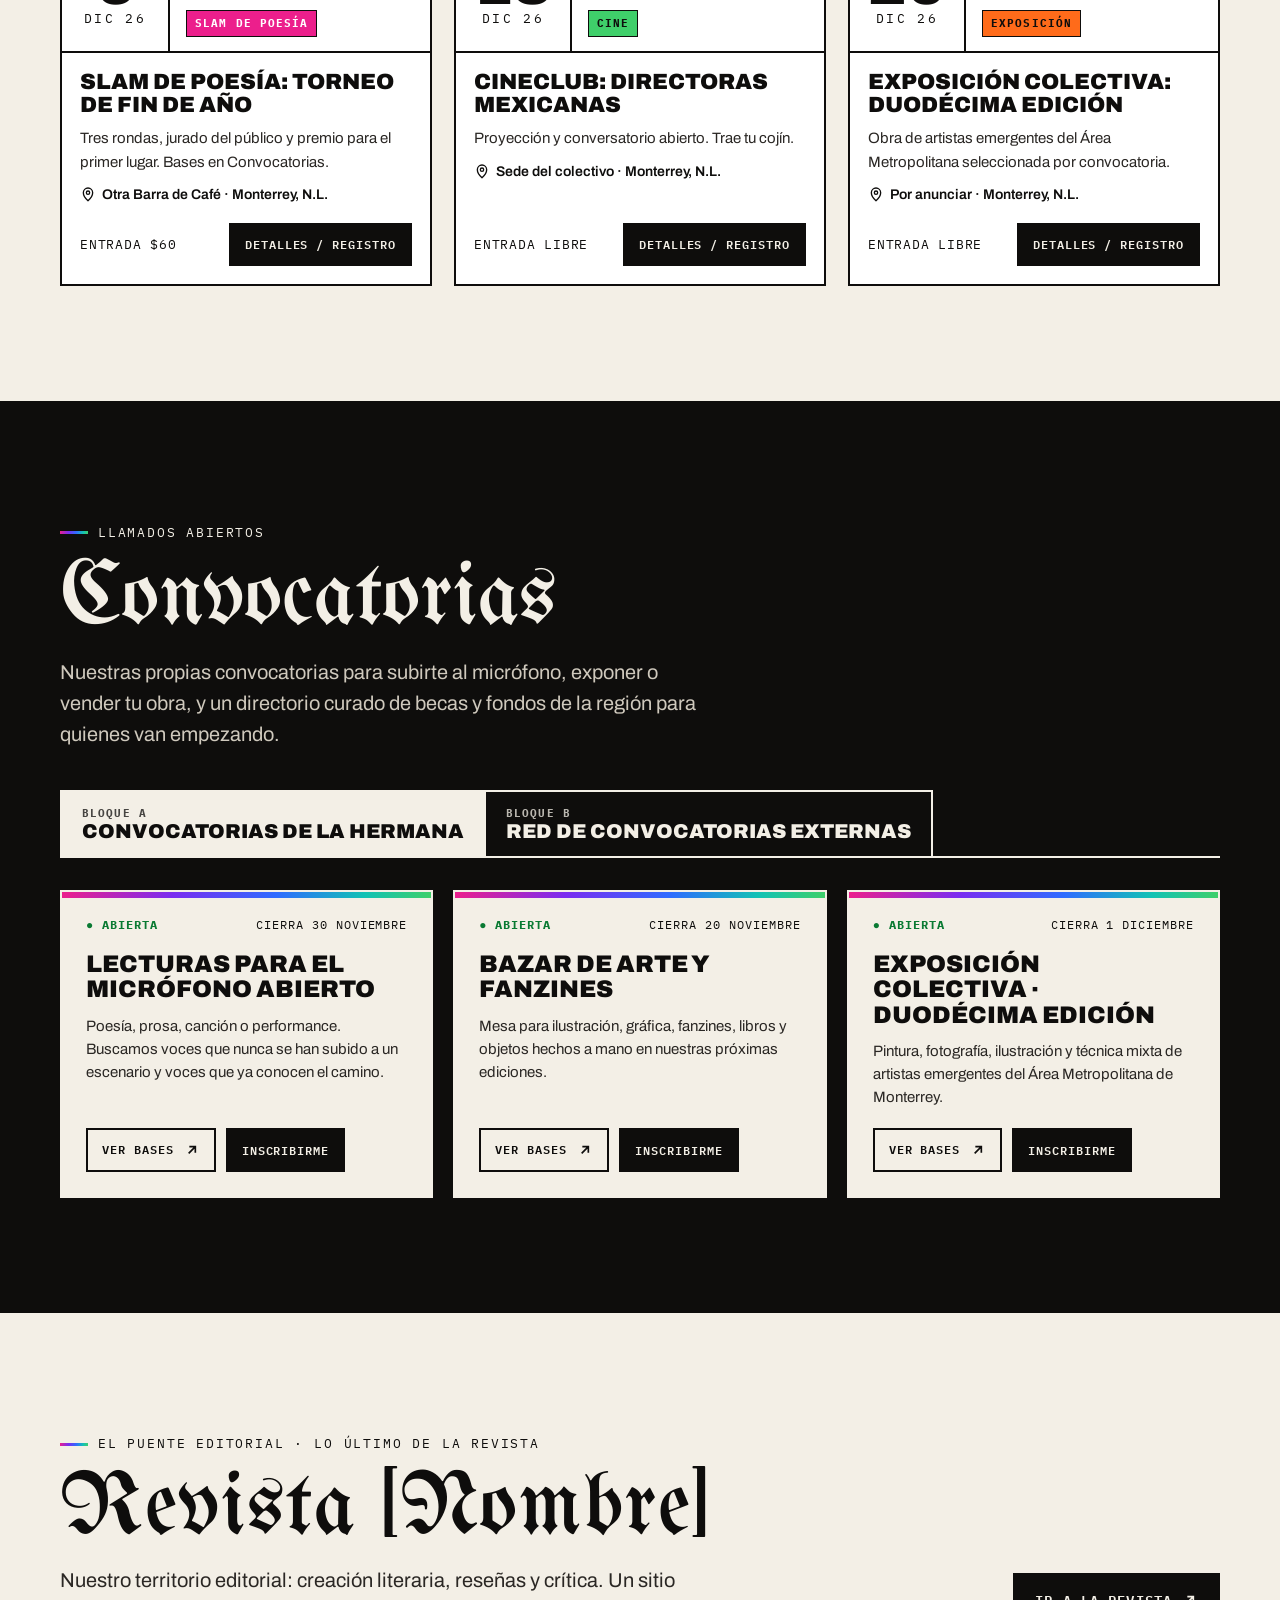
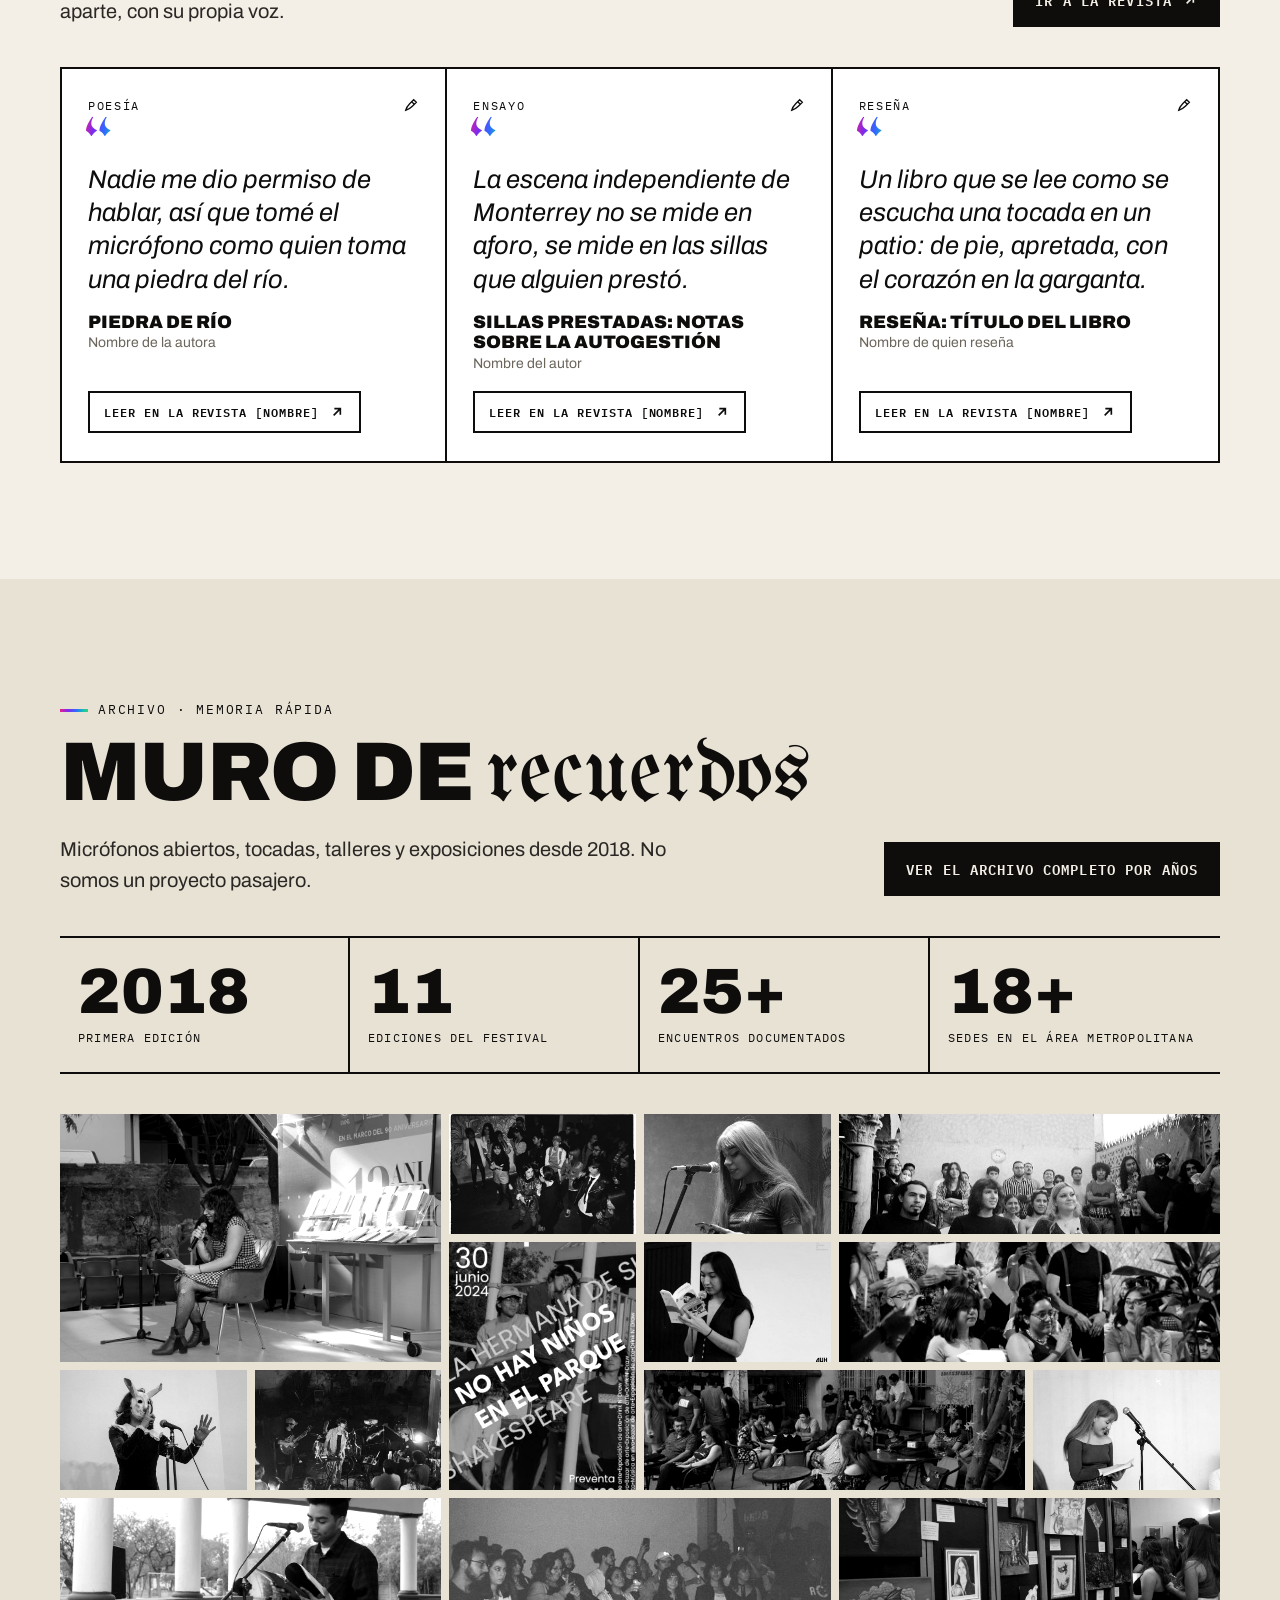
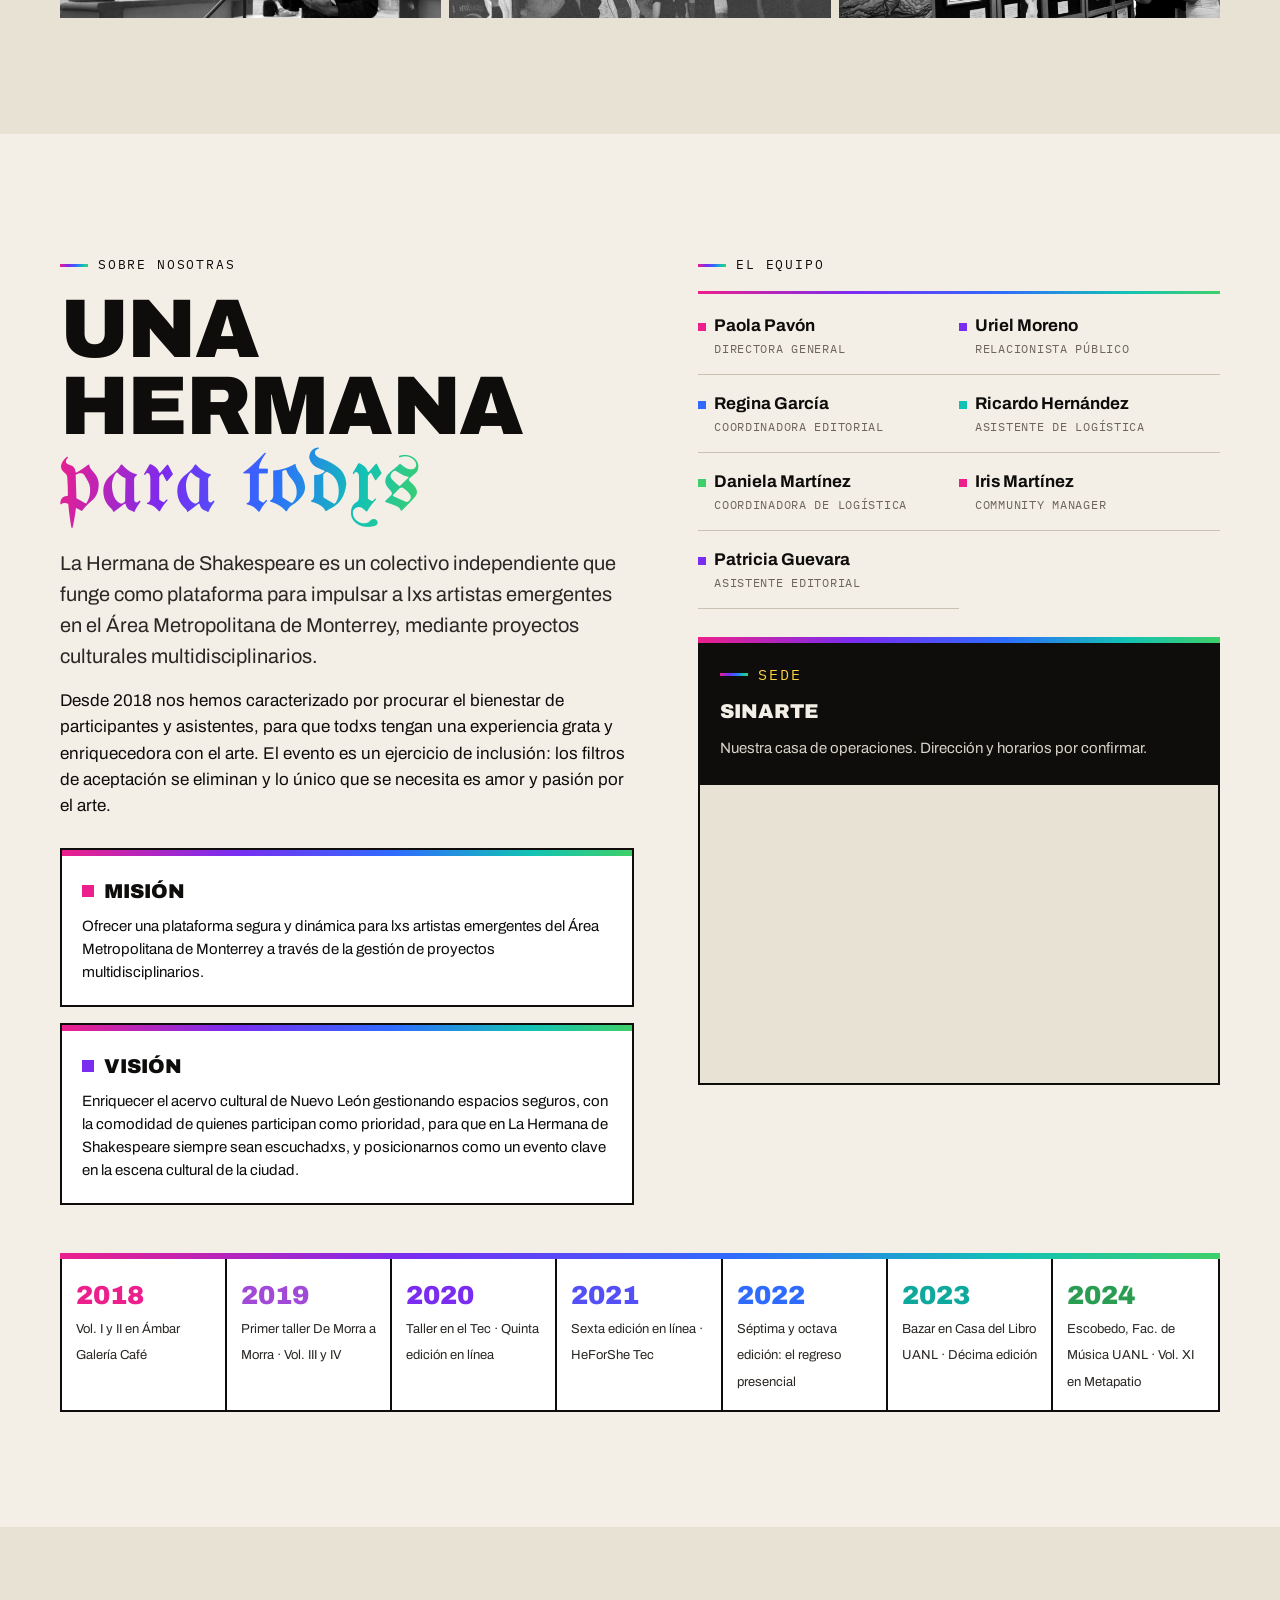
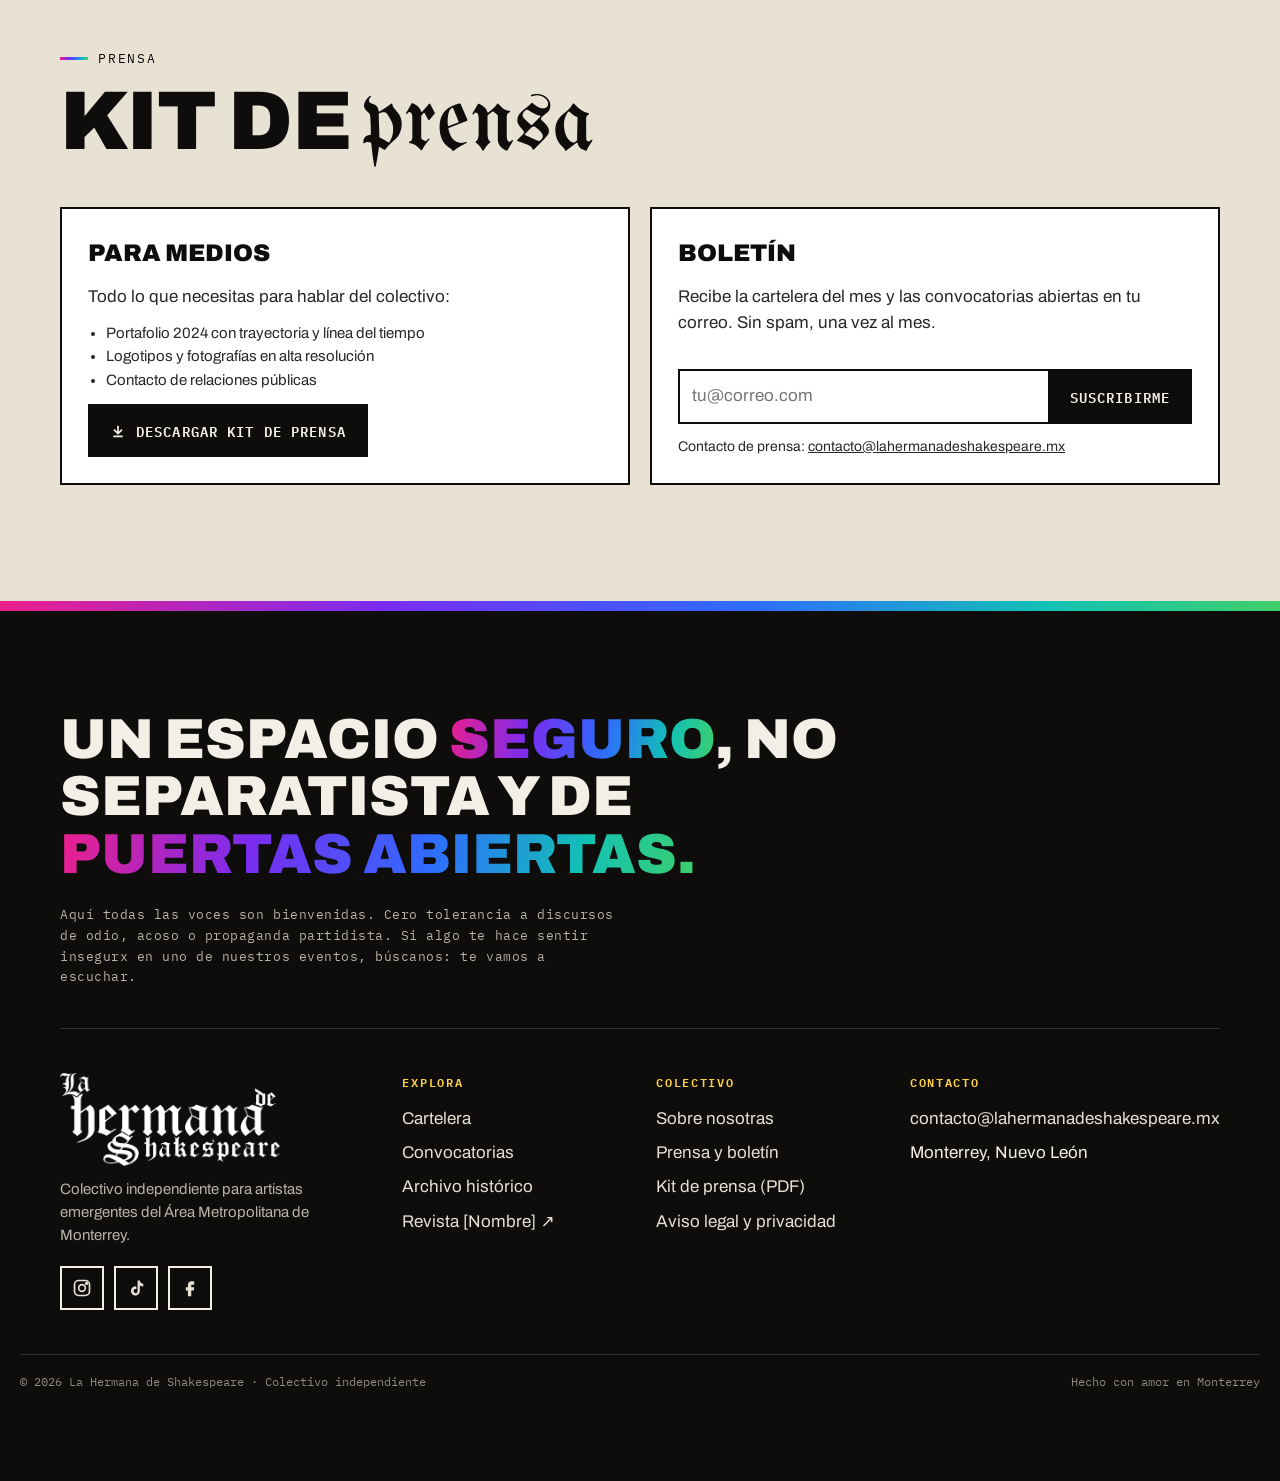
==== commit 7d2ed80b: "Portada con logo más grande y solo tres tipografías Co-Authored-By: Claude Opus 5.5 <noreply@anthrop" ====
--- a/index.html
+++ b/index.html
@@ -12,7 +12,7 @@
   <link rel="icon" href="img/favicon.svg" type="image/svg+xml">
   <link rel="preconnect" href="https://fonts.googleapis.com">
   <link rel="preconnect" href="https://fonts.gstatic.com" crossorigin>
-  <link href="https://fonts.googleapis.com/css2?family=Archivo:wght@400;600;700&family=Archivo+Black&family=Fraunces:ital,wght@1,400&family=IBM+Plex+Mono:wght@400;600;700&family=UnifrakturMaguntia&display=swap" rel="stylesheet">
+  <link href="https://fonts.googleapis.com/css2?family=Archivo:ital,wght@0,400;0,600;0,700;0,900;1,400&family=IBM+Plex+Mono:wght@400;600;700&family=UnifrakturMaguntia&display=swap" rel="stylesheet">
   <link rel="stylesheet" href="css/styles.css">
 </head>
 <body>
--- a/css/styles.css
+++ b/css/styles.css
@@ -18,7 +18,7 @@
   --yellow: #ffd23f; /* solo en acentos sólidos, nunca en degradados */
   --grad: linear-gradient(100deg, var(--pink) 0%, var(--violet) 30%, var(--blue) 58%, var(--teal) 82%, var(--green) 100%);
   --font-goth: "UnifrakturMaguntia", "Old English Text MT", serif;
-  --font-display: "Archivo Black", "Archivo", system-ui, sans-serif;
+  --font-display: "Archivo", system-ui, sans-serif; /* en peso 900 */
   --font-body: "Archivo", system-ui, -apple-system, "Segoe UI", sans-serif;
   --font-mono: "IBM Plex Mono", ui-monospace, monospace;
   --header-h: 72px;
@@ -58,7 +58,7 @@
 }
 .kicker::before { content: ""; width: 28px; height: 3px; background: var(--grad); }
 .section-title {
-  font-family: var(--font-display);
+  font-family: var(--font-display); font-weight: 900;
   font-size: clamp(38px, 6.5vw, 84px);
   line-height: .92;
   letter-spacing: -.02em;
@@ -183,17 +183,17 @@
 .hero-logo span { display: block; }
 .hero-logo .de { font-size: .45em; display: inline-block; margin-left: .2em; vertical-align: top; }
 .hero h1 {
-  font-family: var(--font-display); text-transform: uppercase;
+  font-family: var(--font-display); font-weight: 900; text-transform: uppercase;
   font-size: clamp(26px, 4.2vw, 54px); line-height: 1; letter-spacing: -.01em;
   max-width: 20ch; margin: 0 0 18px;
 }
-.hero h1 mark { background: var(--teal); color: var(--ink); padding: 0 .12em; -webkit-box-decoration-break: clone; box-decoration-break: clone; }
+.hero h1 mark { background: var(--pink); color: #fff; padding: 0 .12em; -webkit-box-decoration-break: clone; box-decoration-break: clone; }
 .hero p.sub { font-size: clamp(16px, 1.6vw, 20px); max-width: 52ch; margin: 0 0 28px; color: #e9e4d9; }
 .hero-actions { display: flex; flex-wrap: wrap; gap: 12px; }
 .hero-strip {
   display: flex; gap: 0; overflow: hidden; white-space: nowrap;
   background: var(--yellow); color: var(--ink); border-top: 2px solid var(--ink); border-bottom: 2px solid var(--ink);
-  font-family: var(--font-display); text-transform: uppercase; font-size: 20px;
+  font-family: var(--font-display); font-weight: 900; text-transform: uppercase; font-size: 20px;
 }
 .hero-strip .track { display: inline-flex; gap: 40px; padding: 12px 0; animation: marquee 38s linear infinite; }
 .hero-strip .track span::after { content: "✶"; margin-left: 40px; color: var(--orange); }
@@ -207,7 +207,7 @@
   padding: 14px 16px; backdrop-filter: blur(4px); text-decoration: none;
 }
 .next-up:hover { border-color: var(--yellow); }
-.next-up .d { font-family: var(--font-display); font-size: 34px; line-height: .9; text-align: center; }
+.next-up .d { font-family: var(--font-display); font-weight: 900; font-size: 34px; line-height: .9; text-align: center; }
 .next-up .d small { display: block; font-family: var(--font-mono); font-size: 11px; letter-spacing: .14em; }
 .next-up .t { font-weight: 700; }
 .next-up .m { font-family: var(--font-mono); font-size: 12px; text-transform: uppercase; letter-spacing: .08em; color: var(--yellow); }
@@ -241,10 +241,10 @@
 .event:hover { transform: translate(-4px, -4px); box-shadow: 6px 6px 0 var(--ink); }
 .event-top { display: flex; align-items: stretch; border-bottom: 2px solid var(--ink); }
 .event-date { padding: 14px 18px; border-right: 2px solid var(--ink); text-align: center; min-width: 108px; }
-.event-date .day { font-family: var(--font-display); font-size: 58px; line-height: .85; }
+.event-date .day { font-family: var(--font-display); font-weight: 900; font-size: 58px; line-height: .85; }
 .event-date .mon { font-family: var(--font-mono); font-size: 13px; letter-spacing: .18em; text-transform: uppercase; }
 .event-meta { padding: 14px 16px; display: flex; flex-direction: column; justify-content: space-between; gap: 8px; flex: 1; }
-.event-time { font-family: var(--font-display); font-size: 26px; line-height: 1; }
+.event-time { font-family: var(--font-display); font-weight: 900; font-size: 26px; line-height: 1; }
 .event-time small { font-family: var(--font-mono); font-size: 12px; display: block; letter-spacing: .1em; text-transform: uppercase; color: var(--muted); margin-top: 4px; }
 .tag {
   align-self: flex-start;
@@ -257,7 +257,7 @@
 .tag--cine { background: var(--green); }
 .tag--expo { background: var(--orange); }
 .event-body { padding: 18px; display: flex; flex-direction: column; gap: 10px; flex: 1; }
-.event-body h3 { font-family: var(--font-display); text-transform: uppercase; font-size: 22px; line-height: 1.05; margin: 0; }
+.event-body h3 { font-family: var(--font-display); font-weight: 900; text-transform: uppercase; font-size: 22px; line-height: 1.05; margin: 0; }
 .event-body p { margin: 0; color: var(--ink-soft); font-size: 15px; }
 .event-place { display: inline-flex; align-items: flex-start; gap: 6px; font-size: 14px; font-weight: 600; text-decoration: none; }
 .event-place:hover { text-decoration: underline; }
@@ -271,7 +271,7 @@
    ========================================================= */
 .tabs { display: flex; gap: 0; border-bottom: 2px solid var(--paper); margin-bottom: 32px; flex-wrap: wrap; }
 .tab {
-  font-family: var(--font-display); text-transform: uppercase; font-size: clamp(15px, 1.8vw, 20px);
+  font-family: var(--font-display); font-weight: 900; text-transform: uppercase; font-size: clamp(15px, 1.8vw, 20px);
   background: transparent; color: var(--paper); border: 2px solid var(--paper); border-bottom: 0;
   padding: 14px 20px; cursor: pointer; margin-right: -2px; text-align: left;
 }
@@ -285,7 +285,7 @@
   border: 2px solid var(--paper); position: relative;
 }
 .call::before { content: ""; position: absolute; left: 0; right: 0; top: 0; height: 6px; background: var(--grad); }
-.call h3 { font-family: var(--font-display); text-transform: uppercase; font-size: 24px; line-height: 1.05; margin: 6px 0 0; }
+.call h3 { font-family: var(--font-display); font-weight: 900; text-transform: uppercase; font-size: 24px; line-height: 1.05; margin: 6px 0 0; }
 .call p { margin: 0; font-size: 15px; color: var(--ink-soft); }
 .call-status { display: flex; justify-content: space-between; gap: 10px; font-family: var(--font-mono); font-size: 12px; text-transform: uppercase; letter-spacing: .08em; }
 .call-status .open { color: #0a7a33; font-weight: 700; }
@@ -300,7 +300,7 @@
 }
 .ext-list a:hover { background: rgba(255,255,255,.04); }
 .ext-list a:hover h3 { color: var(--yellow); }
-.ext-list h3 { margin: 0; font-family: var(--font-display); text-transform: uppercase; font-size: clamp(18px, 2.2vw, 26px); line-height: 1.1; }
+.ext-list h3 { margin: 0; font-family: var(--font-display); font-weight: 900; text-transform: uppercase; font-size: clamp(18px, 2.2vw, 26px); line-height: 1.1; }
 .ext-list .org { font-family: var(--font-mono); font-size: 12px; text-transform: uppercase; letter-spacing: .1em; color: var(--yellow); }
 .ext-list p { margin: 0; color: #cfc9bd; font-size: 15px; grid-column: 1; }
 .ext-list .arrow { grid-row: 1 / span 3; grid-column: 2; width: 44px; height: 44px; border: 2px solid var(--paper); display: grid; place-items: center; }
@@ -314,7 +314,7 @@
 }
 dialog.modal::backdrop { background: rgba(14,13,12,.7); }
 .modal-head { display: flex; justify-content: space-between; align-items: center; padding: 16px 20px; border-bottom: 2px solid var(--ink); background: var(--teal); }
-.modal-head h3 { margin: 0; font-family: var(--font-display); text-transform: uppercase; font-size: 18px; }
+.modal-head h3 { margin: 0; font-family: var(--font-display); font-weight: 900; text-transform: uppercase; font-size: 18px; }
 .modal-close { background: var(--ink); color: var(--paper); border: 0; width: 36px; height: 36px; cursor: pointer; font-size: 20px; }
 .form { padding: 20px; display: grid; gap: 14px; }
 .form label { display: grid; gap: 6px; font-family: var(--font-mono); font-size: 12px; text-transform: uppercase; letter-spacing: .08em; }
@@ -337,11 +337,11 @@
 .post:last-child { border-right: 0; }
 .post-type { font-family: var(--font-mono); font-size: 12px; text-transform: uppercase; letter-spacing: .14em; display: flex; justify-content: space-between; }
 .post blockquote {
-  margin: 0; font-family: "Fraunces", Georgia, serif; font-style: italic; font-size: clamp(20px, 2vw, 26px); line-height: 1.3;
+  margin: 0; font-family: var(--font-body); font-style: italic; font-size: clamp(20px, 2vw, 26px); line-height: 1.3;
   position: relative; padding-top: 28px;
 }
 .post blockquote::before { content: "“"; position: absolute; top: -18px; left: -4px; font-size: 80px; line-height: 1; font-family: var(--font-goth); background: var(--grad); -webkit-background-clip: text; background-clip: text; color: transparent; }
-.post h3 { margin: 0; font-family: var(--font-display); text-transform: uppercase; font-size: 18px; line-height: 1.15; }
+.post h3 { margin: 0; font-family: var(--font-display); font-weight: 900; text-transform: uppercase; font-size: 18px; line-height: 1.15; }
 .post .author { font-size: 14px; color: var(--muted); margin: 0; }
 .post .btn { margin-top: auto; align-self: flex-start; }
 @media (max-width: 900px) {
@@ -377,7 +377,7 @@
 .stats { display: grid; grid-template-columns: repeat(4, 1fr); border-top: 2px solid var(--ink); border-bottom: 2px solid var(--ink); margin: 40px 0; }
 .stat { padding: 22px 18px; border-right: 2px solid var(--ink); }
 .stat:last-child { border-right: 0; }
-.stat b { display: block; font-family: var(--font-display); font-size: clamp(36px, 5vw, 64px); line-height: 1; }
+.stat b { display: block; font-family: var(--font-display); font-weight: 900; font-size: clamp(36px, 5vw, 64px); line-height: 1; }
 .stat span { font-family: var(--font-mono); font-size: 12px; text-transform: uppercase; letter-spacing: .1em; }
 @media (max-width: 760px) {
   .stats { grid-template-columns: 1fr 1fr; }
@@ -399,7 +399,7 @@
 .about-grid p { margin: 0 0 16px; }
 .mv { display: grid; gap: 16px; margin-top: 28px; }
 .mv div { border: 2px solid var(--ink); padding: 20px; background: #fff; }
-.mv h3 { margin: 0 0 8px; font-family: var(--font-display); text-transform: uppercase; font-size: 20px; }
+.mv h3 { margin: 0 0 8px; font-family: var(--font-display); font-weight: 900; text-transform: uppercase; font-size: 20px; }
 .mv p { margin: 0; font-size: 15px; }
 .team { list-style: none; margin: 0; padding: 0; display: grid; grid-template-columns: 1fr 1fr; gap: 0; border-top: 2px solid var(--ink); }
 .team li { padding: 16px 0; border-bottom: 1px solid #c9c1b2; padding-right: 12px; }
@@ -409,7 +409,7 @@
   margin-top: 28px; padding: 22px; background: var(--ink); color: var(--paper);
   display: grid; gap: 10px;
 }
-.sede h3 { margin: 0; font-family: var(--font-display); text-transform: uppercase; font-size: 20px; }
+.sede h3 { margin: 0; font-family: var(--font-display); font-weight: 900; text-transform: uppercase; font-size: 20px; }
 .sede p { margin: 0; font-size: 15px; color: #d8d2c6; }
 .map-frame { border: 2px solid var(--ink); aspect-ratio: 16 / 9; width: 100%; background: var(--paper-2); }
 .map-frame iframe { width: 100%; height: 100%; border: 0; filter: grayscale(1) contrast(1.1); }
@@ -419,7 +419,7 @@
 .timeline { display: grid; grid-template-columns: repeat(7, 1fr); border: 2px solid var(--ink); margin-top: 48px; }
 .timeline div { padding: 16px 14px; border-right: 2px solid var(--ink); background: #fff; }
 .timeline div:last-child { border-right: 0; }
-.timeline b { font-family: var(--font-display); font-size: 26px; display: block; }
+.timeline b { font-family: var(--font-display); font-weight: 900; font-size: 26px; display: block; }
 .timeline span { font-size: 13px; color: var(--ink-soft); }
 @media (max-width: 900px) {
   .timeline { grid-template-columns: 1fr 1fr; }
@@ -432,7 +432,7 @@
    ========================================================= */
 .press { display: grid; grid-template-columns: 1fr 1fr; gap: 20px; }
 .press-card { border: 2px solid var(--ink); padding: 26px; background: #fff; display: flex; flex-direction: column; gap: 12px; }
-.press-card h3 { margin: 0; font-family: var(--font-display); text-transform: uppercase; font-size: 24px; }
+.press-card h3 { margin: 0; font-family: var(--font-display); font-weight: 900; text-transform: uppercase; font-size: 24px; }
 .press-card p { margin: 0; color: var(--ink-soft); }
 .press-card ul { margin: 0; padding-left: 18px; color: var(--ink-soft); font-size: 15px; }
 .press-card .btn { align-self: flex-start; margin-top: auto; }
@@ -449,7 +449,7 @@
   border-bottom: 1px solid #333;
 }
 .manifesto p {
-  font-family: var(--font-display); text-transform: uppercase;
+  font-family: var(--font-display); font-weight: 900; text-transform: uppercase;
   font-size: clamp(26px, 4.4vw, 58px); line-height: 1.02; margin: 0; max-width: 22ch;
 }
 .manifesto p em { font-style: normal; background: var(--grad); -webkit-background-clip: text; background-clip: text; color: transparent; }
@@ -480,15 +480,15 @@
   border-bottom: 2px solid var(--ink);
 }
 .year-nav ul { list-style: none; margin: 0; padding: 0; display: flex; overflow-x: auto; scrollbar-width: none; }
-.year-nav a { display: block; padding: 14px 18px; font-family: var(--font-display); font-size: 22px; text-decoration: none; border-right: 2px solid var(--ink); }
+.year-nav a { display: block; padding: 14px 18px; font-family: var(--font-display); font-weight: 900; font-size: 22px; text-decoration: none; border-right: 2px solid var(--ink); }
 .year-nav a:hover, .year-nav a.active { background: var(--ink); color: var(--paper); }
 .year { padding: 56px 0 24px; border-bottom: 2px solid var(--ink); }
 .year-title { display: flex; align-items: baseline; gap: 18px; flex-wrap: wrap; margin-bottom: 28px; }
-.year-title h2 { font-family: var(--font-display); font-size: clamp(64px, 12vw, 160px); line-height: .8; margin: 0; letter-spacing: -.03em; }
+.year-title h2 { font-family: var(--font-display); font-weight: 900; font-size: clamp(64px, 12vw, 160px); line-height: .8; margin: 0; letter-spacing: -.03em; }
 .year-title h2 span { background: var(--grad); -webkit-background-clip: text; background-clip: text; color: transparent; }
 .year-title p { margin: 0; font-family: var(--font-mono); font-size: 13px; text-transform: uppercase; letter-spacing: .1em; color: var(--muted); }
 .edition { display: grid; grid-template-columns: 280px 1fr; gap: 28px; padding: 28px 0; border-top: 1px solid #c9c1b2; }
-.edition-info h3 { margin: 0 0 6px; font-family: var(--font-display); text-transform: uppercase; font-size: 24px; line-height: 1.05; }
+.edition-info h3 { margin: 0 0 6px; font-family: var(--font-display); font-weight: 900; text-transform: uppercase; font-size: 24px; line-height: 1.05; }
 .edition-info .when { font-family: var(--font-mono); font-size: 13px; text-transform: uppercase; letter-spacing: .08em; color: var(--muted); }
 .edition-info p { font-size: 15px; color: var(--ink-soft); }
 .edition-photos { display: grid; grid-template-columns: repeat(auto-fill, minmax(150px, 1fr)); gap: 8px; }
@@ -519,7 +519,7 @@
 .nav a { white-space: nowrap; }
 @media (max-width: 1240px) { .header-cta { display: none; } .nav .nav-cta { display: block; } .nav .nav-cta a { padding: 10px 14px; } }
 @media (max-width: 900px) { .nav .nav-cta a { padding: 14px; } }
-.post blockquote::before { content: "“"; font-family: "Fraunces", Georgia, serif; font-style: normal; font-size: 72px; top: -22px; }
+.post blockquote::before { content: "“"; font-family: var(--font-goth); font-style: normal; font-size: 72px; top: -22px; }
 
 /* Logos oficiales (PNG blanco / negro) */
 .logo { flex-direction: row; align-items: center; gap: 14px; }
@@ -534,3 +534,98 @@
 .logo small { max-width: none; white-space: nowrap; }
 @media (max-width: 1180px) { .logo small { display: none; } }
 .logo small { display: none; }
+
+/* =========================================================
+   CONTADOR DEL PRÓXIMO EVENTO
+   ========================================================= */
+.next-up { grid-template-columns: auto 1fr; }
+.countdown {
+  grid-column: 1 / -1;
+  display: grid; grid-template-columns: repeat(4, 1fr); gap: 6px;
+  border-top: 1px solid rgba(243,239,230,.25); padding-top: 12px;
+  font-family: var(--font-mono); font-size: 11px; text-transform: uppercase; letter-spacing: .1em; color: #cfc9bd;
+}
+.countdown span { text-align: center; background: rgba(14,13,12,.45); padding: 8px 4px; }
+.countdown b {
+  display: block; font-family: var(--font-display); font-weight: 900; font-size: 28px; line-height: 1;
+  color: #fff; letter-spacing: 0; margin-bottom: 4px; font-variant-numeric: tabular-nums;
+}
+.countdown span:first-child b { color: var(--pink); }
+
+/* =========================================================
+   SOBRE NOSOTRAS CON MÁS COLOR
+   ========================================================= */
+#nosotras .section-title .goth { background: var(--grad); -webkit-background-clip: text; background-clip: text; color: transparent; }
+/* Misión, visión y sede: mismas tarjetas que las convocatorias (borde negro + franja degradada) */
+.mv div, .sede { position: relative; padding-top: 26px; }
+.mv div::before, .sede::before { content: ""; position: absolute; left: 0; right: 0; top: 0; height: 6px; background: var(--grad); }
+.mv h3 { display: flex; align-items: center; gap: 10px; }
+.mv h3::before { content: ""; width: 12px; height: 12px; background: var(--pink); flex: none; }
+.mv div:nth-child(2) h3::before { background: var(--violet); }
+.team { border-top: 0; position: relative; padding-top: 6px; }
+.team::before { content: ""; position: absolute; left: 0; right: 0; top: 0; height: 3px; background: var(--grad); }
+.team b::before { content: ""; display: inline-block; width: 8px; height: 8px; margin-right: 8px; vertical-align: middle; background: var(--pink); }
+.team li:nth-child(5n+2) b::before { background: var(--violet); }
+.team li:nth-child(5n+3) b::before { background: var(--blue); }
+.team li:nth-child(5n+4) b::before { background: var(--teal); }
+.team li:nth-child(5n+5) b::before { background: var(--green); }
+.team span { padding-left: 16px; display: block; }
+/* Línea de tiempo: franja degradada continua arriba y cada año en un color de la paleta */
+.timeline { position: relative; border-top-width: 0; padding-top: 6px; background: #fff; }
+.timeline::before { content: ""; position: absolute; left: -2px; right: -2px; top: 0; height: 6px; background: var(--grad); }
+.timeline div:nth-child(1) b { color: var(--pink); }
+.timeline div:nth-child(2) b { color: #a24ad8; }
+.timeline div:nth-child(3) b { color: var(--violet); }
+.timeline div:nth-child(4) b { color: #5450f7; }
+.timeline div:nth-child(5) b { color: var(--blue); }
+.timeline div:nth-child(6) b { color: #0fa89c; }
+.timeline div:nth-child(7) b { color: #2a9d52; }
+
+/* =========================================================
+   PÁGINA DE CONVOCATORIA
+   ========================================================= */
+.conv-hero { background:
+  linear-gradient(180deg, rgba(14,13,12,.2), rgba(14,13,12,.85)),
+  var(--grad); }
+.back-link { display: table; margin-bottom: 18px; font-family: var(--font-mono); font-size: 13px; text-transform: uppercase; letter-spacing: .1em; text-decoration: none; color: #fff; opacity: .85; }
+.back-link:hover { opacity: 1; text-decoration: underline; }
+.conv-hero .kicker { color: #fff; }
+.open-dot { color: #7dffb0; }
+.conv-title { font-family: var(--font-display); font-weight: 900; text-transform: uppercase; font-size: clamp(34px, 6vw, 76px); line-height: .95; margin: 0 0 16px; max-width: 18ch; color: #fff; }
+.conv-lead { font-size: clamp(17px, 1.8vw, 21px); max-width: 60ch; color: #f1ecf8; margin: 0 0 28px; }
+.conv-actions { display: flex; flex-wrap: wrap; gap: 12px; }
+.conv-grid { display: grid; grid-template-columns: minmax(0, 1fr) 320px; gap: clamp(28px, 5vw, 64px); align-items: start; }
+.base { display: grid; grid-template-columns: 48px minmax(0, 1fr); gap: 16px; padding: 24px 0; border-top: 2px solid var(--ink); }
+.base:last-child { border-bottom: 2px solid var(--ink); }
+.base-num { width: 44px; height: 44px; display: grid; place-items: center; background: var(--pink); color: #fff; font-family: var(--font-display); font-weight: 900; font-size: 20px; }
+.base:nth-child(3n+3) .base-num { background: var(--violet); }
+.base:nth-child(3n+4) .base-num { background: var(--blue); }
+.base h2 { margin: 6px 0 10px; font-family: var(--font-display); font-weight: 900; text-transform: uppercase; font-size: 22px; line-height: 1.1; }
+.base p, .base ul { margin: 0; color: var(--ink-soft); }
+.base ul { padding-left: 20px; }
+.base li { margin-bottom: 6px; }
+.conv-aside { position: sticky; top: calc(var(--header-h) + 20px); display: grid; gap: 12px; }
+.fechas { border: 2px solid var(--ink); background: #fff; padding: 20px; }
+.fechas h3, .otras h3 { margin: 0 0 12px; font-family: var(--font-mono); font-size: 12px; text-transform: uppercase; letter-spacing: .14em; }
+.fechas dl { margin: 0; display: grid; grid-template-columns: auto 1fr; gap: 8px 14px; }
+.fechas dt { font-family: var(--font-mono); font-size: 12px; text-transform: uppercase; color: var(--muted); padding-top: 2px; }
+.fechas dd { margin: 0; font-weight: 700; }
+.aside-note { font-size: 14px; color: var(--muted); margin: 4px 0 0; }
+.otras { margin-top: 14px; }
+.otras ul { list-style: none; margin: 0; padding: 0; border-top: 1px solid #c9c1b2; }
+.otras li { border-bottom: 1px solid #c9c1b2; }
+.otras a { display: flex; justify-content: space-between; gap: 10px; padding: 12px 0; text-decoration: none; font-weight: 700; }
+.otras a:hover { color: var(--pink); }
+.otras svg { width: 16px; height: 16px; flex: none; }
+@media (max-width: 900px) {
+  .conv-grid { grid-template-columns: minmax(0, 1fr); }
+  .conv-aside { position: static; }
+}
+
+/* ===== Prueba de portada: jerarquía logo > lema > texto ===== */
+.hero .wrap { padding-top: 64px; }
+.hero-logo { margin: 0 0 28px; }
+.hero-logo img { width: min(1040px, 94vw); margin-left: -2%; filter: drop-shadow(0 4px 30px rgba(14,13,12,.35)); }
+.hero h1 { font-size: clamp(20px, 2.5vw, 34px); max-width: none; margin: 0 0 14px; letter-spacing: 0; }
+.hero p.sub { font-size: clamp(15px, 1.25vw, 17px); max-width: 60ch; margin: 0 0 26px; color: #d9d3c7; }
+.hero h1 { word-spacing: .14em; }
